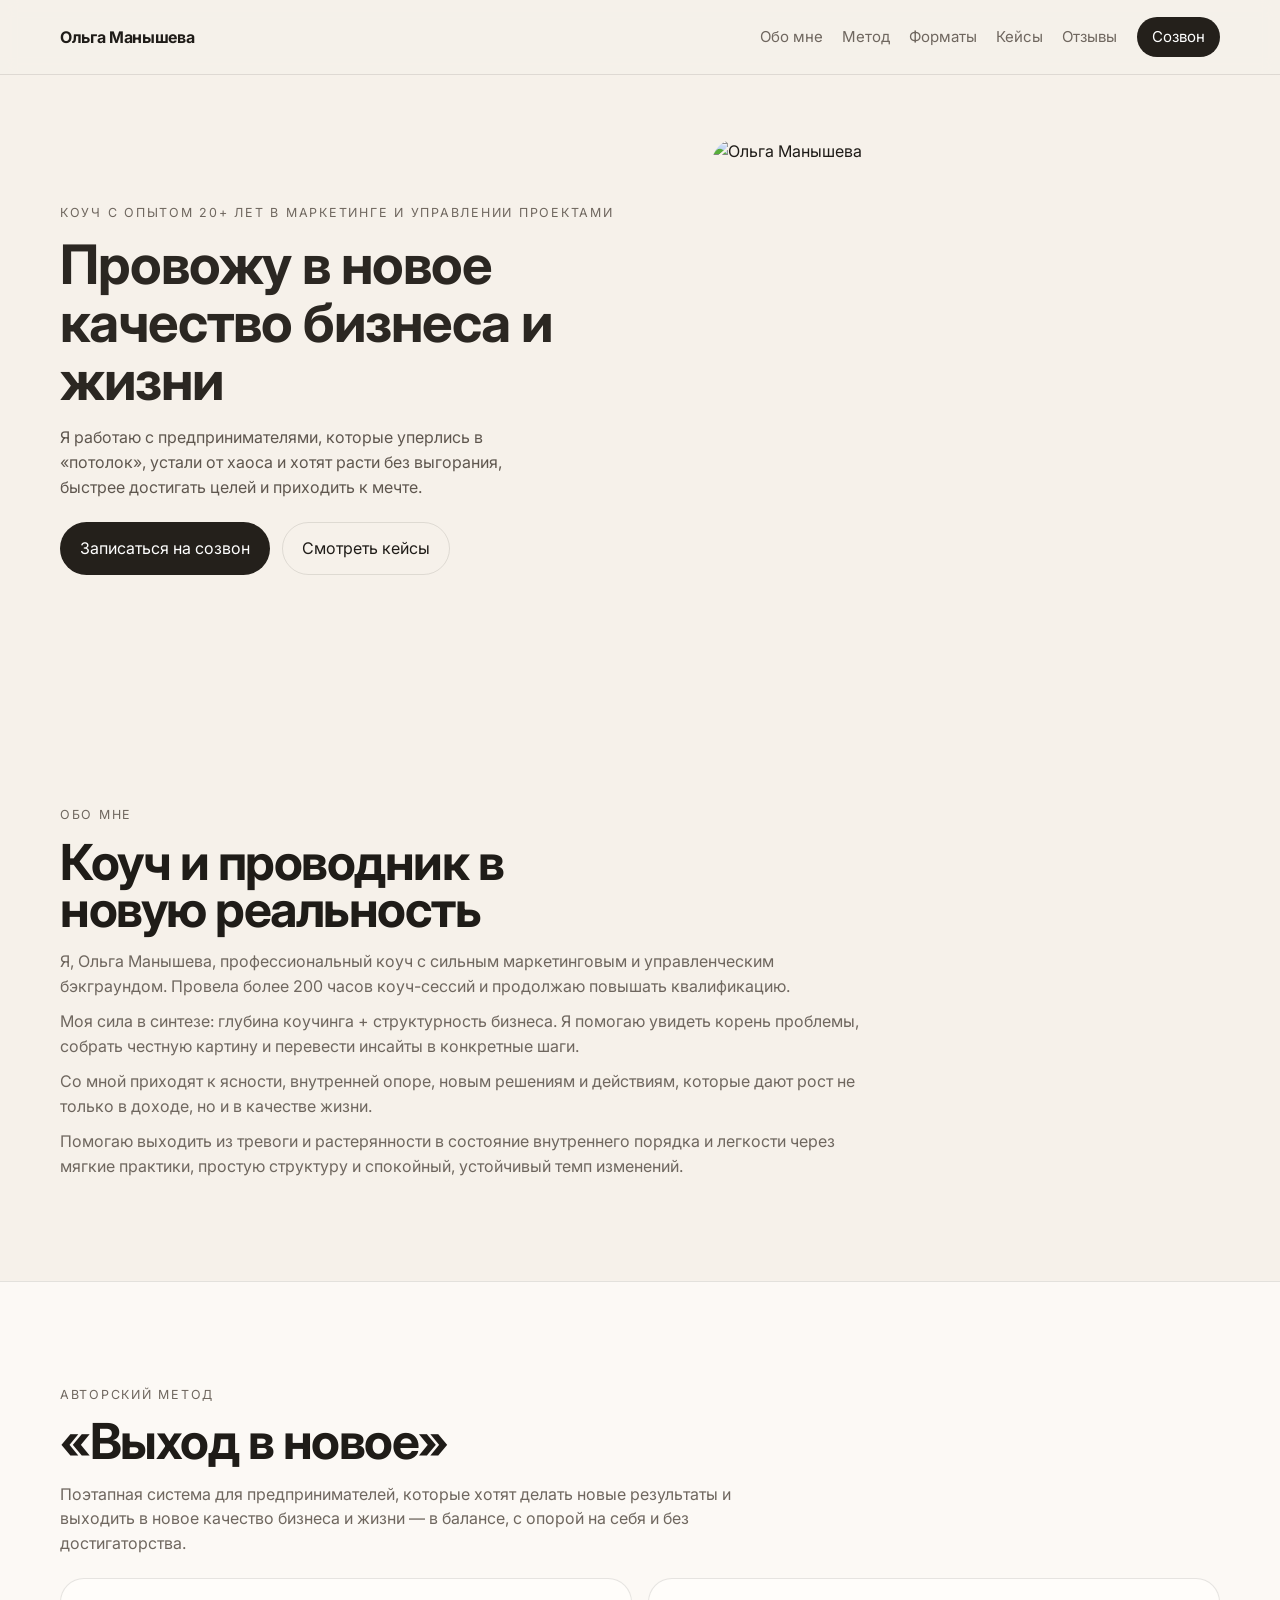
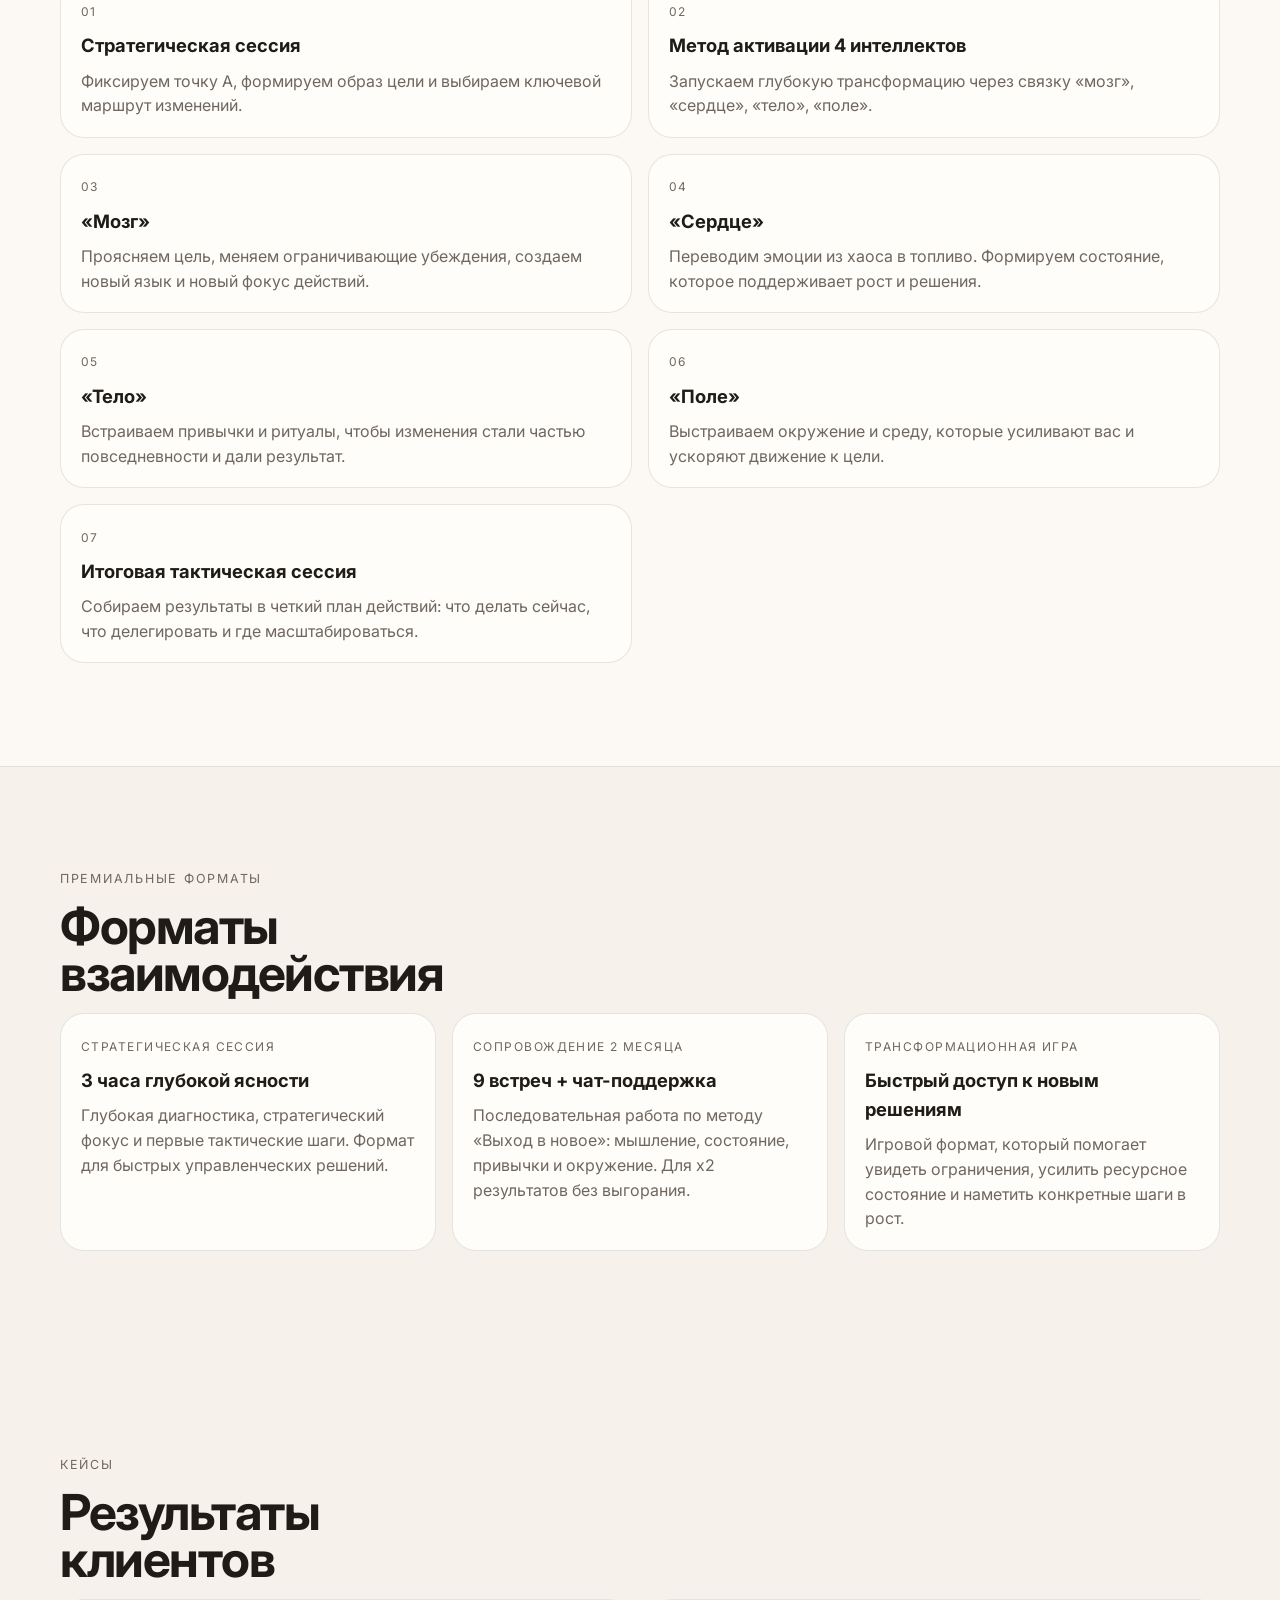
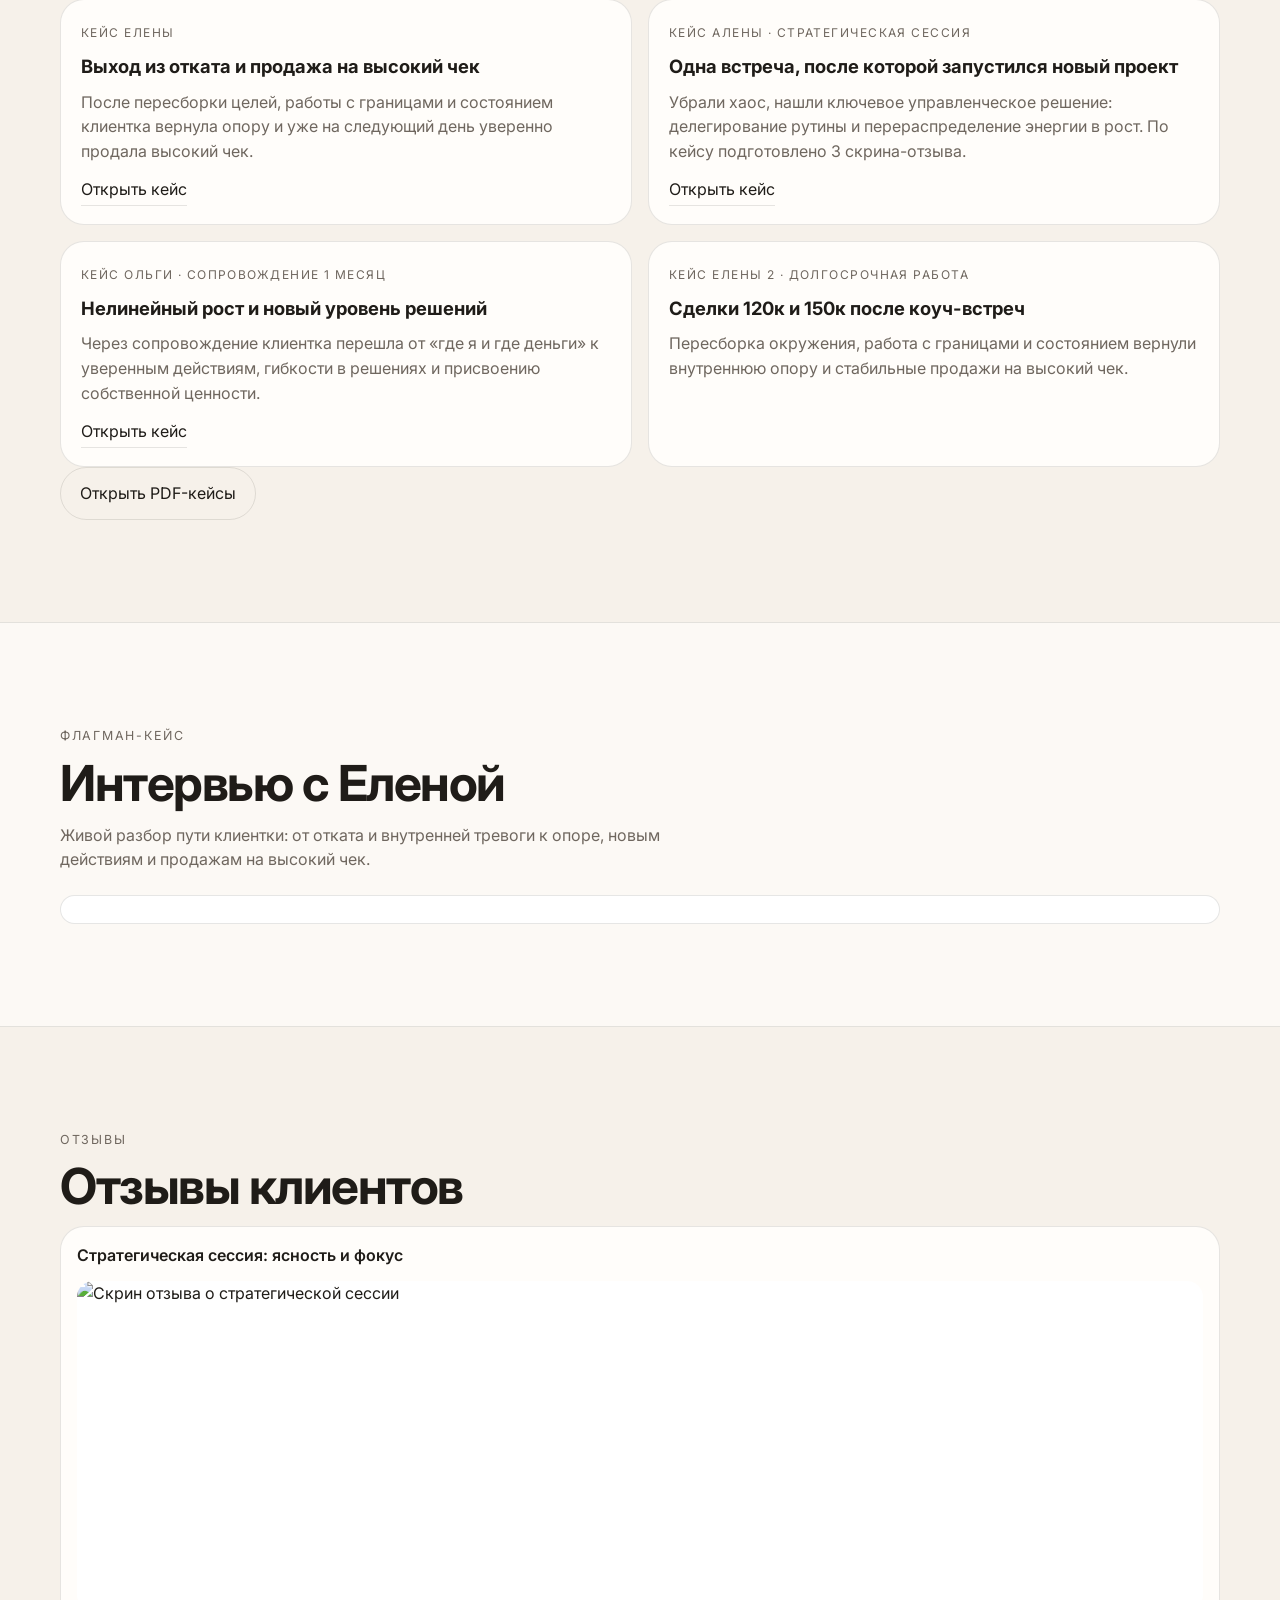
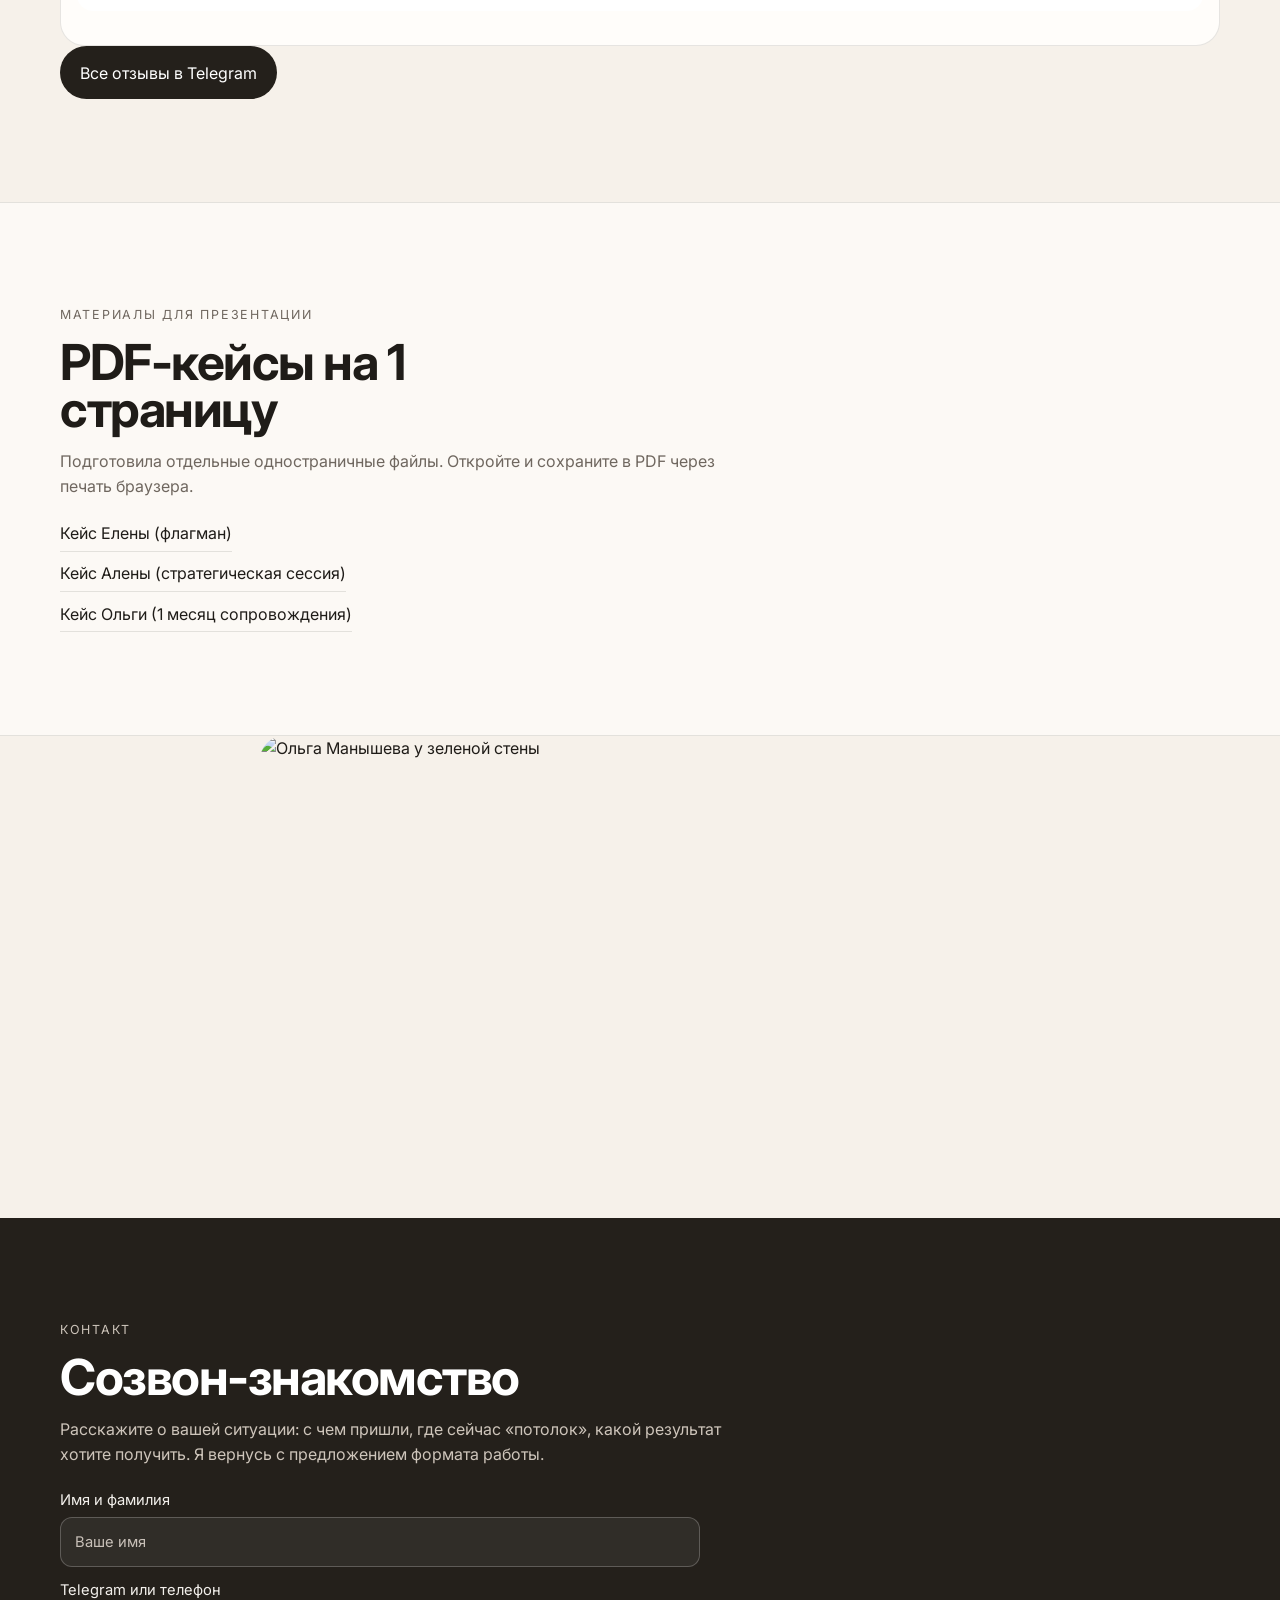
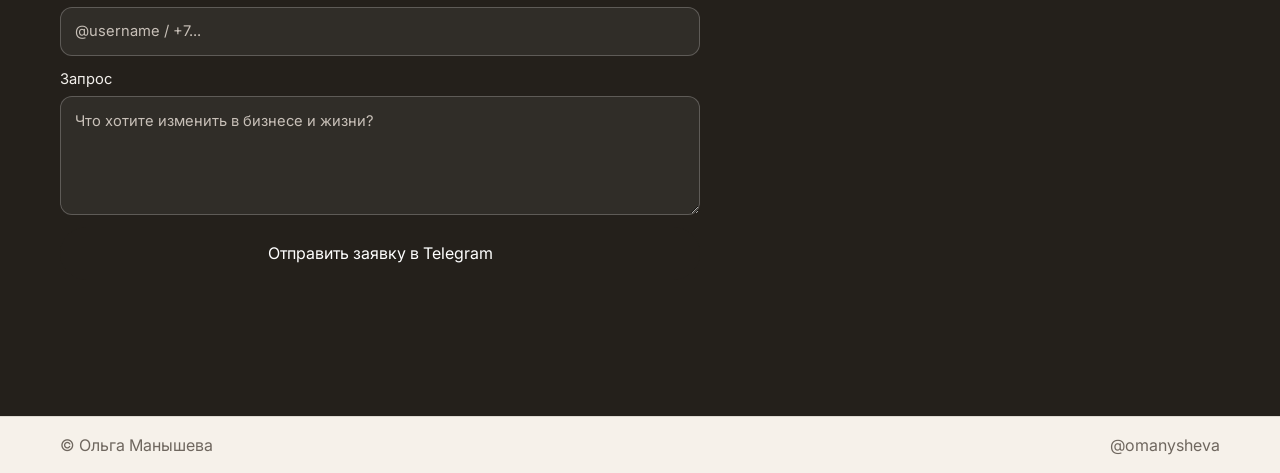
==== index.html @ fb4fc131 "Add files via upload" ====
<!DOCTYPE html>
<html lang="ru">
<head>
  <meta charset="UTF-8" />
  <meta name="viewport" content="width=device-width, initial-scale=1.0" />
  <meta name="description" content="Ольга Манышева — коуч для предпринимателей. Авторский метод «Выход в новое»: от потолка и хаоса к ясности, опоре и результатам в бизнесе и жизни." />
  <meta name="robots" content="index,follow" />
  <meta name="theme-color" content="#24201b" />
  <meta property="og:type" content="website" />
  <meta property="og:locale" content="ru_RU" />
  <meta property="og:site_name" content="Ольга Манышева" />
  <meta property="og:title" content="Ольга Манышева — коуч для предпринимателей" />
  <meta property="og:description" content="Провожу в новое качество бизнеса и жизни — через ясность, опору и действия. Авторский метод «Выход в новое»." />
  <meta property="og:image" content="my photo/1.jpg" />
  <meta name="twitter:card" content="summary_large_image" />
  <meta name="twitter:title" content="Ольга Манышева — коуч для предпринимателей" />
  <meta name="twitter:description" content="От потолка и хаоса к ясности, опоре и устойчивым результатам в бизнесе и жизни." />
  <meta name="twitter:image" content="my photo/1.jpg" />
  <title>Ольга Манышева — коуч для предпринимателей</title>
  <link rel="icon" href="data:image/svg+xml,%3Csvg xmlns=%27http://www.w3.org/2000/svg%27 viewBox=%270 0 64 64%27%3E%3Crect width=%2764%27 height=%2764%27 rx=%2712%27 fill=%27%2324201b%27/%3E%3Ctext x=%2732%27 y=%2740%27 font-size=%2732%27 text-anchor=%27middle%27 fill=%27%23fffdfa%27 font-family=%27Arial%27%3E%D0%9E%3C/text%3E%3C/svg%3E" />
  <link rel="preconnect" href="https://fonts.googleapis.com" />
  <link rel="preconnect" href="https://fonts.gstatic.com" crossorigin />
  <link href="https://fonts.googleapis.com/css2?family=Inter:wght@400;500;600;700&display=swap" rel="stylesheet" />
  <link rel="stylesheet" href="styles.css" />
</head>
<body id="top">
  <header class="header">
    <div class="container header__inner">
      <a class="logo" href="#top">Ольга Манышева</a>
      <nav class="nav" aria-label="Основное меню">
        <a href="#about">Обо мне</a>
        <a href="#method">Метод</a>
        <a href="#offers">Форматы</a>
        <a href="#cases">Кейсы</a>
        <a href="#reviews">Отзывы</a>
        <a href="#contact" class="nav__cta">Созвон</a>
      </nav>
      <button class="menu-btn" type="button" aria-label="Открыть меню" aria-expanded="false">
        <span></span><span></span><span></span>
      </button>
    </div>
  </header>

  <main>
    <section class="hero">
      <div class="container hero__inner">
        <div>
          <p class="eyebrow">коуч с опытом 20+ лет в маркетинге и управлении проектами</p>
          <h1>Провожу в новое качество бизнеса и жизни</h1>
          <p class="lead">Я работаю с предпринимателями, которые уперлись в «потолок», устали от хаоса и хотят расти без выгорания, быстрее достигать целей и приходить к мечте.</p>
          <div class="hero__actions">
            <a class="btn btn--primary" href="#contact">Записаться на созвон</a>
            <a class="btn" href="#cases">Смотреть кейсы</a>
          </div>
        </div>
        <figure class="hero__photo">
          <img src="my photo/1.jpg" alt="Ольга Манышева" />
        </figure>
      </div>
    </section>

    <section class="section" id="about">
      <div class="container">
        <p class="section-eyebrow">Обо мне</p>
        <h2 class="section-title">Коуч и проводник в новую реальность</h2>
        <div class="about">
          <p>Я, Ольга Манышева, профессиональный коуч с сильным маркетинговым и управленческим бэкграундом. Провела более 200 часов коуч-сессий и продолжаю повышать квалификацию.</p>
          <p>Моя сила в синтезе: глубина коучинга + структурность бизнеса. Я помогаю увидеть корень проблемы, собрать честную картину и перевести инсайты в конкретные шаги.</p>
          <p>Со мной приходят к ясности, внутренней опоре, новым решениям и действиям, которые дают рост не только в доходе, но и в качестве жизни.</p>
          <p>Помогаю выходить из тревоги и растерянности в состояние внутреннего порядка и легкости через мягкие практики, простую структуру и спокойный, устойчивый темп изменений.</p>
        </div>
      </div>
    </section>

    <section class="section section--soft" id="method">
      <div class="container">
        <p class="section-eyebrow">Авторский метод</p>
        <h2 class="section-title">«Выход в новое»</h2>
        <p class="section-lead">Поэтапная система для предпринимателей, которые хотят делать новые результаты и выходить в новое качество бизнеса и жизни — в балансе, с опорой на себя и без достигаторства.</p>
        <ul class="grid">
          <li class="card">
            <span class="card__num">01</span>
            <h3 class="card__title">Стратегическая сессия</h3>
            <p class="card__text">Фиксируем точку А, формируем образ цели и выбираем ключевой маршрут изменений.</p>
          </li>
          <li class="card">
            <span class="card__num">02</span>
            <h3 class="card__title">Метод активации 4 интеллектов</h3>
            <p class="card__text">Запускаем глубокую трансформацию через связку «мозг», «сердце», «тело», «поле».</p>
          </li>
          <li class="card">
            <span class="card__num">03</span>
            <h3 class="card__title">«Мозг»</h3>
            <p class="card__text">Проясняем цель, меняем ограничивающие убеждения, создаем новый язык и новый фокус действий.</p>
          </li>
          <li class="card">
            <span class="card__num">04</span>
            <h3 class="card__title">«Сердце»</h3>
            <p class="card__text">Переводим эмоции из хаоса в топливо. Формируем состояние, которое поддерживает рост и решения.</p>
          </li>
          <li class="card">
            <span class="card__num">05</span>
            <h3 class="card__title">«Тело»</h3>
            <p class="card__text">Встраиваем привычки и ритуалы, чтобы изменения стали частью повседневности и дали результат.</p>
          </li>
          <li class="card">
            <span class="card__num">06</span>
            <h3 class="card__title">«Поле»</h3>
            <p class="card__text">Выстраиваем окружение и среду, которые усиливают вас и ускоряют движение к цели.</p>
          </li>
          <li class="card">
            <span class="card__num">07</span>
            <h3 class="card__title">Итоговая тактическая сессия</h3>
            <p class="card__text">Собираем результаты в четкий план действий: что делать сейчас, что делегировать и где масштабироваться.</p>
          </li>
        </ul>
      </div>
    </section>

    <section class="section" id="offers">
      <div class="container">
        <p class="section-eyebrow">Премиальные форматы</p>
        <h2 class="section-title">Форматы взаимодействия</h2>
        <ul class="grid grid--offers">
          <li class="card offer-card">
            <span class="card__num">Стратегическая сессия</span>
            <h3 class="card__title">3 часа глубокой ясности</h3>
            <p class="card__text">Глубокая диагностика, стратегический фокус и первые тактические шаги. Формат для быстрых управленческих решений.</p>
          </li>
          <li class="card offer-card">
            <span class="card__num">Сопровождение 2 месяца</span>
            <h3 class="card__title">9 встреч + чат-поддержка</h3>
            <p class="card__text">Последовательная работа по методу «Выход в новое»: мышление, состояние, привычки и окружение. Для х2 результатов без выгорания.</p>
          </li>
          <li class="card offer-card">
            <span class="card__num">Трансформационная игра</span>
            <h3 class="card__title">Быстрый доступ к новым решениям</h3>
            <p class="card__text">Игровой формат, который помогает увидеть ограничения, усилить ресурсное состояние и наметить конкретные шаги в рост.</p>
          </li>
        </ul>
      </div>
    </section>

    <section class="section" id="cases">
      <div class="container">
        <p class="section-eyebrow">Кейсы</p>
        <h2 class="section-title">Результаты клиентов</h2>
        <ul class="grid">
          <li class="card">
            <span class="card__num">Кейс Елены</span>
            <h3 class="card__title">Выход из отката и продажа на высокий чек</h3>
            <p class="card__text">После пересборки целей, работы с границами и состоянием клиентка вернула опору и уже на следующий день уверенно продала высокий чек.</p>
            <a class="card__link" href="case-elena.html" target="_blank" rel="noopener noreferrer">Открыть кейс</a>
          </li>
          <li class="card">
            <span class="card__num">Кейс Алены · стратегическая сессия</span>
            <h3 class="card__title">Одна встреча, после которой запустился новый проект</h3>
            <p class="card__text">Убрали хаос, нашли ключевое управленческое решение: делегирование рутины и перераспределение энергии в рост. По кейсу подготовлено 3 скрина-отзыва.</p>
            <a class="card__link" href="case-alena-strategy.html" target="_blank" rel="noopener noreferrer">Открыть кейс</a>
          </li>
          <li class="card">
            <span class="card__num">Кейс Ольги · сопровождение 1 месяц</span>
            <h3 class="card__title">Нелинейный рост и новый уровень решений</h3>
            <p class="card__text">Через сопровождение клиентка перешла от «где я и где деньги» к уверенным действиям, гибкости в решениях и присвоению собственной ценности.</p>
            <a class="card__link" href="case-olga-support.html" target="_blank" rel="noopener noreferrer">Открыть кейс</a>
          </li>
          <li class="card">
            <span class="card__num">Кейс Елены 2 · долгосрочная работа</span>
            <h3 class="card__title">Сделки 120к и 150к после коуч-встреч</h3>
            <p class="card__text">Пересборка окружения, работа с границами и состоянием вернули внутреннюю опору и стабильные продажи на высокий чек.</p>
          </li>
        </ul>
        <div class="hero__actions">
          <a class="btn" href="#pdf-cases">Открыть PDF-кейсы</a>
        </div>
      </div>
    </section>

    <section class="section section--soft" id="flagship">
      <div class="container">
        <p class="section-eyebrow">Флагман-кейс</p>
        <h2 class="section-title">Интервью с Еленой</h2>
        <p class="section-lead">Живой разбор пути клиентки: от отката и внутренней тревоги к опоре, новым действиям и продажам на высокий чек.</p>
        <div class="video-wrap">
          <script async src="https://telegram.org/js/telegram-widget.js?23" data-telegram-post="dteamreal/49" data-width="100%"></script>
        </div>
      </div>
    </section>

    <section class="section" id="reviews">
      <div class="container">
        <p class="section-eyebrow">Отзывы</p>
        <h2 class="section-title">Отзывы клиентов</h2>
        <div class="reviews">
          <article class="review-card is-active">
            <p class="review-card__title">Стратегическая сессия: ясность и фокус</p>
            <img src="cases/15_1.jpg" alt="Скрин отзыва о стратегической сессии" loading="lazy" />
          </article>
          <article class="review-card">
            <p class="review-card__title">Сопровождение: опора и системные изменения</p>
            <img src="cases/15_2.jpg" alt="Скрин отзыва о сопровождении" loading="lazy" />
          </article>
          <article class="review-card">
            <p class="review-card__title">Рост результатов без выгорания</p>
            <img src="cases/15_3.jpg" alt="Скрин отзыва о результатах в работе" loading="lazy" />
          </article>
        </div>
        <div class="hero__actions">
          <a class="btn btn--primary" href="https://t.me/otzyvi_couch_OM" target="_blank" rel="noopener noreferrer">Все отзывы в Telegram</a>
        </div>
      </div>
    </section>

    <section class="section section--soft" id="pdf-cases">
      <div class="container">
        <p class="section-eyebrow">Материалы для презентации</p>
        <h2 class="section-title">PDF-кейсы на 1 страницу</h2>
        <p class="section-lead">Подготовила отдельные одностраничные файлы. Откройте и сохраните в PDF через печать браузера.</p>
        <ul class="pdf-list">
          <li><a href="case-elena.html" target="_blank" rel="noopener noreferrer">Кейс Елены (флагман)</a></li>
          <li><a href="case-alena-strategy.html" target="_blank" rel="noopener noreferrer">Кейс Алены (стратегическая сессия)</a></li>
          <li><a href="case-olga-support.html" target="_blank" rel="noopener noreferrer">Кейс Ольги (1 месяц сопровождения)</a></li>
        </ul>
      </div>
    </section>

    <section class="section section--bottom-photo" aria-label="Фотография Ольги">
      <div class="container">
        <figure class="bottom-photo">
          <img src="my photo/2.jpg" alt="Ольга Манышева у зеленой стены" loading="lazy" />
        </figure>
      </div>
    </section>

    <section class="section section--contact" id="contact">
      <div class="container">
        <p class="section-eyebrow">Контакт</p>
        <h2 class="section-title">Созвон-знакомство</h2>
        <p class="section-lead">Расскажите о вашей ситуации: с чем пришли, где сейчас «потолок», какой результат хотите получить. Я вернусь с предложением формата работы.</p>
        <form class="contact-form" action="#" method="post">
          <label>
            Имя и фамилия
            <input type="text" name="fullName" placeholder="Ваше имя" required />
          </label>
          <label>
            Telegram или телефон
            <input type="text" name="contact" placeholder="@username / +7..." required />
          </label>
          <label>
            Запрос
            <textarea name="message" rows="4" placeholder="Что хотите изменить в бизнесе и жизни?" required></textarea>
          </label>
          <button class="btn btn--primary" type="submit">Отправить заявку в Telegram</button>
        </form>
        <p class="form-note" aria-live="polite"></p>
      </div>
    </section>
  </main>

  <footer class="footer">
    <div class="container footer__inner">
      <span>© Ольга Манышева</span>
      <a href="https://t.me/omanysheva" target="_blank" rel="noopener noreferrer">@omanysheva</a>
    </div>
  </footer>

  <script>
    (function () {
      var btn = document.querySelector('.menu-btn');
      var nav = document.querySelector('.nav');
      var form = document.querySelector('.contact-form');
      var reviews = document.querySelectorAll('.review-card');
      var index = 0;

      if (btn && nav) {
        btn.addEventListener('click', function () {
          var open = nav.classList.toggle('nav--open');
          btn.setAttribute('aria-expanded', open ? 'true' : 'false');
        });
        nav.querySelectorAll('a').forEach(function (a) {
          a.addEventListener('click', function () {
            nav.classList.remove('nav--open');
            btn.setAttribute('aria-expanded', 'false');
          });
        });

        document.addEventListener('click', function (event) {
          var clickedInsideMenu = nav.contains(event.target);
          var clickedMenuButton = btn.contains(event.target);
          if (!clickedInsideMenu && !clickedMenuButton && nav.classList.contains('nav--open')) {
            nav.classList.remove('nav--open');
            btn.setAttribute('aria-expanded', 'false');
          }
        });
      }

      if (reviews.length > 1) {
        setInterval(function () {
          reviews[index].classList.remove('is-active');
          index = (index + 1) % reviews.length;
          reviews[index].classList.add('is-active');
        }, 4500);
      }

      if (form) {
        var note = document.querySelector('.form-note');
        form.addEventListener('submit', function (event) {
          event.preventDefault();
          var fullName = form.elements.fullName.value.trim();
          var contact = form.elements.contact.value.trim();
          var message = form.elements.message.value.trim();
          if (!fullName || !contact || !message) {
            if (note) {
              note.textContent = 'Пожалуйста, заполните все поля формы.';
            }
            return;
          }
          var text = [
            'Ольга, здравствуйте! Хочу созвон-знакомство.',
            '',
            'Имя: ' + fullName,
            'Контакт: ' + contact,
            'Запрос: ' + message
          ].join('\n');
          var tgWindow = window.open('https://t.me/omanysheva?text=' + encodeURIComponent(text), '_blank', 'noopener');
          if (note) {
            note.textContent = tgWindow
              ? 'Сообщение готово: Telegram откроется в новой вкладке.'
              : 'Если Telegram не открылся автоматически, проверьте блокировку всплывающих окон.';
          }
          form.reset();
        });
      }
    })();
  </script>
</body>
</html>
---- styles.css ----
:root {
  --bg: #f6f1ea;
  --surface: #fffdfa;
  --text: #1f1c18;
  --muted: #6f675f;
  --line: rgba(31, 28, 24, 0.11);
  --accent: #9f6f49;
  --dark: #24201b;
  --radius: 24px;
  --container: 1160px;
  --space: clamp(4rem, 8vw, 7rem);
}

*,
*::before,
*::after { box-sizing: border-box; }

html { scroll-behavior: smooth; }

body {
  margin: 0;
  font-family: Inter, system-ui, sans-serif;
  color: var(--text);
  background: var(--bg);
  line-height: 1.55;
}

img { display: block; width: 100%; height: 100%; object-fit: cover; }

.container { width: min(100% - 2rem, var(--container)); margin-inline: auto; }

.header {
  position: sticky;
  top: 0;
  z-index: 20;
  border-bottom: 1px solid var(--line);
  background: rgba(246, 241, 234, 0.9);
  backdrop-filter: blur(8px);
}

.header__inner { min-height: 74px; display: flex; align-items: center; justify-content: space-between; gap: 1rem; }
.logo { text-decoration: none; color: var(--text); font-weight: 700; letter-spacing: -0.02em; }
.nav { display: flex; gap: 1.2rem; align-items: center; }
.nav a { color: var(--muted); text-decoration: none; font-size: 0.94rem; }
.nav__cta { background: var(--dark); color: #fff !important; padding: 0.5rem 0.95rem; border-radius: 999px; }
.menu-btn { display: none; }

.hero { padding: clamp(2.5rem, 5vw, 5rem) 0; }
.hero__inner { display: grid; grid-template-columns: 1.1fr 0.9fr; gap: 2rem; align-items: center; }
.eyebrow, .section-eyebrow { margin: 0 0 0.9rem; letter-spacing: 0.14em; text-transform: uppercase; font-size: 0.78rem; color: var(--muted); }
h1 {
  margin: 0 0 1rem;
  font-size: clamp(1.9rem, 4.4vw, 3.4rem);
  line-height: 1.06;
  letter-spacing: -0.02em;
  color: #2b2722;
  max-width: 18ch;
}
.lead { margin: 0 0 1.4rem; color: #5f574f; max-width: 50ch; }
.hero__actions { display: flex; gap: 0.7rem; flex-wrap: wrap; }
.btn { border: 1px solid var(--line); border-radius: 999px; padding: 0.82rem 1.2rem; text-decoration: none; color: var(--text); background: transparent; cursor: pointer; font: inherit; }
.btn--primary { background: var(--dark); color: #fff; border-color: transparent; }
.hero__photo { margin: 0; border-radius: var(--radius); overflow: hidden; min-height: 500px; }

.section { padding: var(--space) 0; }
.section-title { margin: 0 0 1rem; font-size: clamp(1.9rem, 4vw, 3.1rem); line-height: 0.95; letter-spacing: -0.03em; max-width: 15ch; }
.section-lead { margin: 0 0 1.4rem; color: var(--muted); max-width: 68ch; }
.section--soft { background: rgba(255, 253, 250, 0.72); border-top: 1px solid var(--line); border-bottom: 1px solid var(--line); }

.about { display: grid; gap: 0.65rem; max-width: 80ch; }
.about p { margin: 0; color: var(--muted); }

.grid { list-style: none; margin: 0; padding: 0; display: grid; grid-template-columns: repeat(2, minmax(0, 1fr)); gap: 1rem; }
.grid--offers { grid-template-columns: repeat(3, minmax(0, 1fr)); }
.card { border: 1px solid var(--line); border-radius: var(--radius); padding: 1.15rem 1.25rem; background: var(--surface); }
.offer-card { min-height: 220px; }
.card__num { font-size: 0.75rem; letter-spacing: 0.12em; color: var(--muted); text-transform: uppercase; }
.card__title { margin: 0.55rem 0; font-size: 1.15rem; }
.card__text { margin: 0; color: var(--muted); }
.card__link {
  display: inline-block;
  margin-top: 0.8rem;
  text-decoration: none;
  color: var(--text);
  border-bottom: 1px solid var(--line);
  padding-bottom: 0.2rem;
}
.card__link:hover { color: var(--accent); }

.video-wrap { border: 1px solid var(--line); border-radius: var(--radius); padding: 0.85rem; background: #fff; }

.reviews { position: relative; min-height: 420px; }
.review-card {
  position: absolute;
  inset: 0;
  margin: 0;
  border: 1px solid var(--line);
  border-radius: var(--radius);
  padding: 1rem;
  background: var(--surface);
  opacity: 0;
  transform: translateY(8px);
  transition: opacity 0.45s ease, transform 0.45s ease;
  display: grid;
  gap: 0.8rem;
  align-content: start;
}
.review-card.is-active { opacity: 1; transform: translateY(0); }
.review-card__title { margin: 0; font-weight: 600; }
.review-card img {
  width: 100%;
  height: 330px;
  object-fit: contain;
  border-radius: 16px;
  background: #fff;
}

.pdf-list {
  margin: 0;
  padding: 0;
  list-style: none;
  display: grid;
  gap: 0.6rem;
}

.pdf-list a {
  display: inline-block;
  color: var(--text);
  text-decoration: none;
  border-bottom: 1px solid var(--line);
  padding-bottom: 0.3rem;
}

.pdf-list a:hover { color: var(--accent); }

.section--bottom-photo { padding-top: 0; }
.bottom-photo { margin: 0; max-width: 760px; min-height: 380px; border-radius: var(--radius); overflow: hidden; margin-inline: auto; }

.section--contact { background: var(--dark); color: #f2efeb; }
.section--contact .section-title { color: #fff; }
.section--contact .section-eyebrow, .section--contact .section-lead { color: #cec5bb; }
.contact-form { display: grid; gap: 0.75rem; max-width: 640px; }
.contact-form label { display: grid; gap: 0.32rem; font-size: 0.92rem; }
.contact-form input, .contact-form textarea {
  width: 100%;
  border: 1px solid rgba(255, 255, 255, 0.22);
  border-radius: 12px;
  background: rgba(255, 255, 255, 0.06);
  color: #fff;
  padding: 0.78rem 0.9rem;
  font: inherit;
}
.contact-form input::placeholder, .contact-form textarea::placeholder { color: #c8c0b8; }
.form-note {
  min-height: 1.4rem;
  margin: 0.7rem 0 0;
  color: #cec5bb;
  font-size: 0.92rem;
}

.footer { border-top: 1px solid var(--line); padding: 1rem 0; }
.footer__inner { display: flex; justify-content: space-between; gap: 0.7rem; flex-wrap: wrap; color: var(--muted); }
.footer__inner a { color: var(--muted); text-decoration: none; }

@media (max-width: 900px) {
  .hero__inner { grid-template-columns: 1fr; }
  .hero__photo { min-height: 420px; }
}

@media (max-width: 768px) {
  .menu-btn {
    display: inline-flex;
    border: 0;
    background: transparent;
    width: 2.2rem;
    height: 2.2rem;
    padding: 0;
    flex-direction: column;
    justify-content: center;
    gap: 5px;
  }
  .menu-btn span { height: 2px; width: 100%; background: var(--text); display: block; }
  .nav {
    position: fixed;
    top: 74px;
    left: 0;
    right: 0;
    background: var(--bg);
    border-bottom: 1px solid var(--line);
    padding: 1rem;
    display: grid;
    gap: 0.8rem;
    transform: translateY(-120%);
    opacity: 0;
    pointer-events: none;
    transition: 0.25s;
  }
  .nav--open { transform: translateY(0); opacity: 1; pointer-events: auto; }
  .grid { grid-template-columns: 1fr; }
  .grid--offers { grid-template-columns: 1fr; }
  .bottom-photo { min-height: 300px; }
  .reviews { min-height: 360px; }
  .review-card img { height: 260px; }
}
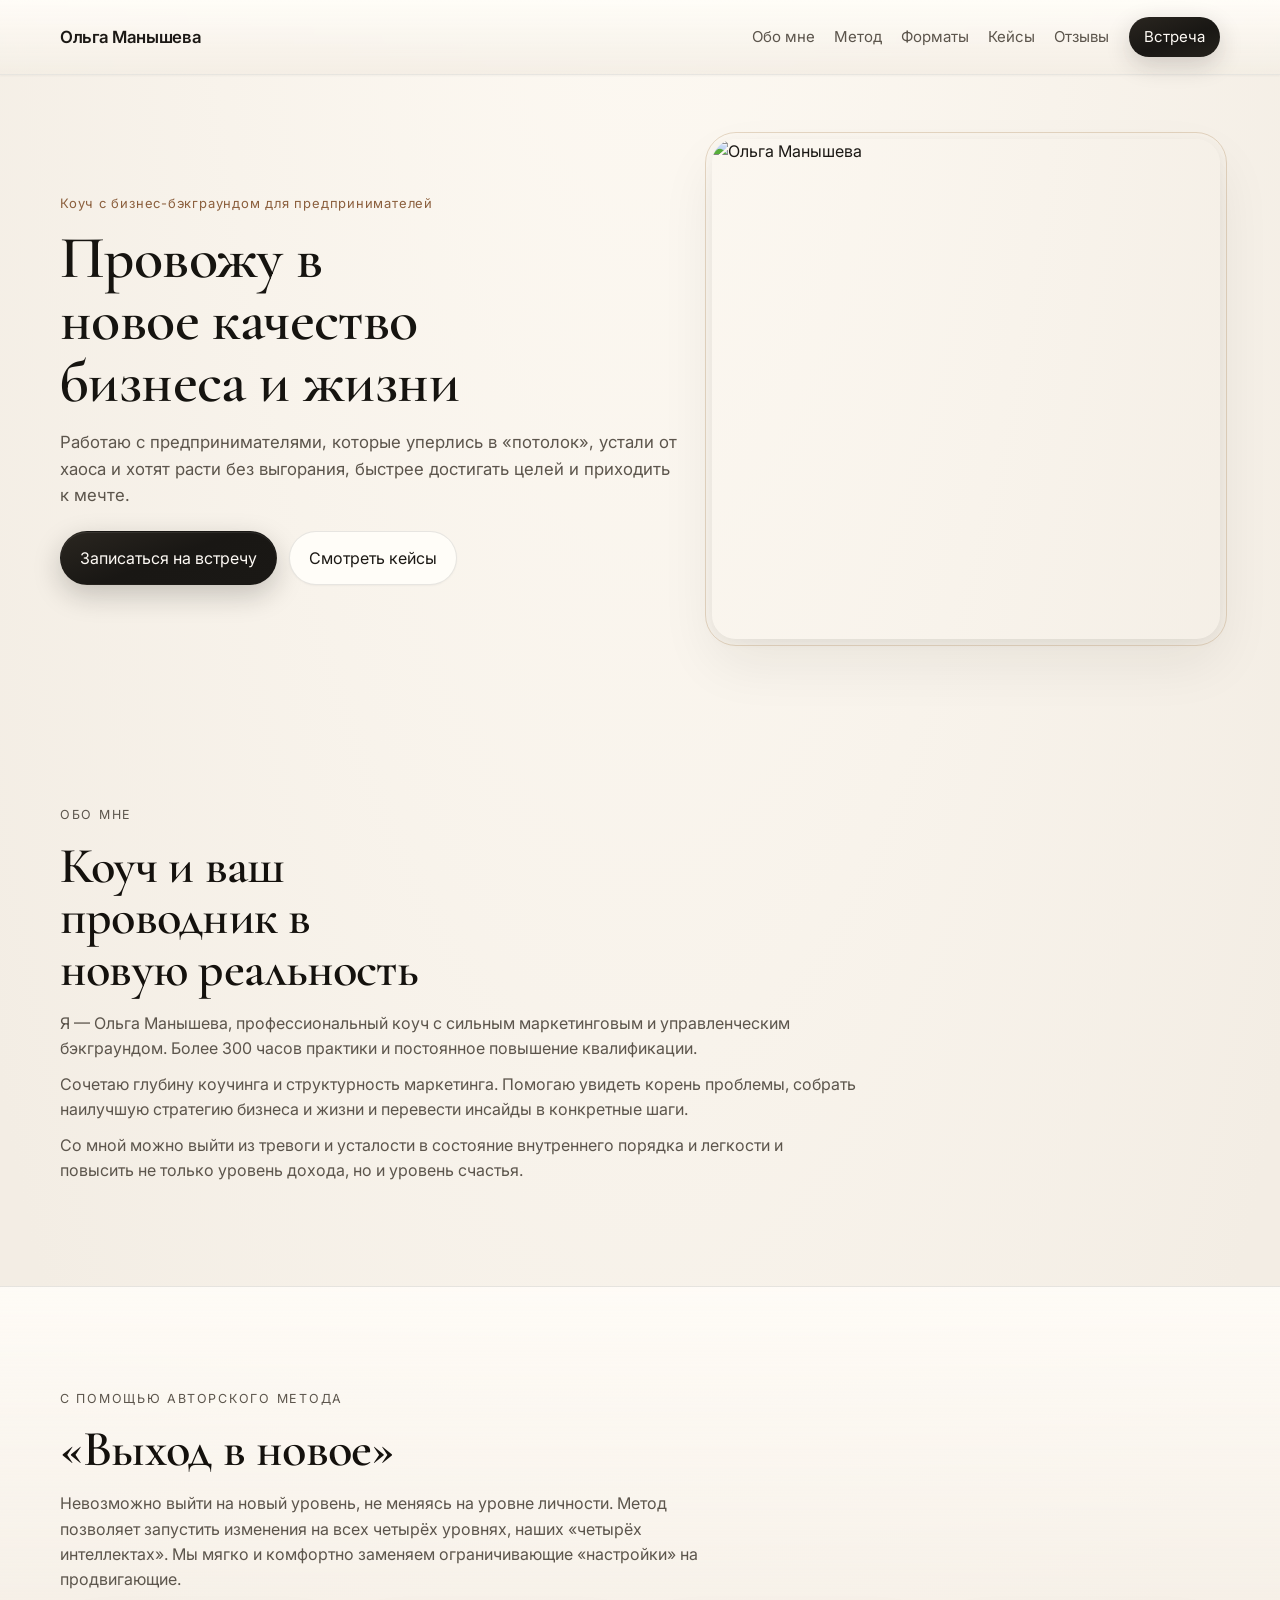
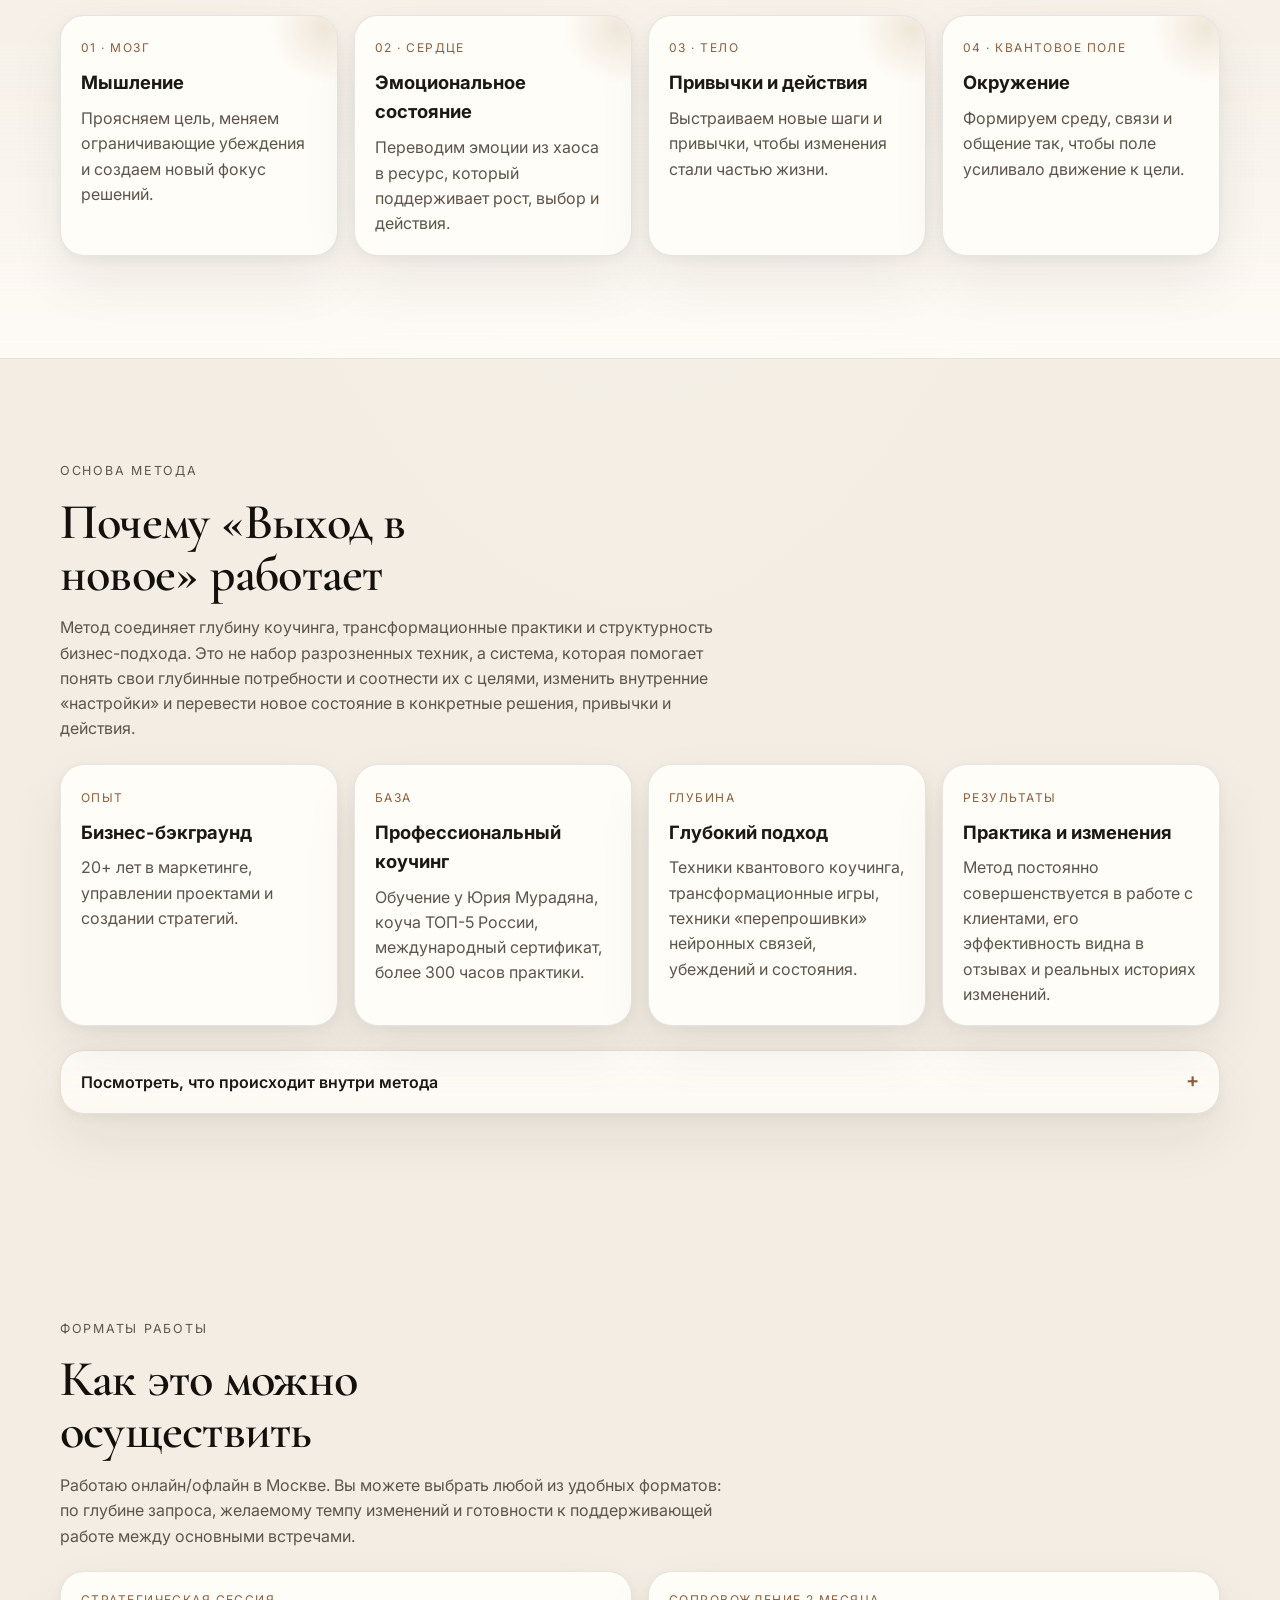
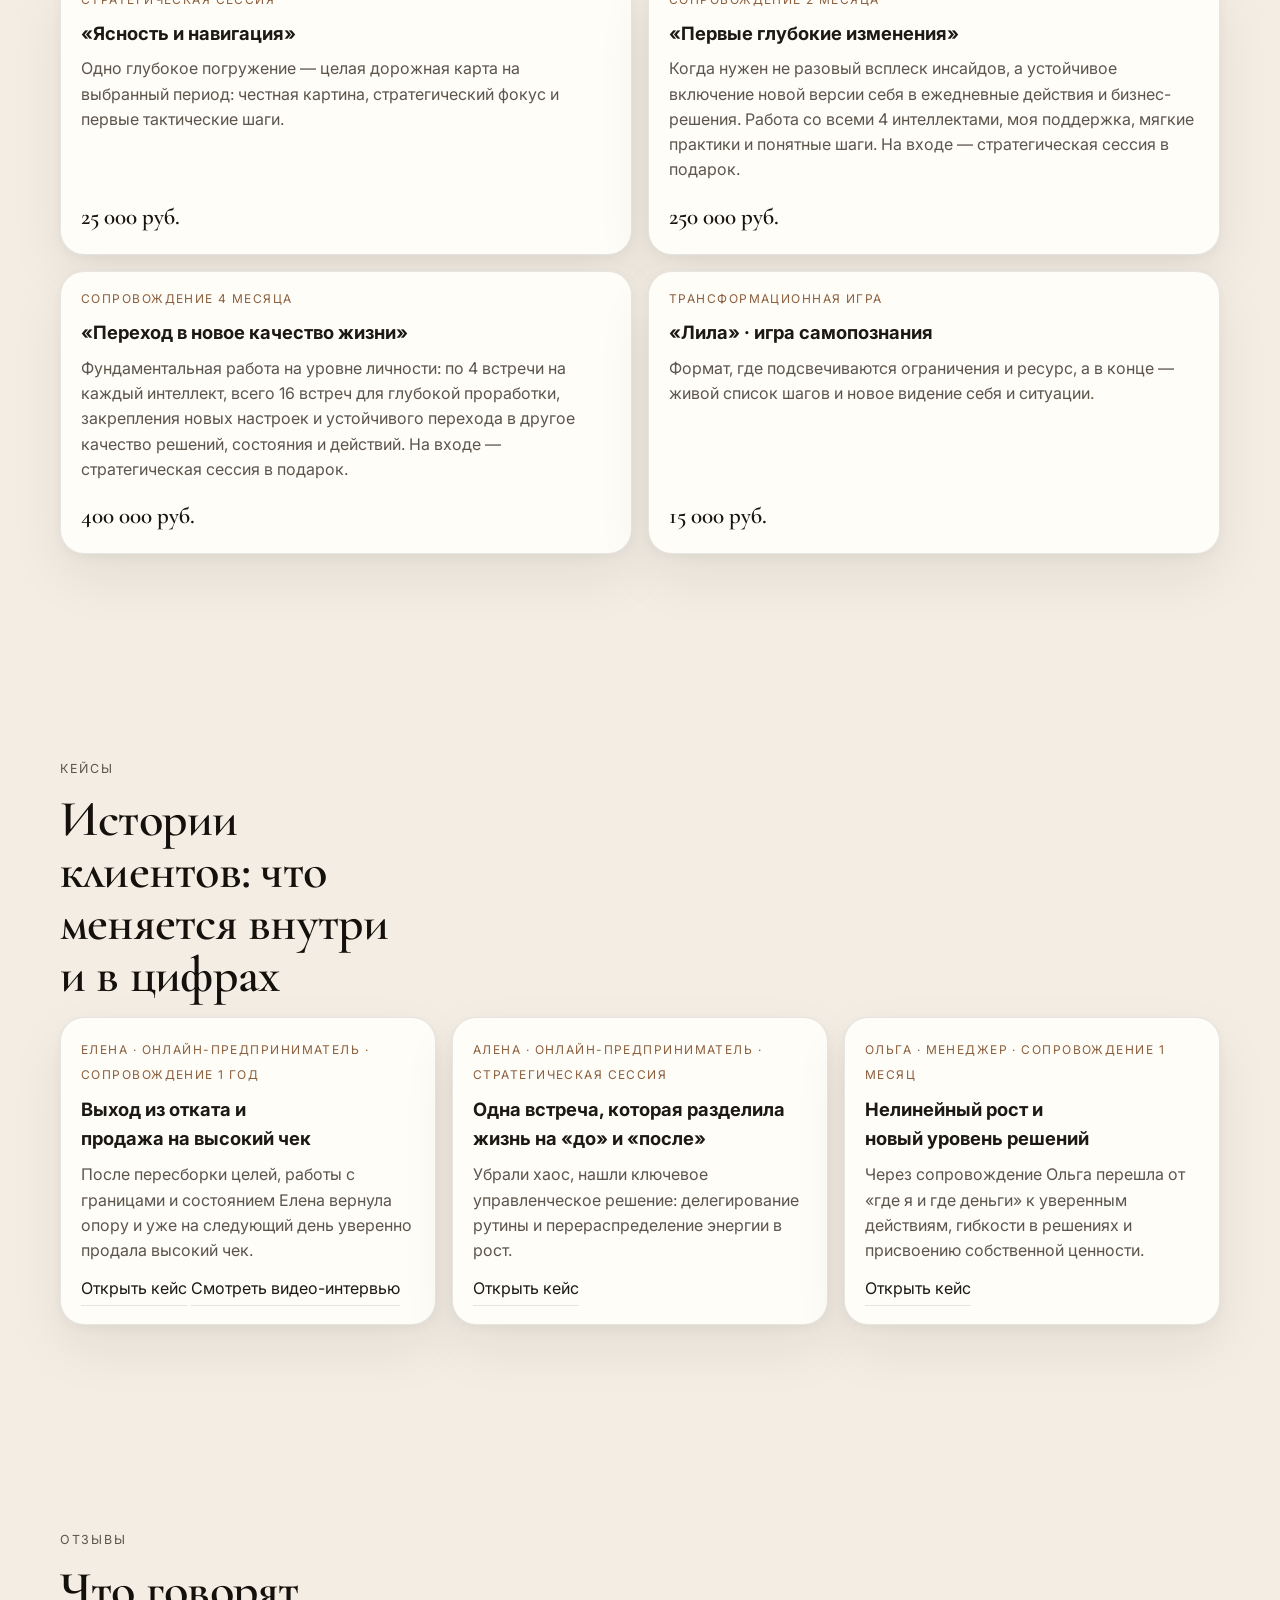
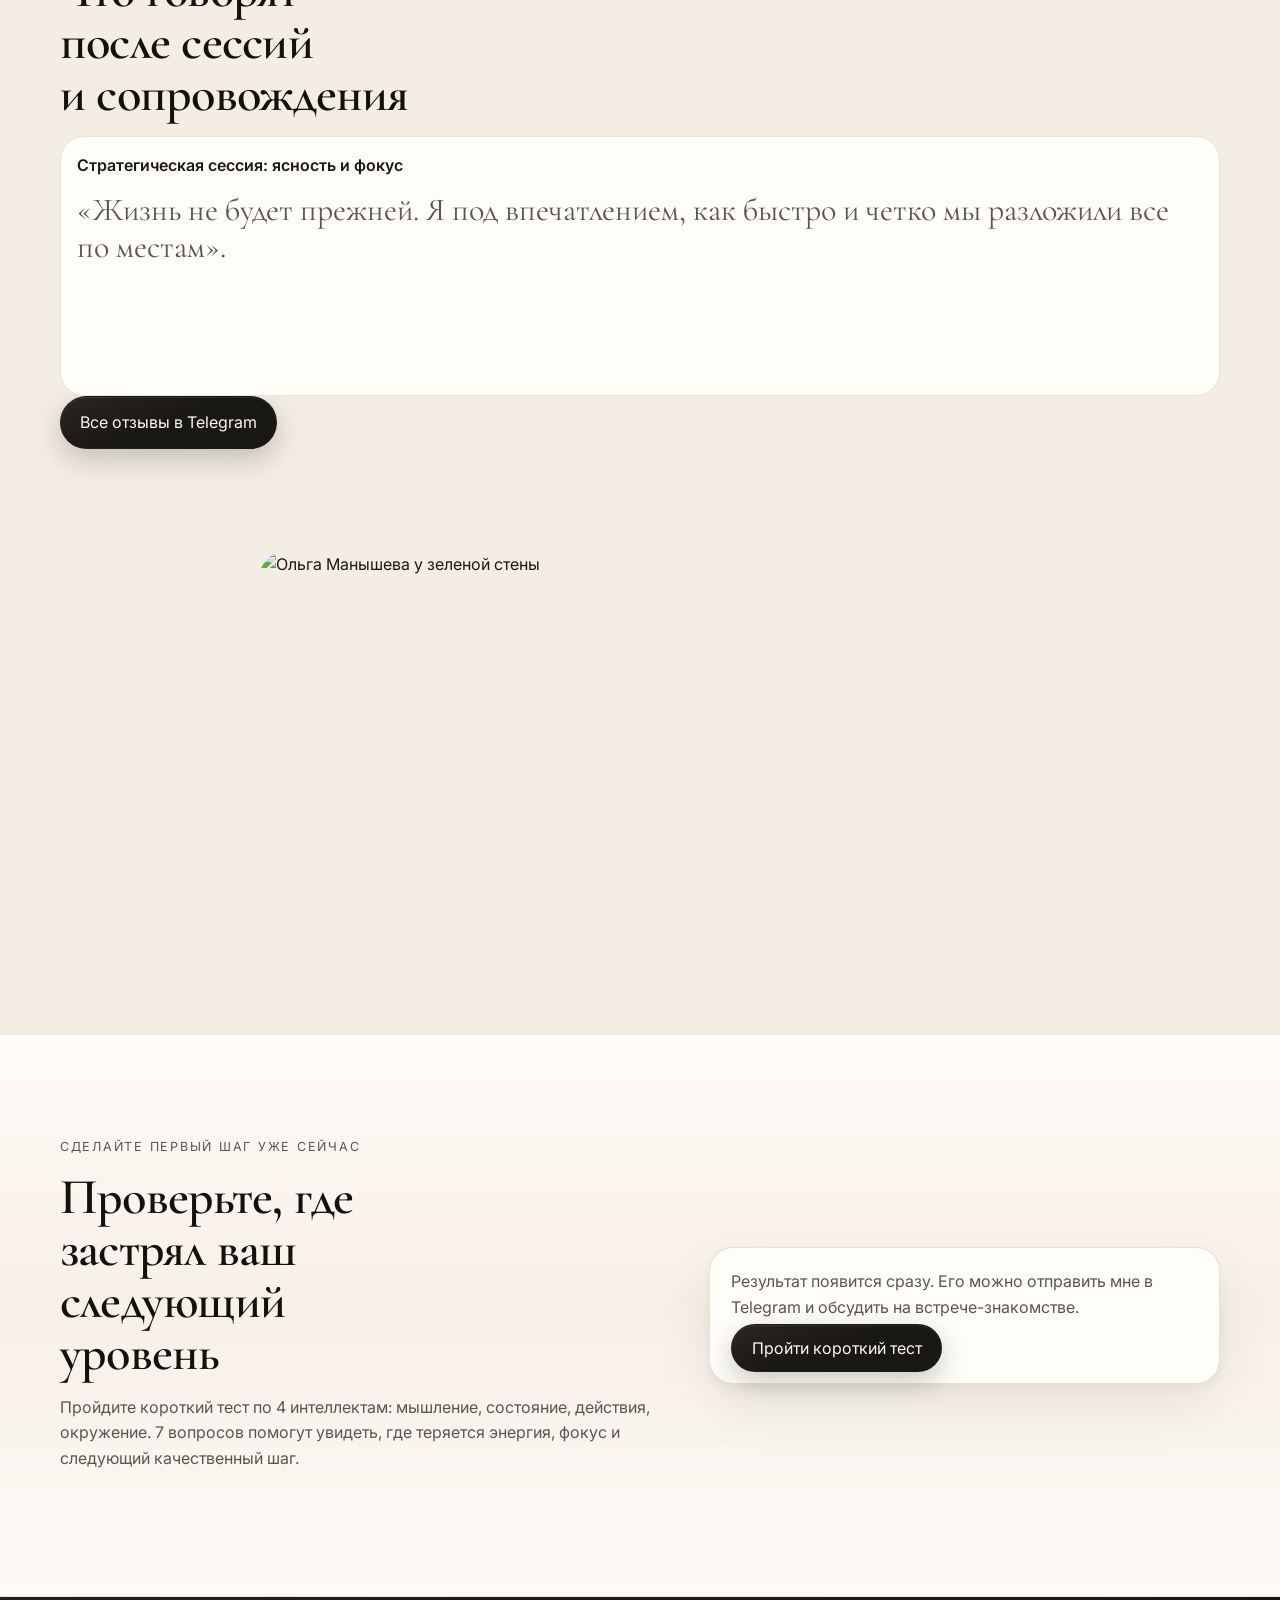
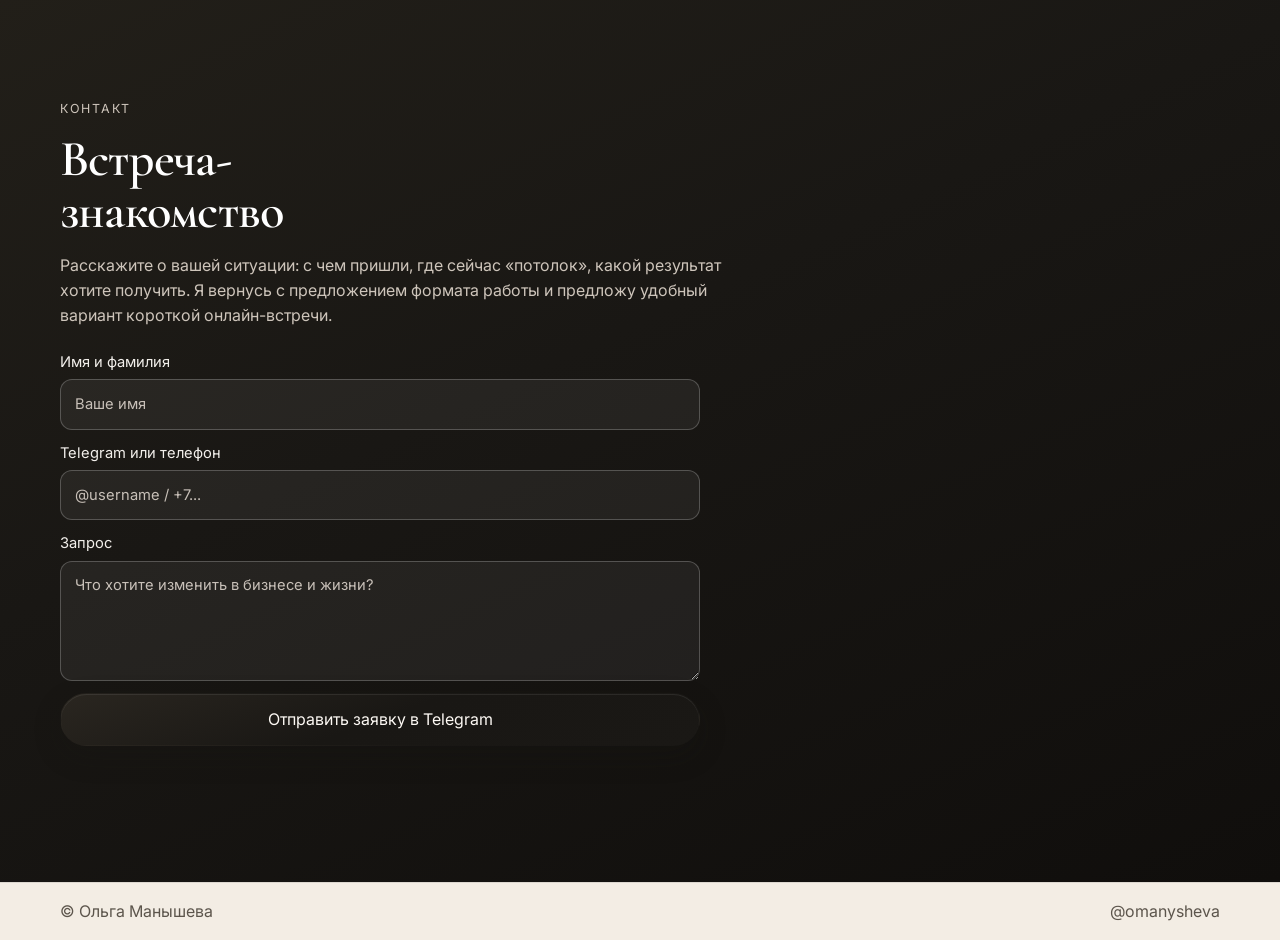
==== commit 3757537b: "добавили изменения добавили все изменения" ====
--- a/index.html
+++ b/index.html
@@ -3,24 +3,24 @@
 <head>
   <meta charset="UTF-8" />
   <meta name="viewport" content="width=device-width, initial-scale=1.0" />
-  <meta name="description" content="Ольга Манышева — коуч для предпринимателей. Авторский метод «Выход в новое»: от потолка и хаоса к ясности, опоре и результатам в бизнесе и жизни." />
+  <meta name="description" content="Ольга Манышева — коуч для предпринимателей: масштабные решения за операционкой, стратегия и трансформация, опора на себя. Более 300 часов практики. Метод «Выход в новое»." />
   <meta name="robots" content="index,follow" />
-  <meta name="theme-color" content="#24201b" />
+  <meta name="theme-color" content="#191714" />
   <meta property="og:type" content="website" />
   <meta property="og:locale" content="ru_RU" />
   <meta property="og:site_name" content="Ольга Манышева" />
   <meta property="og:title" content="Ольга Манышева — коуч для предпринимателей" />
-  <meta property="og:description" content="Провожу в новое качество бизнеса и жизни — через ясность, опору и действия. Авторский метод «Выход в новое»." />
+  <meta property="og:description" content="Масштабные решения за операционкой и достигаторством: стратегия + трансформация. Опора на себя — управление бизнесом из свободы, а не напряжения. Метод «Выход в новое»." />
   <meta property="og:image" content="my photo/1.jpg" />
   <meta name="twitter:card" content="summary_large_image" />
   <meta name="twitter:title" content="Ольга Манышева — коуч для предпринимателей" />
-  <meta name="twitter:description" content="От потолка и хаоса к ясности, опоре и устойчивым результатам в бизнесе и жизни." />
+  <meta name="twitter:description" content="Масштабные решения за операционкой: стратегия + трансформация. Опора на себя, бизнес из свободы. Метод «Выход в новое»." />
   <meta name="twitter:image" content="my photo/1.jpg" />
   <title>Ольга Манышева — коуч для предпринимателей</title>
   <link rel="icon" href="data:image/svg+xml,%3Csvg xmlns=%27http://www.w3.org/2000/svg%27 viewBox=%270 0 64 64%27%3E%3Crect width=%2764%27 height=%2764%27 rx=%2712%27 fill=%27%2324201b%27/%3E%3Ctext x=%2732%27 y=%2740%27 font-size=%2732%27 text-anchor=%27middle%27 fill=%27%23fffdfa%27 font-family=%27Arial%27%3E%D0%9E%3C/text%3E%3C/svg%3E" />
   <link rel="preconnect" href="https://fonts.googleapis.com" />
   <link rel="preconnect" href="https://fonts.gstatic.com" crossorigin />
-  <link href="https://fonts.googleapis.com/css2?family=Inter:wght@400;500;600;700&display=swap" rel="stylesheet" />
+  <link href="https://fonts.googleapis.com/css2?family=Cormorant+Garamond:ital,wght@0,500;0,600;0,700;1,500&family=Inter:wght@400;500;600;700&display=swap" rel="stylesheet" />
   <link rel="stylesheet" href="styles.css" />
 </head>
 <body id="top">
@@ -33,7 +33,7 @@
         <a href="#offers">Форматы</a>
         <a href="#cases">Кейсы</a>
         <a href="#reviews">Отзывы</a>
-        <a href="#contact" class="nav__cta">Созвон</a>
+        <a href="#contact" class="nav__cta">Встреча</a>
       </nav>
       <button class="menu-btn" type="button" aria-label="Открыть меню" aria-expanded="false">
         <span></span><span></span><span></span>
@@ -45,11 +45,11 @@
     <section class="hero">
       <div class="container hero__inner">
         <div>
-          <p class="eyebrow">коуч с опытом 20+ лет в маркетинге и управлении проектами</p>
-          <h1>Провожу в новое качество бизнеса и жизни</h1>
-          <p class="lead">Я работаю с предпринимателями, которые уперлись в «потолок», устали от хаоса и хотят расти без выгорания, быстрее достигать целей и приходить к мечте.</p>
+          <p class="eyebrow eyebrow--sentence">Коуч с бизнес-бэкграундом для предпринимателей</p>
+          <h1>Провожу в новое качество <span class="nowrap">бизнеса и жизни</span></h1>
+          <p class="lead">Работаю с предпринимателями, которые уперлись в «потолок», устали от хаоса и хотят расти без выгорания, быстрее достигать целей и приходить к мечте.</p>
           <div class="hero__actions">
-            <a class="btn btn--primary" href="#contact">Записаться на созвон</a>
+            <a class="btn btn--primary" href="#contact">Записаться на встречу</a>
             <a class="btn" href="#cases">Смотреть кейсы</a>
           </div>
         </div>
@@ -62,80 +62,136 @@
     <section class="section" id="about">
       <div class="container">
         <p class="section-eyebrow">Обо мне</p>
-        <h2 class="section-title">Коуч и проводник в новую реальность</h2>
+        <h2 class="section-title">Коуч и&nbsp;ваш проводник в новую реальность</h2>
         <div class="about">
-          <p>Я, Ольга Манышева, профессиональный коуч с сильным маркетинговым и управленческим бэкграундом. Провела более 200 часов коуч-сессий и продолжаю повышать квалификацию.</p>
-          <p>Моя сила в синтезе: глубина коучинга + структурность бизнеса. Я помогаю увидеть корень проблемы, собрать честную картину и перевести инсайты в конкретные шаги.</p>
-          <p>Со мной приходят к ясности, внутренней опоре, новым решениям и действиям, которые дают рост не только в доходе, но и в качестве жизни.</p>
-          <p>Помогаю выходить из тревоги и растерянности в состояние внутреннего порядка и легкости через мягкие практики, простую структуру и спокойный, устойчивый темп изменений.</p>
+          <p>Я — Ольга Манышева, профессиональный коуч с сильным маркетинговым и управленческим бэкграундом. Более 300 часов практики и постоянное повышение квалификации.</p>
+          <p>Сочетаю глубину коучинга и структурность маркетинга. Помогаю увидеть корень проблемы, собрать наилучшую стратегию бизнеса и жизни и перевести инсайды в конкретные шаги.</p>
+          <p>Со мной можно выйти из тревоги и усталости в состояние внутреннего порядка и легкости и повысить не только уровень дохода, но и уровень счастья.</p>
         </div>
       </div>
     </section>
 
     <section class="section section--soft" id="method">
       <div class="container">
-        <p class="section-eyebrow">Авторский метод</p>
+        <p class="section-eyebrow">С помощью авторского метода</p>
         <h2 class="section-title">«Выход в новое»</h2>
-        <p class="section-lead">Поэтапная система для предпринимателей, которые хотят делать новые результаты и выходить в новое качество бизнеса и жизни — в балансе, с опорой на себя и без достигаторства.</p>
-        <ul class="grid">
-          <li class="card">
-            <span class="card__num">01</span>
-            <h3 class="card__title">Стратегическая сессия</h3>
-            <p class="card__text">Фиксируем точку А, формируем образ цели и выбираем ключевой маршрут изменений.</p>
-          </li>
-          <li class="card">
-            <span class="card__num">02</span>
-            <h3 class="card__title">Метод активации 4 интеллектов</h3>
-            <p class="card__text">Запускаем глубокую трансформацию через связку «мозг», «сердце», «тело», «поле».</p>
-          </li>
-          <li class="card">
-            <span class="card__num">03</span>
-            <h3 class="card__title">«Мозг»</h3>
-            <p class="card__text">Проясняем цель, меняем ограничивающие убеждения, создаем новый язык и новый фокус действий.</p>
-          </li>
-          <li class="card">
-            <span class="card__num">04</span>
-            <h3 class="card__title">«Сердце»</h3>
-            <p class="card__text">Переводим эмоции из хаоса в топливо. Формируем состояние, которое поддерживает рост и решения.</p>
-          </li>
-          <li class="card">
-            <span class="card__num">05</span>
-            <h3 class="card__title">«Тело»</h3>
-            <p class="card__text">Встраиваем привычки и ритуалы, чтобы изменения стали частью повседневности и дали результат.</p>
-          </li>
-          <li class="card">
-            <span class="card__num">06</span>
-            <h3 class="card__title">«Поле»</h3>
-            <p class="card__text">Выстраиваем окружение и среду, которые усиливают вас и ускоряют движение к цели.</p>
-          </li>
-          <li class="card">
-            <span class="card__num">07</span>
-            <h3 class="card__title">Итоговая тактическая сессия</h3>
-            <p class="card__text">Собираем результаты в четкий план действий: что делать сейчас, что делегировать и где масштабироваться.</p>
+        <p class="section-lead">Невозможно выйти на новый уровень, не меняясь на уровне личности. Метод позволяет запустить изменения на всех четырёх уровнях, наших «четырёх интеллектах». Мы мягко и комфортно заменяем ограничивающие «настройки» на продвигающие.</p>
+        <ul class="grid intelligence-grid">
+          <li class="card intelligence-card">
+            <span class="card__num">01 · Мозг</span>
+            <h3 class="card__title">Мышление</h3>
+            <p class="card__text">Проясняем цель, меняем ограничивающие убеждения и создаем новый фокус решений.</p>
+          </li>
+          <li class="card intelligence-card">
+            <span class="card__num">02 · Сердце</span>
+            <h3 class="card__title">Эмоциональное состояние</h3>
+            <p class="card__text">Переводим эмоции из хаоса в ресурс, который поддерживает рост, выбор и действия.</p>
+          </li>
+          <li class="card intelligence-card">
+            <span class="card__num">03 · Тело</span>
+            <h3 class="card__title">Привычки и действия</h3>
+            <p class="card__text">Выстраиваем новые шаги и привычки, чтобы изменения стали частью жизни.</p>
+          </li>
+          <li class="card intelligence-card">
+            <span class="card__num">04 · Квантовое поле</span>
+            <h3 class="card__title">Окружение</h3>
+            <p class="card__text">Формируем среду, связи и общение так, чтобы поле усиливало движение к цели.</p>
           </li>
         </ul>
       </div>
     </section>
 
+    <section class="section" id="method-proof">
+      <div class="container">
+        <p class="section-eyebrow">Основа метода</p>
+        <h2 class="section-title">Почему «Выход в новое» работает</h2>
+        <p class="section-lead">Метод соединяет глубину коучинга, трансформационные практики и структурность бизнес-подхода. Это не набор разрозненных техник, а система, которая помогает понять свои глубинные потребности и соотнести их с целями, изменить внутренние «настройки» и перевести новое состояние в конкретные решения, привычки и действия.</p>
+        <ul class="grid trust-grid">
+          <li class="card">
+            <span class="card__num">Опыт</span>
+            <h3 class="card__title">Бизнес-бэкграунд</h3>
+            <p class="card__text">20+ лет в маркетинге, управлении проектами и создании стратегий.</p>
+          </li>
+          <li class="card">
+            <span class="card__num">База</span>
+            <h3 class="card__title">Профессиональный коучинг</h3>
+            <p class="card__text">Обучение у Юрия Мурадяна, коуча ТОП-5 России, международный сертификат, более 300 часов практики.</p>
+          </li>
+          <li class="card">
+            <span class="card__num">Глубина</span>
+            <h3 class="card__title">Глубокий подход</h3>
+            <p class="card__text">Техники квантового коучинга, трансформационные игры, техники «перепрошивки» нейронных связей, убеждений и состояния.</p>
+          </li>
+          <li class="card">
+            <span class="card__num">Результаты</span>
+            <h3 class="card__title">Практика и изменения</h3>
+            <p class="card__text">Метод постоянно совершенствуется в работе с клиентами, его эффективность видна в отзывах и реальных историях изменений.</p>
+          </li>
+        </ul>
+        <details class="method-details">
+          <summary>Посмотреть, что происходит внутри метода</summary>
+          <div class="method-details__content">
+            <article class="method-step">
+              <span class="card__num">01</span>
+              <h3 class="card__title">Стратегия и тактика</h3>
+              <ul>
+                <li>Выявляем глубинную потребность.</li>
+                <li>Проводим «ревизию» по всем сферам.</li>
+                <li>Собираем честную картину: цель, ресурсы, стратегия.</li>
+                <li>Находим системообразующий вектор роста.</li>
+                <li>Формируем тактические шаги.</li>
+              </ul>
+            </article>
+            <article class="method-step">
+              <span class="card__num">02</span>
+              <h3 class="card__title">4 интеллекта</h3>
+              <ul>
+                <li>Мозг — убеждения и образ будущего.</li>
+                <li>Сердце — состояние и эмоция-катализатор.</li>
+                <li>Тело — привычки и действия.</li>
+                <li>Поле — окружение, связи, возможности.</li>
+              </ul>
+            </article>
+            <article class="method-step">
+              <span class="card__num">03</span>
+              <h3 class="card__title">Интеграция в жизнь и бизнес</h3>
+              <p>Переводим инсайды в решения, автоматизм в осознанность, достигаторство и гонку — в новое качество жизни и бизнеса.</p>
+            </article>
+          </div>
+          <p class="method-details__note">Мозг даёт карту, Сердце — топливо, Тело строит мост, а Поле обеспечивает попутный ветер.</p>
+        </details>
+      </div>
+    </section>
+
     <section class="section" id="offers">
       <div class="container">
-        <p class="section-eyebrow">Премиальные форматы</p>
-        <h2 class="section-title">Форматы взаимодействия</h2>
+        <p class="section-eyebrow">Форматы работы</p>
+        <h2 class="section-title">Как это можно осуществить</h2>
+        <p class="section-lead">Работаю онлайн/офлайн в Москве. Вы можете выбрать любой из удобных форматов: по глубине запроса, желаемому темпу изменений и готовности к поддерживающей работе между основными встречами.</p>
         <ul class="grid grid--offers">
           <li class="card offer-card">
             <span class="card__num">Стратегическая сессия</span>
-            <h3 class="card__title">3 часа глубокой ясности</h3>
-            <p class="card__text">Глубокая диагностика, стратегический фокус и первые тактические шаги. Формат для быстрых управленческих решений.</p>
+            <h3 class="card__title">«Ясность и навигация»</h3>
+            <p class="card__text">Одно глубокое погружение — целая дорожная карта на выбранный период: честная картина, стратегический фокус и первые тактические шаги.</p>
+            <p class="offer-card__price">25 000 руб.</p>
           </li>
           <li class="card offer-card">
             <span class="card__num">Сопровождение 2 месяца</span>
-            <h3 class="card__title">9 встреч + чат-поддержка</h3>
-            <p class="card__text">Последовательная работа по методу «Выход в новое»: мышление, состояние, привычки и окружение. Для х2 результатов без выгорания.</p>
+            <h3 class="card__title">«Первые глубокие изменения»</h3>
+            <p class="card__text">Когда нужен не разовый всплеск инсайдов, а устойчивое включение новой версии себя в ежедневные действия и бизнес-решения. Работа со всеми 4 интеллектами, моя поддержка, мягкие практики и понятные шаги. На входе — стратегическая сессия в подарок.</p>
+            <p class="offer-card__price">250 000 руб.</p>
+          </li>
+          <li class="card offer-card">
+            <span class="card__num">Сопровождение 4 месяца</span>
+            <h3 class="card__title">«Переход в новое качество жизни»</h3>
+            <p class="card__text">Фундаментальная работа на уровне личности: по 4 встречи на каждый интеллект, всего 16 встреч для глубокой проработки, закрепления новых настроек и устойчивого перехода в другое качество решений, состояния и действий. На входе — стратегическая сессия в подарок.</p>
+            <p class="offer-card__price">400 000 руб.</p>
           </li>
           <li class="card offer-card">
             <span class="card__num">Трансформационная игра</span>
-            <h3 class="card__title">Быстрый доступ к новым решениям</h3>
-            <p class="card__text">Игровой формат, который помогает увидеть ограничения, усилить ресурсное состояние и наметить конкретные шаги в рост.</p>
+            <h3 class="card__title">«Лила» · игра самопознания</h3>
+            <p class="card__text">Формат, где подсвечиваются ограничения и ресурс, а в конце — живой список шагов и новое видение себя и ситуации.</p>
+            <p class="offer-card__price">15 000 руб.</p>
           </li>
         </ul>
       </div>
@@ -144,83 +200,52 @@
     <section class="section" id="cases">
       <div class="container">
         <p class="section-eyebrow">Кейсы</p>
-        <h2 class="section-title">Результаты клиентов</h2>
-        <ul class="grid">
-          <li class="card">
-            <span class="card__num">Кейс Елены</span>
+        <h2 class="section-title">Истории клиентов: что меняется внутри и в цифрах</h2>
+        <ul class="grid grid--cases">
+          <li class="card">
+            <span class="card__num">Елена · онлайн-предприниматель · сопровождение 1 год</span>
             <h3 class="card__title">Выход из отката и продажа на высокий чек</h3>
-            <p class="card__text">После пересборки целей, работы с границами и состоянием клиентка вернула опору и уже на следующий день уверенно продала высокий чек.</p>
+            <p class="card__text">После пересборки целей, работы с границами и состоянием Елена вернула опору и уже на следующий день уверенно продала высокий чек.</p>
             <a class="card__link" href="case-elena.html" target="_blank" rel="noopener noreferrer">Открыть кейс</a>
-          </li>
-          <li class="card">
-            <span class="card__num">Кейс Алены · стратегическая сессия</span>
-            <h3 class="card__title">Одна встреча, после которой запустился новый проект</h3>
-            <p class="card__text">Убрали хаос, нашли ключевое управленческое решение: делегирование рутины и перераспределение энергии в рост. По кейсу подготовлено 3 скрина-отзыва.</p>
+            <a class="card__link" href="https://t.me/dteamreal/49" target="_blank" rel="noopener noreferrer">Смотреть видео-интервью</a>
+          </li>
+          <li class="card">
+            <span class="card__num">Алена · онлайн-предприниматель · стратегическая сессия</span>
+            <h3 class="card__title">Одна встреча, которая разделила жизнь на «до» и «после»</h3>
+            <p class="card__text">Убрали хаос, нашли ключевое управленческое решение: делегирование рутины и перераспределение энергии в рост.</p>
             <a class="card__link" href="case-alena-strategy.html" target="_blank" rel="noopener noreferrer">Открыть кейс</a>
           </li>
           <li class="card">
-            <span class="card__num">Кейс Ольги · сопровождение 1 месяц</span>
+            <span class="card__num">Ольга · менеджер · сопровождение 1 месяц</span>
             <h3 class="card__title">Нелинейный рост и новый уровень решений</h3>
-            <p class="card__text">Через сопровождение клиентка перешла от «где я и где деньги» к уверенным действиям, гибкости в решениях и присвоению собственной ценности.</p>
+            <p class="card__text">Через сопровождение Ольга перешла от «где я и где деньги» к уверенным действиям, гибкости в решениях и присвоению собственной ценности.</p>
             <a class="card__link" href="case-olga-support.html" target="_blank" rel="noopener noreferrer">Открыть кейс</a>
           </li>
-          <li class="card">
-            <span class="card__num">Кейс Елены 2 · долгосрочная работа</span>
-            <h3 class="card__title">Сделки 120к и 150к после коуч-встреч</h3>
-            <p class="card__text">Пересборка окружения, работа с границами и состоянием вернули внутреннюю опору и стабильные продажи на высокий чек.</p>
-          </li>
         </ul>
-        <div class="hero__actions">
-          <a class="btn" href="#pdf-cases">Открыть PDF-кейсы</a>
-        </div>
-      </div>
-    </section>
-
-    <section class="section section--soft" id="flagship">
-      <div class="container">
-        <p class="section-eyebrow">Флагман-кейс</p>
-        <h2 class="section-title">Интервью с Еленой</h2>
-        <p class="section-lead">Живой разбор пути клиентки: от отката и внутренней тревоги к опоре, новым действиям и продажам на высокий чек.</p>
-        <div class="video-wrap">
-          <script async src="https://telegram.org/js/telegram-widget.js?23" data-telegram-post="dteamreal/49" data-width="100%"></script>
-        </div>
       </div>
     </section>
 
     <section class="section" id="reviews">
       <div class="container">
         <p class="section-eyebrow">Отзывы</p>
-        <h2 class="section-title">Отзывы клиентов</h2>
+        <h2 class="section-title">Что говорят после сессий и сопровождения</h2>
         <div class="reviews">
           <article class="review-card is-active">
             <p class="review-card__title">Стратегическая сессия: ясность и фокус</p>
-            <img src="cases/15_1.jpg" alt="Скрин отзыва о стратегической сессии" loading="lazy" />
+            <p class="review-card__text">«Жизнь не будет прежней. Я под впечатлением, как быстро и четко мы разложили все по местам».</p>
           </article>
           <article class="review-card">
             <p class="review-card__title">Сопровождение: опора и системные изменения</p>
-            <img src="cases/15_2.jpg" alt="Скрин отзыва о сопровождении" loading="lazy" />
+            <p class="review-card__text">«Твоя поддержка была бесценна. Все рекомендации были нужными, в нужный момент».</p>
           </article>
           <article class="review-card">
             <p class="review-card__title">Рост результатов без выгорания</p>
-            <img src="cases/15_3.jpg" alt="Скрин отзыва о результатах в работе" loading="lazy" />
+            <p class="review-card__text">«Стало понятнее, о чем я и зачем, кому буду наиболее полезна и на чем сделать акцент».</p>
           </article>
         </div>
         <div class="hero__actions">
           <a class="btn btn--primary" href="https://t.me/otzyvi_couch_OM" target="_blank" rel="noopener noreferrer">Все отзывы в Telegram</a>
         </div>
-      </div>
-    </section>
-
-    <section class="section section--soft" id="pdf-cases">
-      <div class="container">
-        <p class="section-eyebrow">Материалы для презентации</p>
-        <h2 class="section-title">PDF-кейсы на 1 страницу</h2>
-        <p class="section-lead">Подготовила отдельные одностраничные файлы. Откройте и сохраните в PDF через печать браузера.</p>
-        <ul class="pdf-list">
-          <li><a href="case-elena.html" target="_blank" rel="noopener noreferrer">Кейс Елены (флагман)</a></li>
-          <li><a href="case-alena-strategy.html" target="_blank" rel="noopener noreferrer">Кейс Алены (стратегическая сессия)</a></li>
-          <li><a href="case-olga-support.html" target="_blank" rel="noopener noreferrer">Кейс Ольги (1 месяц сопровождения)</a></li>
-        </ul>
       </div>
     </section>
 
@@ -232,11 +257,25 @@
       </div>
     </section>
 
+    <section class="section section--soft" id="diagnostic">
+      <div class="container lead-magnet">
+        <div>
+          <p class="section-eyebrow">Сделайте первый шаг уже сейчас</p>
+          <h2 class="section-title">Проверьте, где застрял ваш следующий уровень</h2>
+          <p class="section-lead">Пройдите короткий тест по 4 интеллектам: мышление, состояние, действия, окружение. 7 вопросов помогут увидеть, где теряется энергия, фокус и следующий качественный шаг.</p>
+        </div>
+        <div class="lead-magnet__card">
+          <p>Результат появится сразу. Его можно отправить мне в Telegram и обсудить на встрече-знакомстве.</p>
+          <a class="btn btn--primary" href="diagnostic.html">Пройти короткий тест</a>
+        </div>
+      </div>
+    </section>
+
     <section class="section section--contact" id="contact">
       <div class="container">
         <p class="section-eyebrow">Контакт</p>
-        <h2 class="section-title">Созвон-знакомство</h2>
-        <p class="section-lead">Расскажите о вашей ситуации: с чем пришли, где сейчас «потолок», какой результат хотите получить. Я вернусь с предложением формата работы.</p>
+        <h2 class="section-title">Встреча-знакомство</h2>
+        <p class="section-lead">Расскажите о вашей ситуации: с чем пришли, где сейчас «потолок», какой результат хотите получить. Я вернусь с предложением формата работы и предложу удобный вариант короткой онлайн-встречи.</p>
         <form class="contact-form" action="#" method="post">
           <label>
             Имя и фамилия
@@ -316,7 +355,7 @@
             return;
           }
           var text = [
-            'Ольга, здравствуйте! Хочу созвон-знакомство.',
+            'Ольга, здравствуйте! Хочу встречу-знакомство.',
             '',
             'Имя: ' + fullName,
             'Контакт: ' + contact,
--- a/styles.css
+++ b/styles.css
@@ -1,11 +1,17 @@
 :root {
-  --bg: #f6f1ea;
-  --surface: #fffdfa;
-  --text: #1f1c18;
-  --muted: #6f675f;
-  --line: rgba(31, 28, 24, 0.11);
-  --accent: #9f6f49;
-  --dark: #24201b;
+  --bg: #f3ede4;
+  --surface: #fffdf8;
+  --text: #1c1915;
+  --muted: #5c554c;
+  --line: rgba(28, 25, 21, 0.1);
+  --accent: #8b5f3d;
+  --accent-soft: rgba(139, 95, 61, 0.14);
+  --gold: #b8956a;
+  --gold-soft: rgba(184, 149, 106, 0.22);
+  --dark: #191714;
+  --shadow-sm: 0 1px 2px rgba(25, 23, 20, 0.04);
+  --shadow-card: 0 24px 56px rgba(25, 23, 20, 0.07), 0 4px 12px rgba(25, 23, 20, 0.04);
+  --font-display: "Cormorant Garamond", "Times New Roman", serif;
   --radius: 24px;
   --container: 1160px;
   --space: clamp(4rem, 8vw, 7rem);
@@ -21,11 +27,12 @@
   margin: 0;
   font-family: Inter, system-ui, sans-serif;
   color: var(--text);
-  background: var(--bg);
-  line-height: 1.55;
+  background: radial-gradient(120% 80% at 50% -10%, rgba(255, 251, 244, 0.9) 0%, var(--bg) 52%);
+  line-height: 1.58;
 }
 
 img { display: block; width: 100%; height: 100%; object-fit: cover; }
+.nowrap { white-space: nowrap; }
 
 .container { width: min(100% - 2rem, var(--container)); margin-inline: auto; }
 
@@ -34,49 +41,139 @@
   top: 0;
   z-index: 20;
   border-bottom: 1px solid var(--line);
-  background: rgba(246, 241, 234, 0.9);
-  backdrop-filter: blur(8px);
+  background: linear-gradient(to bottom, rgba(255, 253, 248, 0.94), rgba(243, 237, 228, 0.88));
+  backdrop-filter: blur(12px) saturate(1.15);
+  box-shadow: var(--shadow-sm);
 }
 
 .header__inner { min-height: 74px; display: flex; align-items: center; justify-content: space-between; gap: 1rem; }
-.logo { text-decoration: none; color: var(--text); font-weight: 700; letter-spacing: -0.02em; }
+.logo { text-decoration: none; color: var(--text); font-weight: 600; letter-spacing: -0.02em; font-size: 1.05rem; }
 .nav { display: flex; gap: 1.2rem; align-items: center; }
-.nav a { color: var(--muted); text-decoration: none; font-size: 0.94rem; }
-.nav__cta { background: var(--dark); color: #fff !important; padding: 0.5rem 0.95rem; border-radius: 999px; }
+.nav a { color: var(--muted); text-decoration: none; font-size: 0.94rem; transition: color 0.2s ease; }
+.nav a:hover { color: var(--accent); }
+.nav__cta { background: linear-gradient(160deg, #2a2620 0%, var(--dark) 55%, #25221c 100%); color: #fdf9f4 !important; padding: 0.5rem 0.95rem; border-radius: 999px; box-shadow: 0 8px 24px rgba(25, 23, 20, 0.18); }
+.nav__cta:hover { filter: brightness(1.06); color: #fff !important; }
 .menu-btn { display: none; }
 
 .hero { padding: clamp(2.5rem, 5vw, 5rem) 0; }
 .hero__inner { display: grid; grid-template-columns: 1.1fr 0.9fr; gap: 2rem; align-items: center; }
 .eyebrow, .section-eyebrow { margin: 0 0 0.9rem; letter-spacing: 0.14em; text-transform: uppercase; font-size: 0.78rem; color: var(--muted); }
+.eyebrow--sentence {
+  text-transform: none;
+  letter-spacing: 0.06em;
+  font-size: 0.8125rem;
+  color: var(--accent);
+}
 h1 {
   margin: 0 0 1rem;
-  font-size: clamp(1.9rem, 4.4vw, 3.4rem);
-  line-height: 1.06;
-  letter-spacing: -0.02em;
-  color: #2b2722;
+  font-family: var(--font-display);
+  font-size: clamp(2.3rem, 5.2vw, 3.75rem);
+  font-weight: 600;
+  line-height: 1.03;
+  letter-spacing: -0.01em;
+  color: #161410;
   max-width: 18ch;
-}
-.lead { margin: 0 0 1.4rem; color: #5f574f; max-width: 50ch; }
+  text-wrap: balance;
+}
+.lead { margin: 0 0 1.4rem; color: var(--muted); max-width: 42rem; font-size: 1.05rem; }
 .hero__actions { display: flex; gap: 0.7rem; flex-wrap: wrap; }
-.btn { border: 1px solid var(--line); border-radius: 999px; padding: 0.82rem 1.2rem; text-decoration: none; color: var(--text); background: transparent; cursor: pointer; font: inherit; }
-.btn--primary { background: var(--dark); color: #fff; border-color: transparent; }
-.hero__photo { margin: 0; border-radius: var(--radius); overflow: hidden; min-height: 500px; }
+.btn {
+  border: 1px solid var(--line);
+  border-radius: 999px;
+  padding: 0.82rem 1.2rem;
+  text-decoration: none;
+  color: var(--text);
+  background: var(--surface);
+  cursor: pointer;
+  font: inherit;
+  box-shadow: var(--shadow-sm);
+  transition: border-color 0.2s ease, box-shadow 0.2s ease, transform 0.2s ease;
+}
+.btn:hover { border-color: rgba(139, 95, 61, 0.35); box-shadow: 0 8px 24px rgba(25, 23, 20, 0.08); }
+.btn--primary {
+  background: linear-gradient(160deg, #2a2620 0%, var(--dark) 50%, #1a1815 100%);
+  color: #fdf9f4;
+  border-color: transparent;
+  box-shadow: 0 10px 28px rgba(25, 23, 20, 0.22), inset 0 1px 0 rgba(255, 253, 250, 0.08);
+}
+.btn--primary:hover { filter: brightness(1.07); transform: translateY(-1px); color: #fff; }
+.hero__photo {
+  margin: 0;
+  border-radius: var(--radius);
+  overflow: hidden;
+  min-height: 500px;
+  box-shadow: var(--shadow-card);
+  outline: 1px solid rgba(184, 149, 106, 0.35);
+  outline-offset: 6px;
+}
 
 .section { padding: var(--space) 0; }
-.section-title { margin: 0 0 1rem; font-size: clamp(1.9rem, 4vw, 3.1rem); line-height: 0.95; letter-spacing: -0.03em; max-width: 15ch; }
+.section-title {
+  margin: 0 0 1rem;
+  font-family: var(--font-display);
+  font-size: clamp(2rem, 4.2vw, 3.15rem);
+  font-weight: 600;
+  line-height: 1.03;
+  letter-spacing: -0.015em;
+  max-width: 15ch;
+  color: #14110d;
+  text-wrap: balance;
+}
 .section-lead { margin: 0 0 1.4rem; color: var(--muted); max-width: 68ch; }
-.section--soft { background: rgba(255, 253, 250, 0.72); border-top: 1px solid var(--line); border-bottom: 1px solid var(--line); }
+.section--soft {
+  background: linear-gradient(180deg, rgba(255, 252, 247, 0.95) 0%, rgba(248, 242, 234, 0.55) 48%, rgba(255, 252, 248, 0.88) 100%);
+  border-top: 1px solid var(--line);
+  border-bottom: 1px solid var(--line);
+}
 
 .about { display: grid; gap: 0.65rem; max-width: 80ch; }
 .about p { margin: 0; color: var(--muted); }
 
 .grid { list-style: none; margin: 0; padding: 0; display: grid; grid-template-columns: repeat(2, minmax(0, 1fr)); gap: 1rem; }
-.grid--offers { grid-template-columns: repeat(3, minmax(0, 1fr)); }
-.card { border: 1px solid var(--line); border-radius: var(--radius); padding: 1.15rem 1.25rem; background: var(--surface); }
-.offer-card { min-height: 220px; }
-.card__num { font-size: 0.75rem; letter-spacing: 0.12em; color: var(--muted); text-transform: uppercase; }
-.card__title { margin: 0.55rem 0; font-size: 1.15rem; }
+.grid--offers { grid-template-columns: repeat(2, minmax(0, 1fr)); }
+.grid--cases { grid-template-columns: repeat(3, minmax(0, 1fr)); }
+.intelligence-grid { grid-template-columns: repeat(4, minmax(0, 1fr)); }
+.trust-grid { grid-template-columns: repeat(4, minmax(0, 1fr)); }
+.card {
+  border: 1px solid var(--line);
+  border-radius: var(--radius);
+  padding: 1.15rem 1.25rem;
+  background: var(--surface);
+  box-shadow: var(--shadow-card);
+  transition: border-color 0.2s ease, box-shadow 0.25s ease;
+}
+.card:hover { border-color: rgba(139, 95, 61, 0.22); box-shadow: 0 28px 64px rgba(25, 23, 20, 0.09); }
+.card__num { font-size: 0.75rem; letter-spacing: 0.12em; color: var(--accent); text-transform: uppercase; }
+.card__title { margin: 0.55rem 0; font-size: 1.15rem; text-wrap: balance; }
 .card__text { margin: 0; color: var(--muted); }
+.intelligence-card {
+  position: relative;
+  overflow: hidden;
+  min-height: 210px;
+}
+.intelligence-card::before {
+  content: "";
+  position: absolute;
+  right: -42px;
+  top: -42px;
+  width: 110px;
+  height: 110px;
+  border-radius: 50%;
+  background: radial-gradient(circle, var(--gold-soft) 0%, rgba(184, 149, 106, 0) 70%);
+}
+.offer-card {
+  min-height: 260px;
+  display: flex;
+  flex-direction: column;
+}
+.offer-card__price {
+  margin: auto 0 0;
+  padding-top: 1rem;
+  font-family: var(--font-display);
+  font-size: 1.45rem;
+  font-weight: 600;
+  color: #171411;
+}
 .card__link {
   display: inline-block;
   margin-top: 0.8rem;
@@ -87,9 +184,108 @@
 }
 .card__link:hover { color: var(--accent); }
 
-.video-wrap { border: 1px solid var(--line); border-radius: var(--radius); padding: 0.85rem; background: #fff; }
-
-.reviews { position: relative; min-height: 420px; }
+.method-details {
+  margin-top: 1.5rem;
+  border: 1px solid rgba(139, 95, 61, 0.18);
+  border-radius: var(--radius);
+  background: linear-gradient(180deg, rgba(255, 253, 248, 0.95), rgba(255, 253, 248, 0.75));
+  box-shadow: var(--shadow-card);
+  overflow: hidden;
+}
+.method-details summary {
+  cursor: pointer;
+  padding: 1.15rem 1.25rem;
+  color: var(--text);
+  font-weight: 600;
+  list-style: none;
+}
+.method-details summary::-webkit-details-marker { display: none; }
+.method-details summary::after {
+  content: "+";
+  float: right;
+  color: var(--accent);
+  font-size: 1.25rem;
+  line-height: 1;
+}
+.method-details[open] summary::after { content: "−"; }
+.method-details__content {
+  display: grid;
+  grid-template-columns: repeat(3, minmax(0, 1fr));
+  gap: 1rem;
+  padding: 0 1.25rem 1.25rem;
+}
+.method-step {
+  border: 1px solid var(--line);
+  border-radius: 18px;
+  padding: 1rem;
+  background: rgba(255, 255, 255, 0.58);
+}
+.method-step ul {
+  margin: 0;
+  padding-left: 1.1rem;
+  color: var(--muted);
+}
+.method-step p { margin: 0; color: var(--muted); }
+.method-details__note {
+  margin: 0;
+  padding: 1rem 1.25rem 1.25rem;
+  color: var(--accent);
+  font-family: var(--font-display);
+  font-size: 1.35rem;
+  line-height: 1.15;
+}
+
+.lead-magnet {
+  display: grid;
+  grid-template-columns: 1.1fr 0.9fr;
+  gap: 1.5rem;
+  align-items: center;
+}
+.lead-magnet__card {
+  border: 1px solid rgba(139, 95, 61, 0.18);
+  border-radius: var(--radius);
+  padding: 1.35rem;
+  background: var(--surface);
+  box-shadow: var(--shadow-card);
+}
+.lead-magnet__card p { margin: 0 0 1rem; color: var(--muted); }
+
+.diagnostic-shell { max-width: 900px; margin-inline: auto; }
+.diagnostic-form {
+  display: grid;
+  gap: 1rem;
+  margin-top: 1.4rem;
+}
+.question-card {
+  border: 1px solid var(--line);
+  border-radius: var(--radius);
+  padding: 1.15rem;
+  background: var(--surface);
+  box-shadow: var(--shadow-card);
+}
+.question-card h3 { margin: 0 0 0.8rem; font-size: 1.05rem; }
+.question-options { display: grid; gap: 0.55rem; }
+.question-options label {
+  display: flex;
+  gap: 0.55rem;
+  align-items: flex-start;
+  color: var(--muted);
+}
+.diagnostic-result {
+  display: none;
+  margin-top: 1.4rem;
+  border: 1px solid rgba(139, 95, 61, 0.18);
+  border-radius: var(--radius);
+  padding: 1.35rem;
+  background: var(--surface);
+  box-shadow: var(--shadow-card);
+}
+.diagnostic-result.is-visible { display: block; }
+.diagnostic-result h2 { max-width: none; }
+
+.video-wrap { border: 1px solid var(--line); border-radius: var(--radius); padding: 0.85rem; background: var(--surface); box-shadow: var(--shadow-card); }
+
+.reviews { position: relative; min-height: 260px; }
 .review-card {
   position: absolute;
   inset: 0;
@@ -107,6 +303,13 @@
 }
 .review-card.is-active { opacity: 1; transform: translateY(0); }
 .review-card__title { margin: 0; font-weight: 600; }
+.review-card__text {
+  margin: 0;
+  color: var(--muted);
+  font-family: var(--font-display);
+  font-size: clamp(1.45rem, 3vw, 2rem);
+  line-height: 1.18;
+}
 .review-card img {
   width: 100%;
   height: 330px;
@@ -136,7 +339,10 @@
 .section--bottom-photo { padding-top: 0; }
 .bottom-photo { margin: 0; max-width: 760px; min-height: 380px; border-radius: var(--radius); overflow: hidden; margin-inline: auto; }
 
-.section--contact { background: var(--dark); color: #f2efeb; }
+.section--contact {
+  background: linear-gradient(155deg, #221f19 0%, var(--dark) 42%, #100e0c 100%);
+  color: #f2efeb;
+}
 .section--contact .section-title { color: #fff; }
 .section--contact .section-eyebrow, .section--contact .section-lead { color: #cec5bb; }
 .contact-form { display: grid; gap: 0.75rem; max-width: 640px; }
@@ -185,7 +391,7 @@
     top: 74px;
     left: 0;
     right: 0;
-    background: var(--bg);
+    background: linear-gradient(to bottom, rgba(255, 253, 248, 0.98), rgba(243, 237, 228, 0.98));
     border-bottom: 1px solid var(--line);
     padding: 1rem;
     display: grid;
@@ -197,7 +403,7 @@
   }
   .nav--open { transform: translateY(0); opacity: 1; pointer-events: auto; }
   .grid { grid-template-columns: 1fr; }
-  .grid--offers { grid-template-columns: 1fr; }
+  .grid--offers, .grid--cases, .intelligence-grid, .trust-grid, .method-details__content, .lead-magnet { grid-template-columns: 1fr; }
   .bottom-photo { min-height: 300px; }
   .reviews { min-height: 360px; }
   .review-card img { height: 260px; }
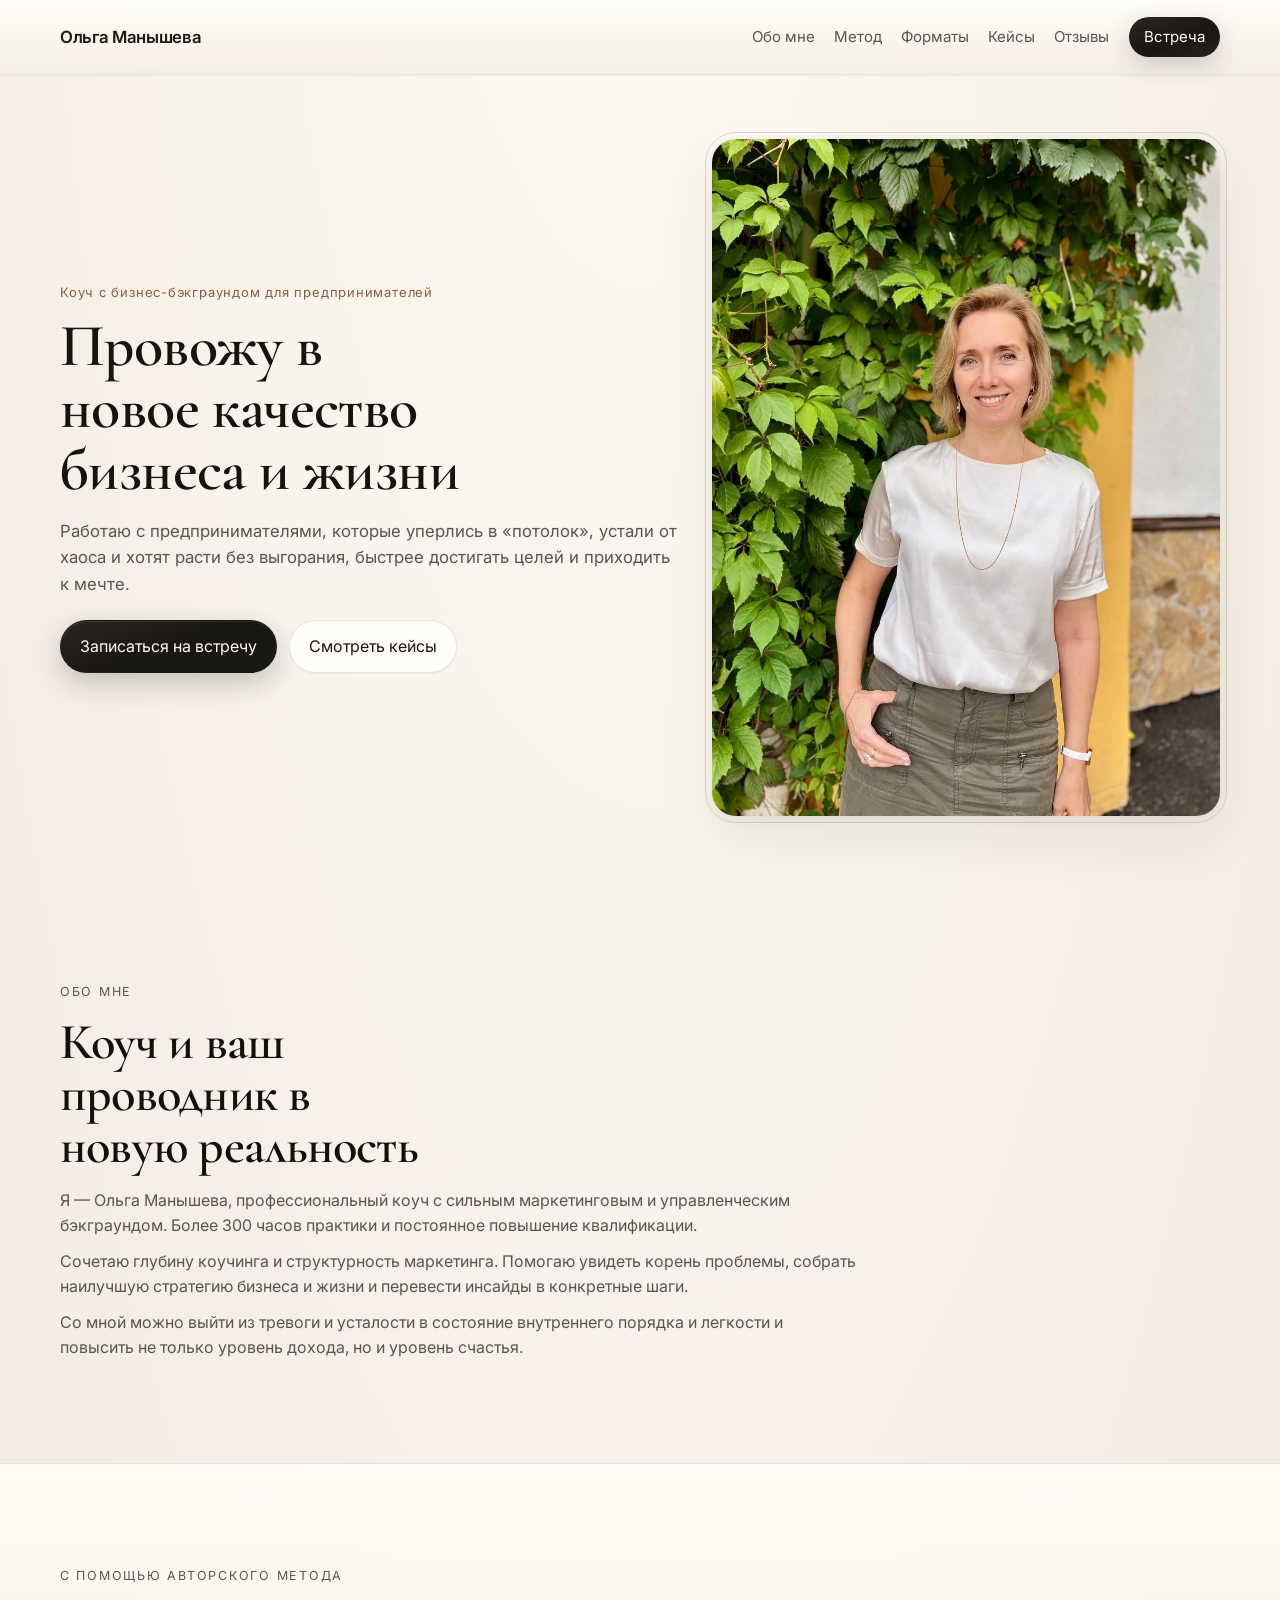
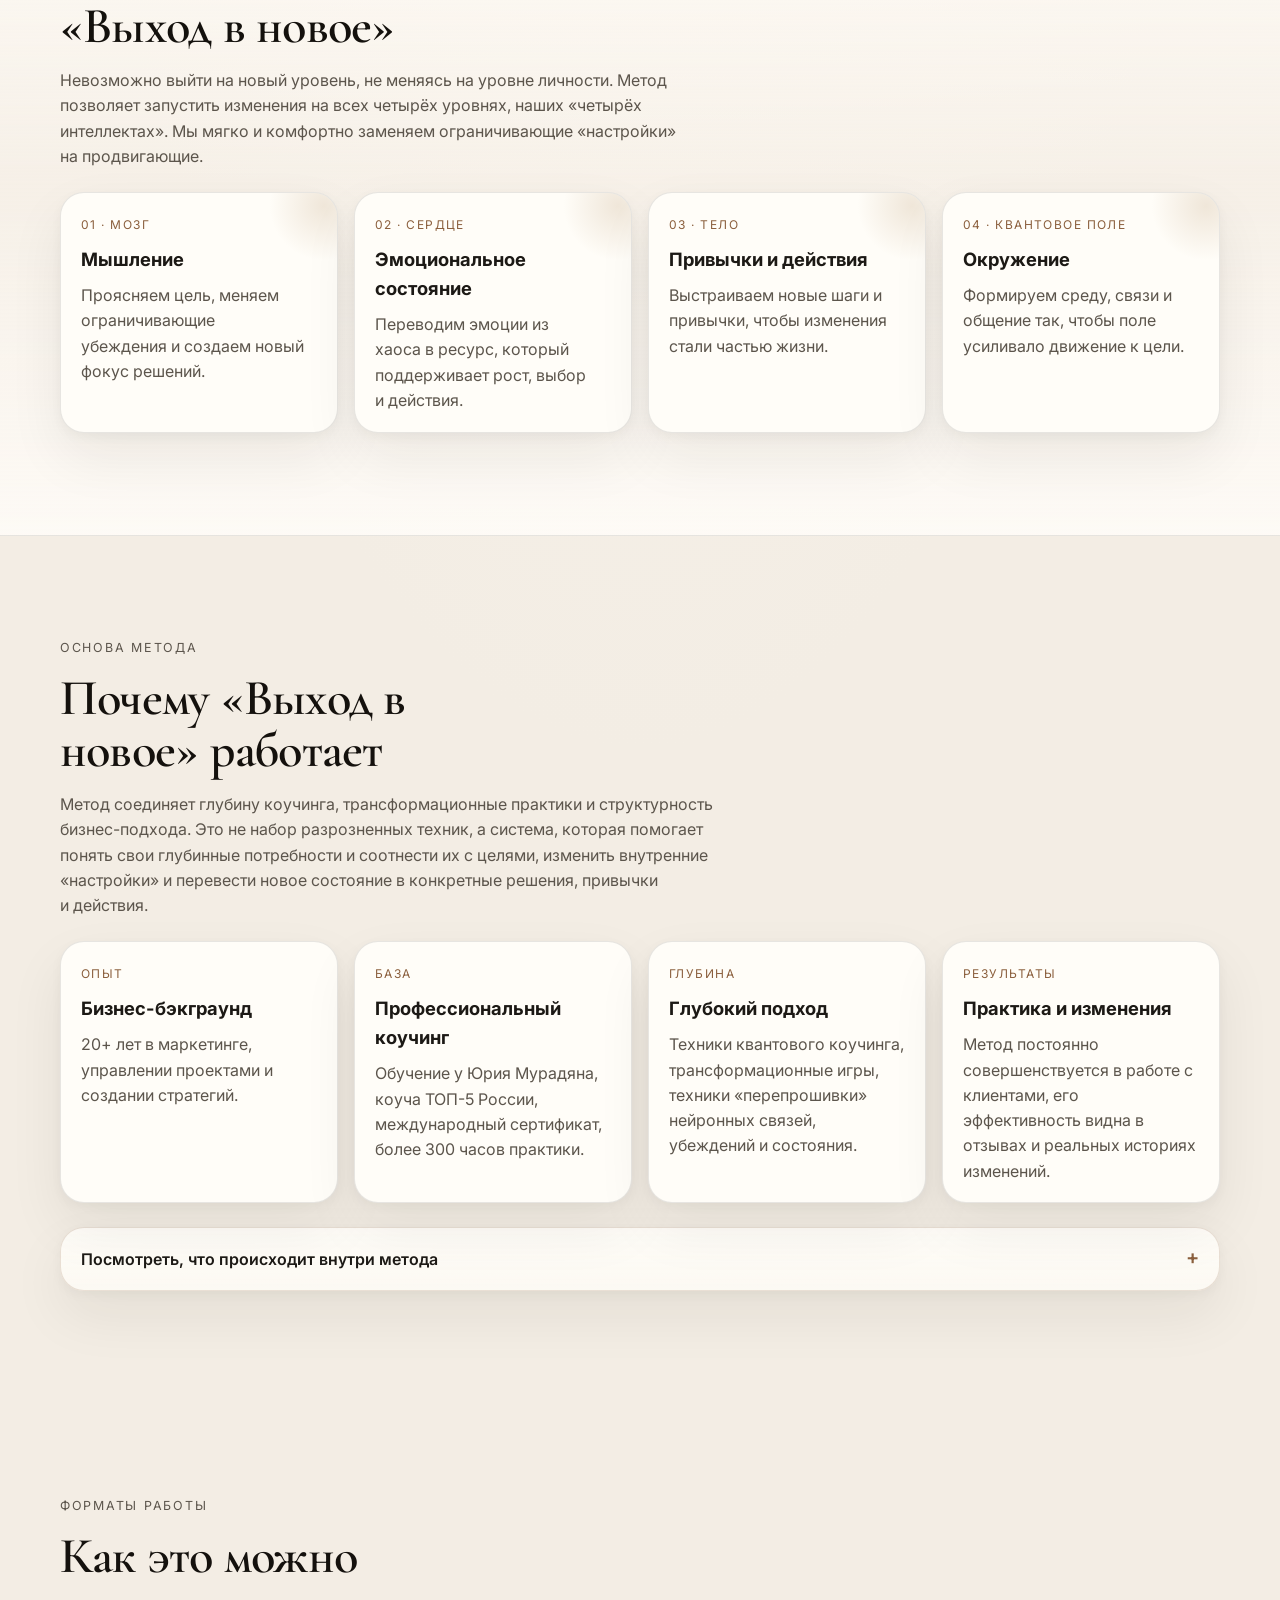
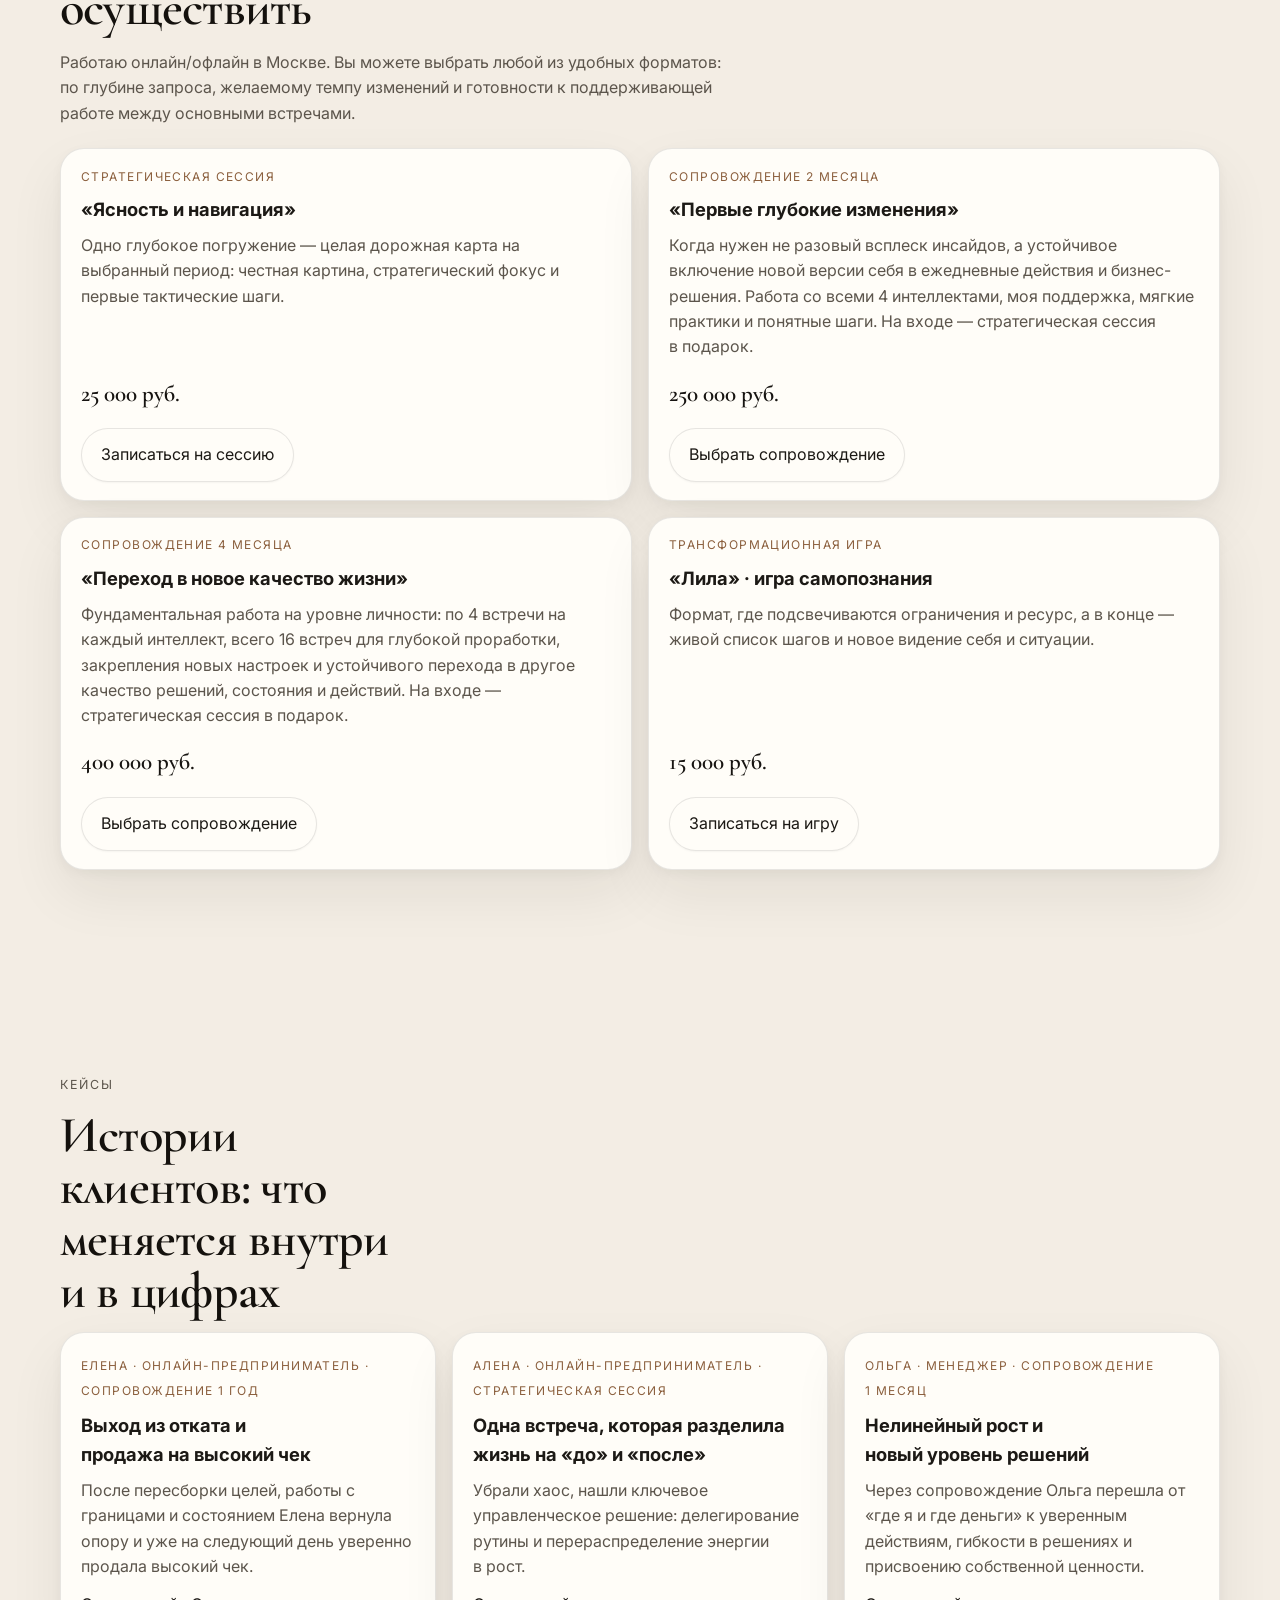
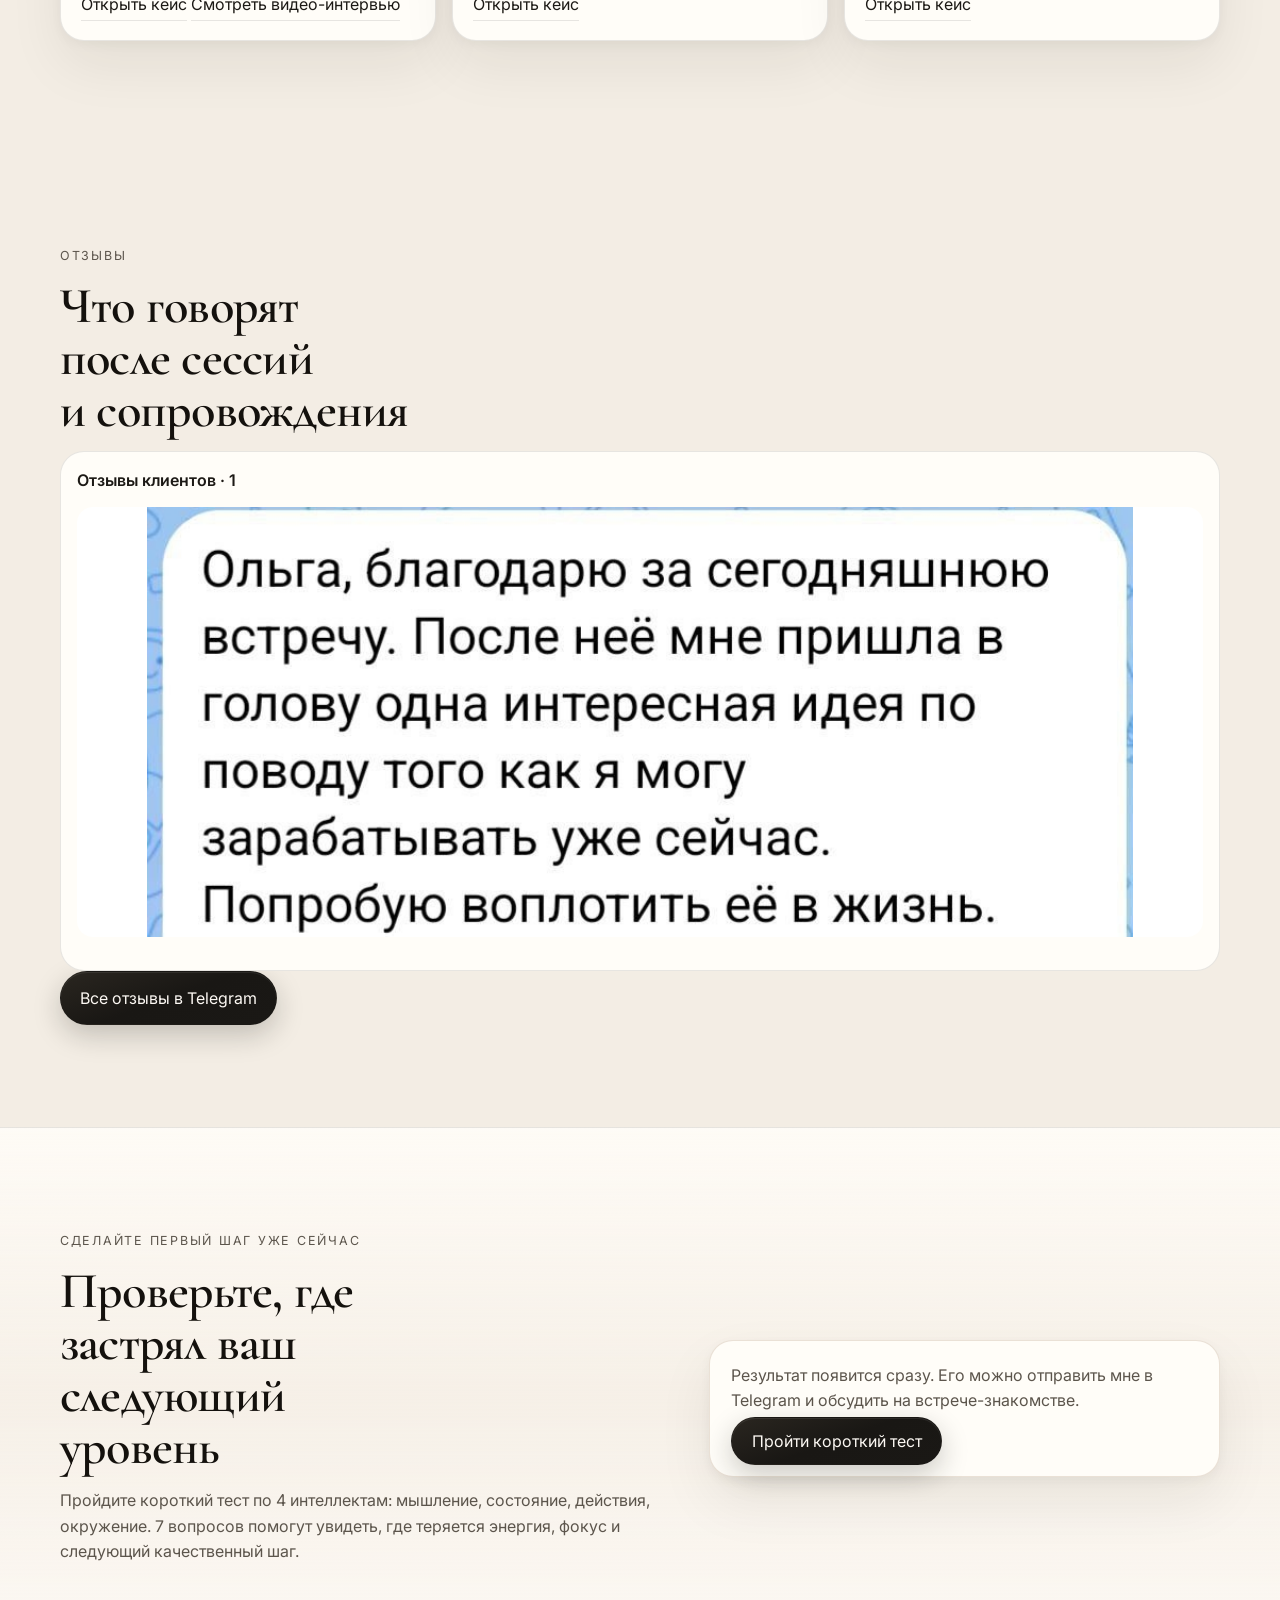
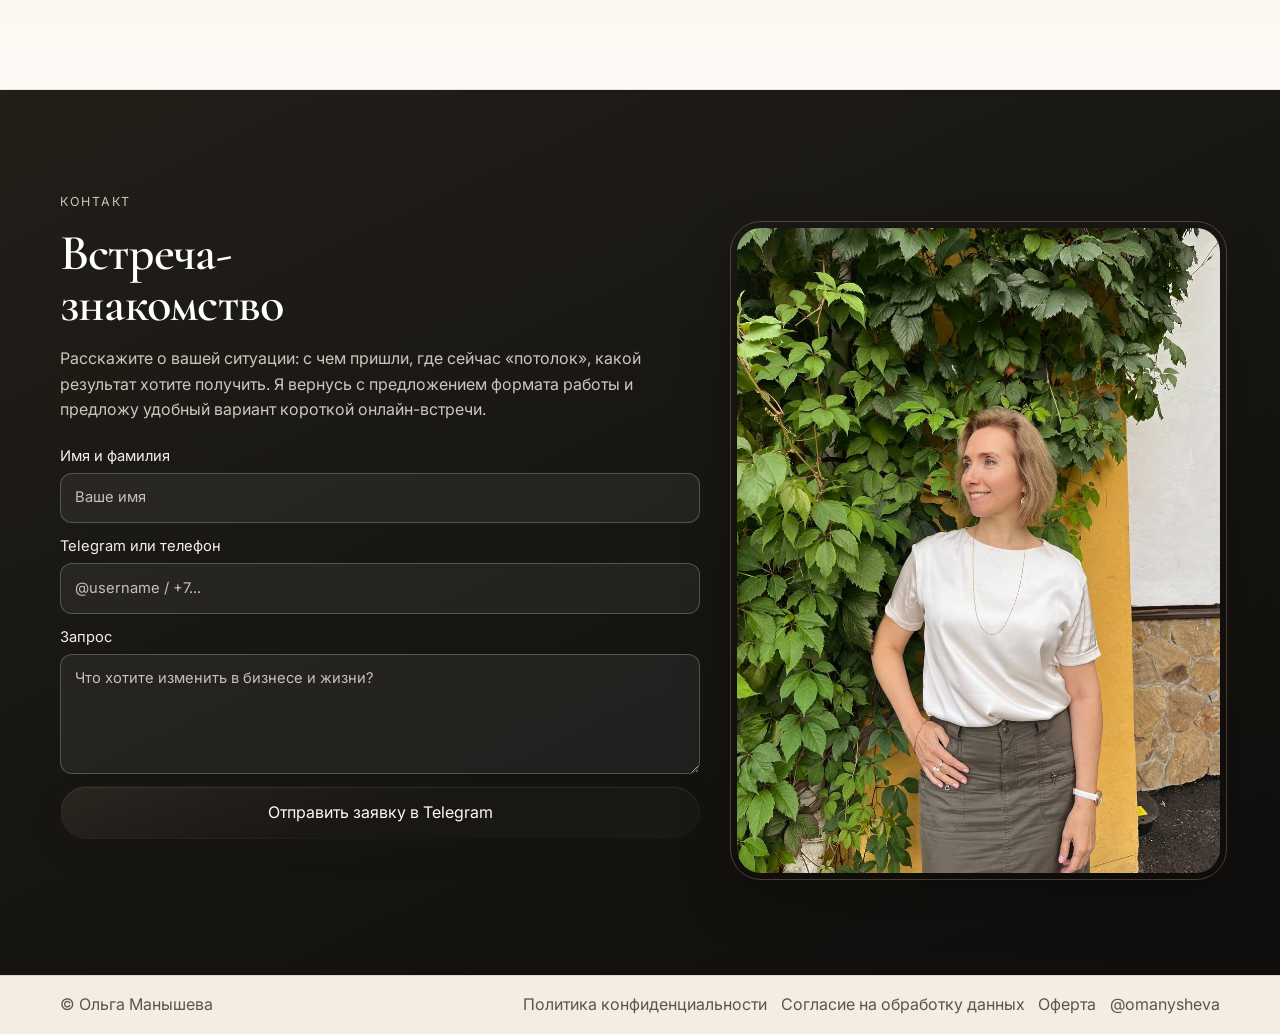
==== commit e1664d2d: "Add files via upload" ====
--- a/index.html
+++ b/index.html
@@ -11,11 +11,11 @@
   <meta property="og:site_name" content="Ольга Манышева" />
   <meta property="og:title" content="Ольга Манышева — коуч для предпринимателей" />
   <meta property="og:description" content="Масштабные решения за операционкой и достигаторством: стратегия + трансформация. Опора на себя — управление бизнесом из свободы, а не напряжения. Метод «Выход в новое»." />
-  <meta property="og:image" content="my photo/1.jpg" />
+  <meta property="og:image" content="My photo/1.jpg" />
   <meta name="twitter:card" content="summary_large_image" />
   <meta name="twitter:title" content="Ольга Манышева — коуч для предпринимателей" />
   <meta name="twitter:description" content="Масштабные решения за операционкой: стратегия + трансформация. Опора на себя, бизнес из свободы. Метод «Выход в новое»." />
-  <meta name="twitter:image" content="my photo/1.jpg" />
+  <meta name="twitter:image" content="My photo/1.jpg" />
   <title>Ольга Манышева — коуч для предпринимателей</title>
   <link rel="icon" href="data:image/svg+xml,%3Csvg xmlns=%27http://www.w3.org/2000/svg%27 viewBox=%270 0 64 64%27%3E%3Crect width=%2764%27 height=%2764%27 rx=%2712%27 fill=%27%2324201b%27/%3E%3Ctext x=%2732%27 y=%2740%27 font-size=%2732%27 text-anchor=%27middle%27 fill=%27%23fffdfa%27 font-family=%27Arial%27%3E%D0%9E%3C/text%3E%3C/svg%3E" />
   <link rel="preconnect" href="https://fonts.googleapis.com" />
@@ -54,7 +54,7 @@
           </div>
         </div>
         <figure class="hero__photo">
-          <img src="my photo/1.jpg" alt="Ольга Манышева" />
+          <img src="My photo/1.jpg" alt="Ольга Манышева" />
         </figure>
       </div>
     </section>
@@ -174,24 +174,28 @@
             <h3 class="card__title">«Ясность и навигация»</h3>
             <p class="card__text">Одно глубокое погружение — целая дорожная карта на выбранный период: честная картина, стратегический фокус и первые тактические шаги.</p>
             <p class="offer-card__price">25 000 руб.</p>
+            <a class="btn offer-card__action" href="#contact" data-service="Стратегическая сессия «Ясность и навигация»">Записаться на сессию</a>
           </li>
           <li class="card offer-card">
             <span class="card__num">Сопровождение 2 месяца</span>
             <h3 class="card__title">«Первые глубокие изменения»</h3>
             <p class="card__text">Когда нужен не разовый всплеск инсайдов, а устойчивое включение новой версии себя в ежедневные действия и бизнес-решения. Работа со всеми 4 интеллектами, моя поддержка, мягкие практики и понятные шаги. На входе — стратегическая сессия в подарок.</p>
             <p class="offer-card__price">250 000 руб.</p>
+            <a class="btn offer-card__action" href="#contact" data-service="Сопровождение 2 месяца «Первые глубокие изменения»">Выбрать сопровождение</a>
           </li>
           <li class="card offer-card">
             <span class="card__num">Сопровождение 4 месяца</span>
             <h3 class="card__title">«Переход в новое качество жизни»</h3>
             <p class="card__text">Фундаментальная работа на уровне личности: по 4 встречи на каждый интеллект, всего 16 встреч для глубокой проработки, закрепления новых настроек и устойчивого перехода в другое качество решений, состояния и действий. На входе — стратегическая сессия в подарок.</p>
             <p class="offer-card__price">400 000 руб.</p>
+            <a class="btn offer-card__action" href="#contact" data-service="Сопровождение 4 месяца «Переход в новое качество жизни»">Выбрать сопровождение</a>
           </li>
           <li class="card offer-card">
             <span class="card__num">Трансформационная игра</span>
             <h3 class="card__title">«Лила» · игра самопознания</h3>
             <p class="card__text">Формат, где подсвечиваются ограничения и ресурс, а в конце — живой список шагов и новое видение себя и ситуации.</p>
             <p class="offer-card__price">15 000 руб.</p>
+            <a class="btn offer-card__action" href="#contact" data-service="Трансформационная игра «Лила»">Записаться на игру</a>
           </li>
         </ul>
       </div>
@@ -231,29 +235,117 @@
         <h2 class="section-title">Что говорят после сессий и сопровождения</h2>
         <div class="reviews">
           <article class="review-card is-active">
-            <p class="review-card__title">Стратегическая сессия: ясность и фокус</p>
-            <p class="review-card__text">«Жизнь не будет прежней. Я под впечатлением, как быстро и четко мы разложили все по местам».</p>
-          </article>
-          <article class="review-card">
-            <p class="review-card__title">Сопровождение: опора и системные изменения</p>
-            <p class="review-card__text">«Твоя поддержка была бесценна. Все рекомендации были нужными, в нужный момент».</p>
-          </article>
-          <article class="review-card">
-            <p class="review-card__title">Рост результатов без выгорания</p>
-            <p class="review-card__text">«Стало понятнее, о чем я и зачем, кому буду наиболее полезна и на чем сделать акцент».</p>
+            <p class="review-card__title">Отзывы клиентов · 1</p>
+            <img src="Cases/1.jpg" alt="Скрин отзыва клиента" loading="lazy" />
+          </article>
+          <article class="review-card">
+            <p class="review-card__title">Отзывы клиентов · 2</p>
+            <img src="Cases/2.jpg" alt="Скрин отзыва клиента" loading="lazy" />
+          </article>
+          <article class="review-card">
+            <p class="review-card__title">Отзывы клиентов · 3</p>
+            <img src="Cases/3.jpg" alt="Скрин отзыва клиента" loading="lazy" />
+          </article>
+          <article class="review-card">
+            <p class="review-card__title">Отзывы клиентов · 4</p>
+            <img src="Cases/4.jpg" alt="Скрин отзыва клиента" loading="lazy" />
+          </article>
+          <article class="review-card">
+            <p class="review-card__title">Отзывы клиентов · 5</p>
+            <img src="Cases/5.1.jpg" alt="Скрин отзыва клиента" loading="lazy" />
+          </article>
+          <article class="review-card">
+            <p class="review-card__title">Отзывы клиентов · 6</p>
+            <img src="Cases/5.2.jpg" alt="Скрин отзыва клиента" loading="lazy" />
+          </article>
+          <article class="review-card">
+            <p class="review-card__title">Отзывы клиентов · 7</p>
+            <img src="Cases/6.jpg" alt="Скрин отзыва клиента" loading="lazy" />
+          </article>
+          <article class="review-card">
+            <p class="review-card__title">Отзывы клиентов · 8</p>
+            <img src="Cases/7.jpg" alt="Скрин отзыва клиента" loading="lazy" />
+          </article>
+          <article class="review-card">
+            <p class="review-card__title">Отзывы клиентов · 9</p>
+            <img src="Cases/8.jpg" alt="Скрин отзыва клиента" loading="lazy" />
+          </article>
+          <article class="review-card">
+            <p class="review-card__title">Отзывы клиентов · 10</p>
+            <img src="Cases/9.jpg" alt="Скрин отзыва клиента" loading="lazy" />
+          </article>
+          <article class="review-card">
+            <p class="review-card__title">Отзывы клиентов · 11</p>
+            <img src="Cases/10.jpg" alt="Скрин отзыва клиента" loading="lazy" />
+          </article>
+          <article class="review-card">
+            <p class="review-card__title">Отзывы клиентов · 12</p>
+            <img src="Cases/11.jpg" alt="Скрин отзыва клиента" loading="lazy" />
+          </article>
+          <article class="review-card">
+            <p class="review-card__title">Отзывы клиентов · 13</p>
+            <img src="Cases/14.jpg" alt="Скрин отзыва клиента" loading="lazy" />
+          </article>
+          <article class="review-card">
+            <p class="review-card__title">Отзывы клиентов · 14</p>
+            <img src="Cases/16.jpg" alt="Скрин отзыва клиента" loading="lazy" />
+          </article>
+          <article class="review-card">
+            <p class="review-card__title">Отзывы клиентов · 15</p>
+            <img src="Cases/17.jpg" alt="Скрин отзыва клиента" loading="lazy" />
+          </article>
+          <article class="review-card">
+            <p class="review-card__title">Отзывы клиентов · 16</p>
+            <img src="Cases/18.jpg" alt="Скрин отзыва клиента" loading="lazy" />
+          </article>
+          <article class="review-card">
+            <p class="review-card__title">Отзывы клиентов · 17</p>
+            <img src="Cases/19.jpg" alt="Скрин отзыва клиента" loading="lazy" />
+          </article>
+          <article class="review-card">
+            <p class="review-card__title">Отзывы клиентов · 18</p>
+            <img src="Cases/20.jpg" alt="Скрин отзыва клиента" loading="lazy" />
+          </article>
+          <article class="review-card">
+            <p class="review-card__title">Кейс Алены · отзыв 1</p>
+            <img src="Cases/Alyona_1.jpg" alt="Скрин отзыва Алены о стратегической сессии" loading="lazy" />
+          </article>
+          <article class="review-card">
+            <p class="review-card__title">Кейс Алены · отзыв 2</p>
+            <img src="Cases/Alyona_2.jpg" alt="Скрин отзыва Алены о стратегической сессии" loading="lazy" />
+          </article>
+          <article class="review-card">
+            <p class="review-card__title">Кейс Алены · отзыв 3</p>
+            <img src="Cases/Alyona_3.jpg" alt="Скрин отзыва Алены о стратегической сессии" loading="lazy" />
+          </article>
+          <article class="review-card">
+            <p class="review-card__title">Кейс Алены · отзыв 4</p>
+            <img src="Cases/Alyona_4.jpg" alt="Скрин отзыва Алены о стратегической сессии" loading="lazy" />
+          </article>
+          <article class="review-card">
+            <p class="review-card__title">Кейс Елены · отзыв 1</p>
+            <img src="Cases/Elena_1.jpg" alt="Скрин отзыва Елены о сопровождении" loading="lazy" />
+          </article>
+          <article class="review-card">
+            <p class="review-card__title">Кейс Елены · отзыв 2</p>
+            <img src="Cases/Elena_2.jpg" alt="Скрин отзыва Елены о сопровождении" loading="lazy" />
+          </article>
+          <article class="review-card">
+            <p class="review-card__title">Кейс Елены · отзыв 3</p>
+            <img src="Cases/Elena_3.jpg" alt="Скрин отзыва Елены о сопровождении" loading="lazy" />
+          </article>
+          <article class="review-card">
+            <p class="review-card__title">Кейс Ольги · отзыв</p>
+            <img src="Cases/Olga.jpg" alt="Скрин отзыва Ольги о сопровождении" loading="lazy" />
+          </article>
+          <article class="review-card">
+            <p class="review-card__title">Отзывы клиентов · Ольга и Елена</p>
+            <img src="Cases/Ольга и Елена.jpg" alt="Скрин отзывов Ольги и Елены" loading="lazy" />
           </article>
         </div>
         <div class="hero__actions">
           <a class="btn btn--primary" href="https://t.me/otzyvi_couch_OM" target="_blank" rel="noopener noreferrer">Все отзывы в Telegram</a>
         </div>
-      </div>
-    </section>
-
-    <section class="section section--bottom-photo" aria-label="Фотография Ольги">
-      <div class="container">
-        <figure class="bottom-photo">
-          <img src="my photo/2.jpg" alt="Ольга Манышева у зеленой стены" loading="lazy" />
-        </figure>
       </div>
     </section>
 
@@ -272,26 +364,31 @@
     </section>
 
     <section class="section section--contact" id="contact">
-      <div class="container">
-        <p class="section-eyebrow">Контакт</p>
-        <h2 class="section-title">Встреча-знакомство</h2>
-        <p class="section-lead">Расскажите о вашей ситуации: с чем пришли, где сейчас «потолок», какой результат хотите получить. Я вернусь с предложением формата работы и предложу удобный вариант короткой онлайн-встречи.</p>
-        <form class="contact-form" action="#" method="post">
-          <label>
-            Имя и фамилия
-            <input type="text" name="fullName" placeholder="Ваше имя" required />
-          </label>
-          <label>
-            Telegram или телефон
-            <input type="text" name="contact" placeholder="@username / +7..." required />
-          </label>
-          <label>
-            Запрос
-            <textarea name="message" rows="4" placeholder="Что хотите изменить в бизнесе и жизни?" required></textarea>
-          </label>
-          <button class="btn btn--primary" type="submit">Отправить заявку в Telegram</button>
-        </form>
-        <p class="form-note" aria-live="polite"></p>
+      <div class="container contact-layout">
+        <div>
+          <p class="section-eyebrow">Контакт</p>
+          <h2 class="section-title">Встреча-знакомство</h2>
+          <p class="section-lead">Расскажите о вашей ситуации: с чем пришли, где сейчас «потолок», какой результат хотите получить. Я вернусь с предложением формата работы и предложу удобный вариант короткой онлайн-встречи.</p>
+          <form class="contact-form" action="#" method="post">
+            <label>
+              Имя и фамилия
+              <input type="text" name="fullName" placeholder="Ваше имя" required />
+            </label>
+            <label>
+              Telegram или телефон
+              <input type="text" name="contact" placeholder="@username / +7..." required />
+            </label>
+            <label>
+              Запрос
+              <textarea name="message" rows="4" placeholder="Что хотите изменить в бизнесе и жизни?" required></textarea>
+            </label>
+            <button class="btn btn--primary" type="submit">Отправить заявку в Telegram</button>
+          </form>
+          <p class="form-note" aria-live="polite"></p>
+        </div>
+        <figure class="contact-photo">
+          <img src="My photo/2.jpg" alt="Ольга Манышева смотрит в сторону формы заявки" loading="lazy" />
+        </figure>
       </div>
     </section>
   </main>
@@ -299,7 +396,12 @@
   <footer class="footer">
     <div class="container footer__inner">
       <span>© Ольга Манышева</span>
-      <a href="https://t.me/omanysheva" target="_blank" rel="noopener noreferrer">@omanysheva</a>
+      <nav class="footer__links" aria-label="Документы и контакты">
+        <a href="privacy-policy.html">Политика конфиденциальности</a>
+        <a href="personal-data-consent.html">Согласие на обработку данных</a>
+        <a href="offer.html">Оферта</a>
+        <a href="https://t.me/omanysheva" target="_blank" rel="noopener noreferrer">@omanysheva</a>
+      </nav>
     </div>
   </footer>
 
@@ -309,6 +411,7 @@
       var nav = document.querySelector('.nav');
       var form = document.querySelector('.contact-form');
       var reviews = document.querySelectorAll('.review-card');
+      var serviceLinks = document.querySelectorAll('[data-service]');
       var index = 0;
 
       if (btn && nav) {
@@ -343,6 +446,15 @@
 
       if (form) {
         var note = document.querySelector('.form-note');
+        serviceLinks.forEach(function (link) {
+          link.addEventListener('click', function () {
+            var message = form.elements.message;
+            if (message && !message.value.trim()) {
+              message.value = 'Интересует формат: ' + link.dataset.service;
+            }
+          });
+        });
+
         form.addEventListener('submit', function (event) {
           event.preventDefault();
           var fullName = form.elements.fullName.value.trim();
--- a/styles.css
+++ b/styles.css
@@ -29,6 +29,7 @@
   color: var(--text);
   background: radial-gradient(120% 80% at 50% -10%, rgba(255, 251, 244, 0.9) 0%, var(--bg) 52%);
   line-height: 1.58;
+  text-wrap: pretty;
 }
 
 img { display: block; width: 100%; height: 100%; object-fit: cover; }
@@ -174,6 +175,10 @@
   font-weight: 600;
   color: #171411;
 }
+.offer-card__action {
+  margin-top: 1rem;
+  align-self: flex-start;
+}
 .card__link {
   display: inline-block;
   margin-top: 0.8rem;
@@ -285,7 +290,7 @@
 
 .video-wrap { border: 1px solid var(--line); border-radius: var(--radius); padding: 0.85rem; background: var(--surface); box-shadow: var(--shadow-card); }
 
-.reviews { position: relative; min-height: 260px; }
+.reviews { position: relative; min-height: 520px; }
 .review-card {
   position: absolute;
   inset: 0;
@@ -312,7 +317,7 @@
 }
 .review-card img {
   width: 100%;
-  height: 330px;
+  height: 430px;
   object-fit: contain;
   border-radius: 16px;
   background: #fff;
@@ -342,6 +347,21 @@
 .section--contact {
   background: linear-gradient(155deg, #221f19 0%, var(--dark) 42%, #100e0c 100%);
   color: #f2efeb;
+}
+.contact-layout {
+  display: grid;
+  grid-template-columns: minmax(0, 1fr) minmax(280px, 0.75fr);
+  gap: 2rem;
+  align-items: end;
+}
+.contact-photo {
+  margin: 0;
+  min-height: 520px;
+  border-radius: var(--radius);
+  overflow: hidden;
+  box-shadow: 0 24px 56px rgba(0, 0, 0, 0.28);
+  outline: 1px solid rgba(184, 149, 106, 0.35);
+  outline-offset: 6px;
 }
 .section--contact .section-title { color: #fff; }
 .section--contact .section-eyebrow, .section--contact .section-lead { color: #cec5bb; }
@@ -365,8 +385,15 @@
 }
 
 .footer { border-top: 1px solid var(--line); padding: 1rem 0; }
-.footer__inner { display: flex; justify-content: space-between; gap: 0.7rem; flex-wrap: wrap; color: var(--muted); }
+.footer__inner { display: flex; justify-content: space-between; gap: 1rem; flex-wrap: wrap; color: var(--muted); }
 .footer__inner a { color: var(--muted); text-decoration: none; }
+.footer__links {
+  display: flex;
+  gap: 0.85rem;
+  flex-wrap: wrap;
+  justify-content: flex-end;
+}
+.footer__links a:hover { color: var(--accent); }
 
 @media (max-width: 900px) {
   .hero__inner { grid-template-columns: 1fr; }
@@ -404,7 +431,12 @@
   .nav--open { transform: translateY(0); opacity: 1; pointer-events: auto; }
   .grid { grid-template-columns: 1fr; }
   .grid--offers, .grid--cases, .intelligence-grid, .trust-grid, .method-details__content, .lead-magnet { grid-template-columns: 1fr; }
+  .contact-layout { grid-template-columns: 1fr; }
+  h1 { max-width: 14ch; }
+  .section-title { max-width: 13ch; }
   .bottom-photo { min-height: 300px; }
-  .reviews { min-height: 360px; }
+  .reviews { min-height: 420px; }
   .review-card img { height: 260px; }
-}
+  .contact-photo { min-height: 420px; order: -1; }
+  .footer__links { justify-content: flex-start; }
+}
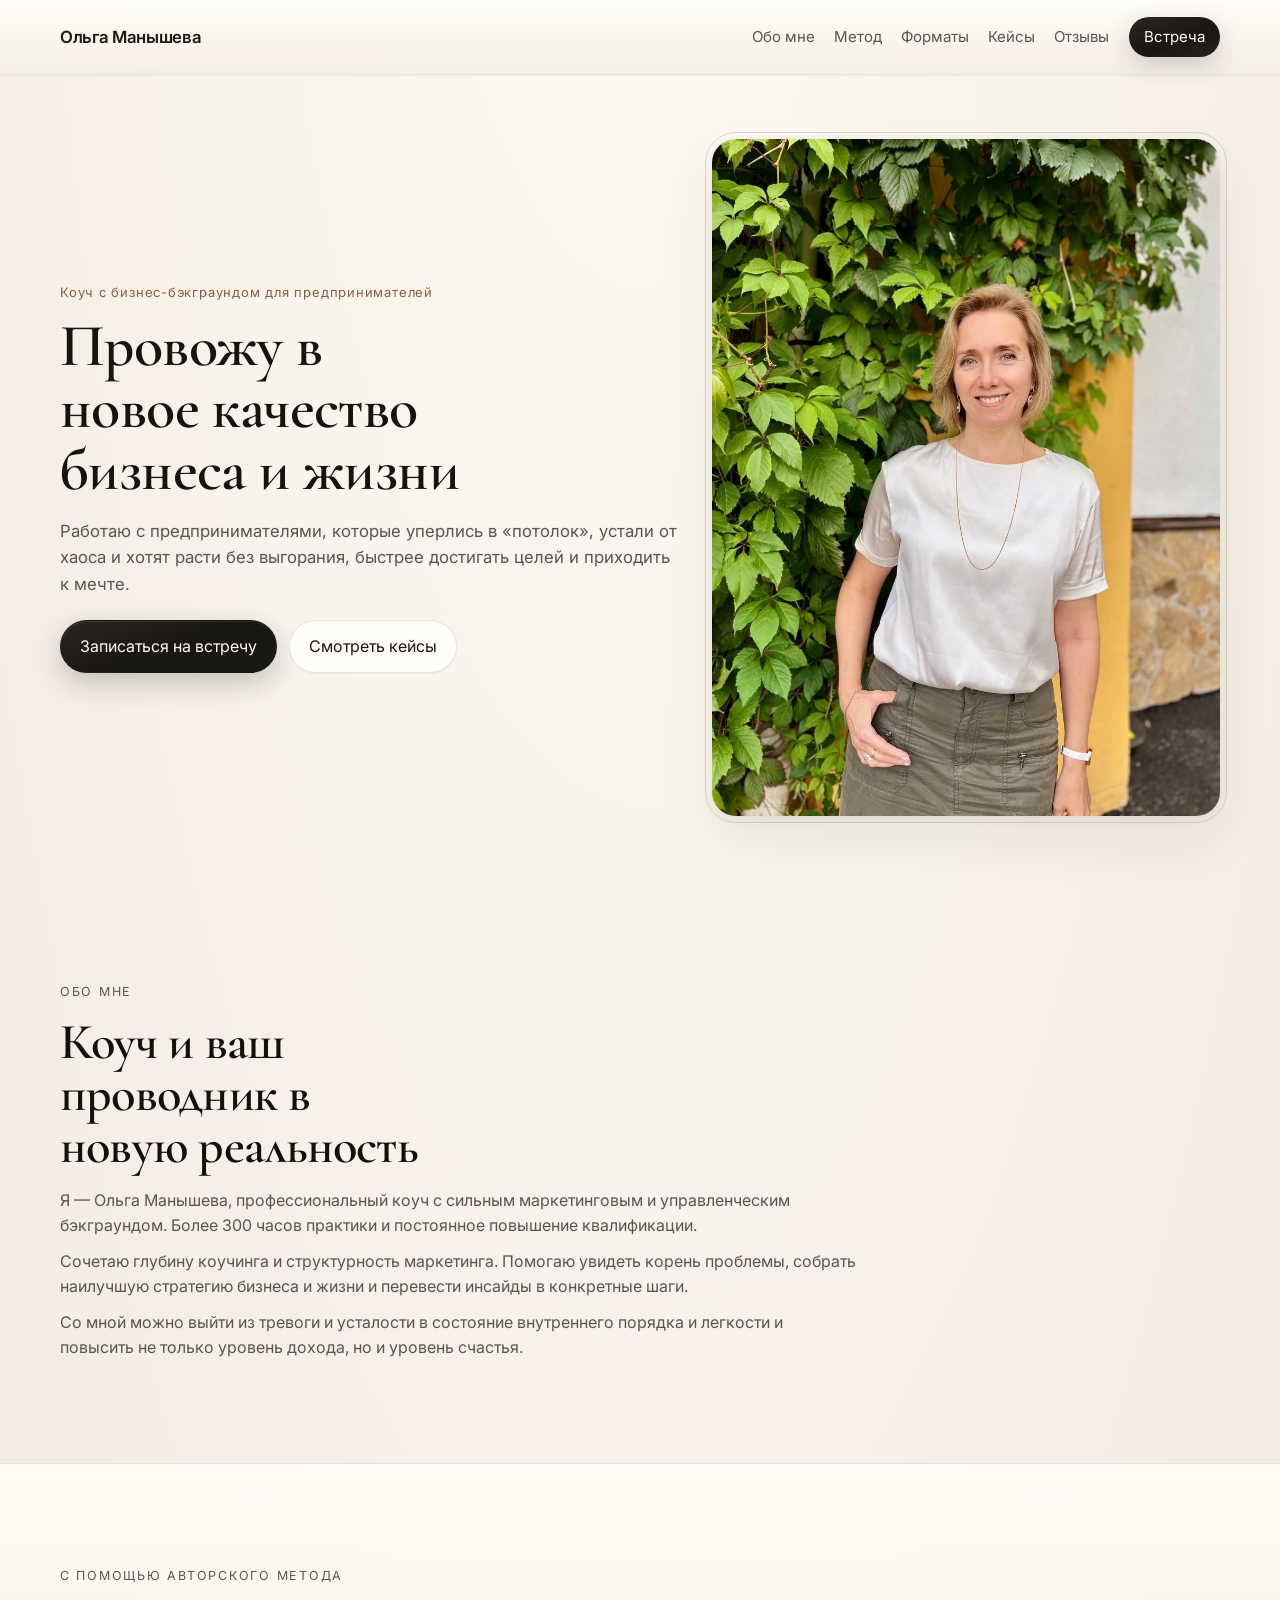
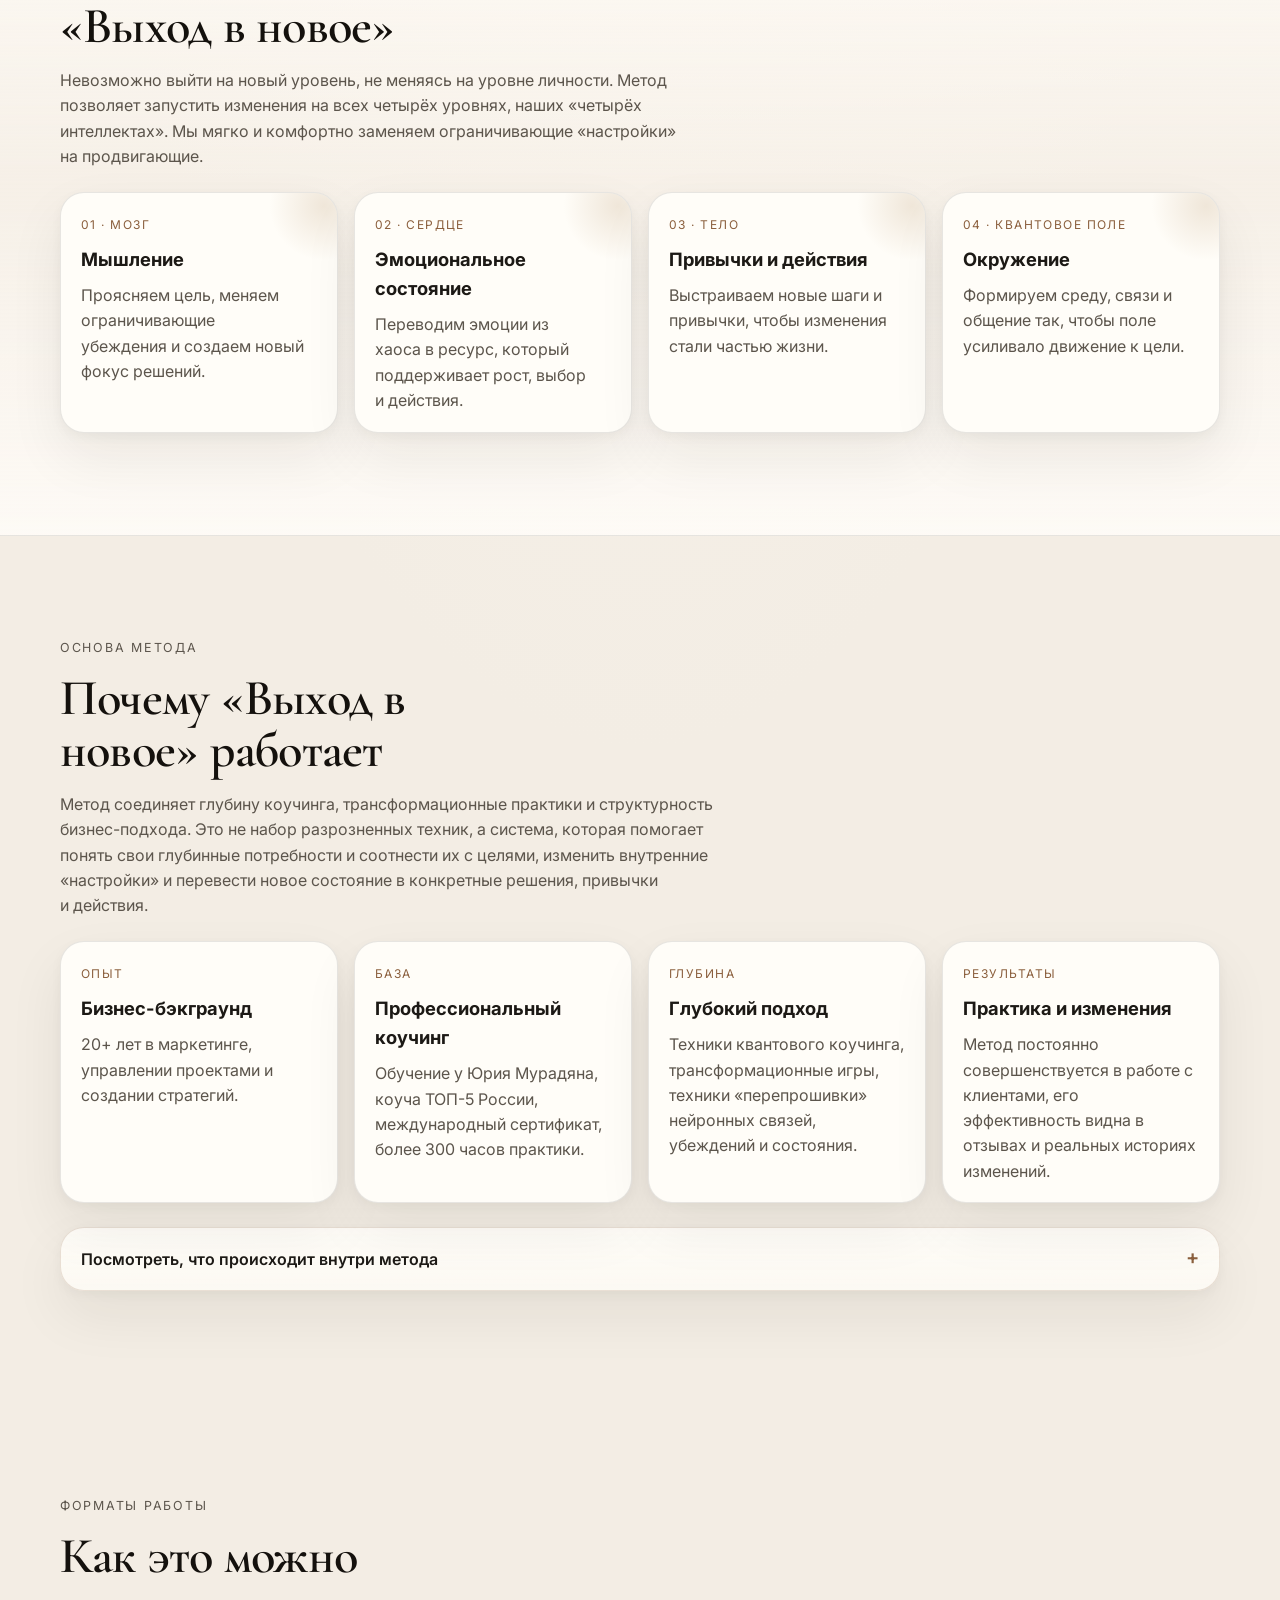
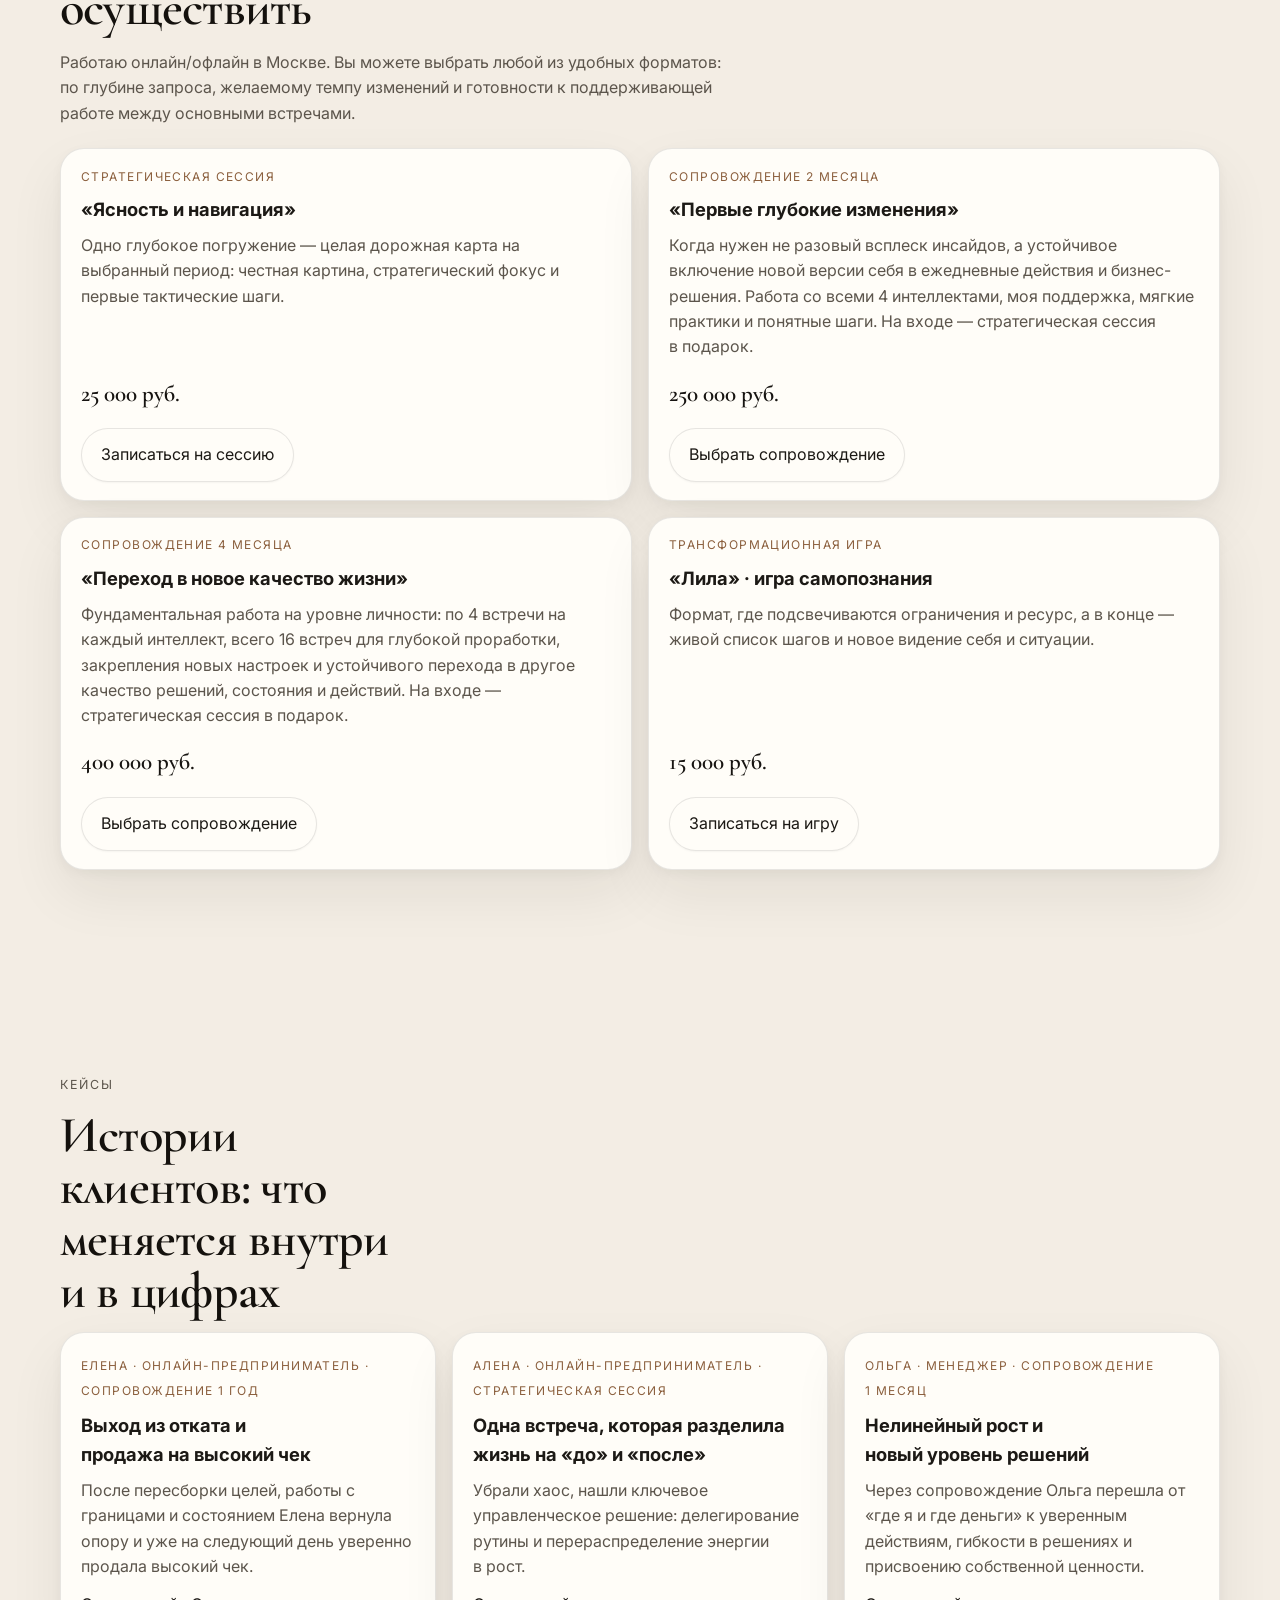
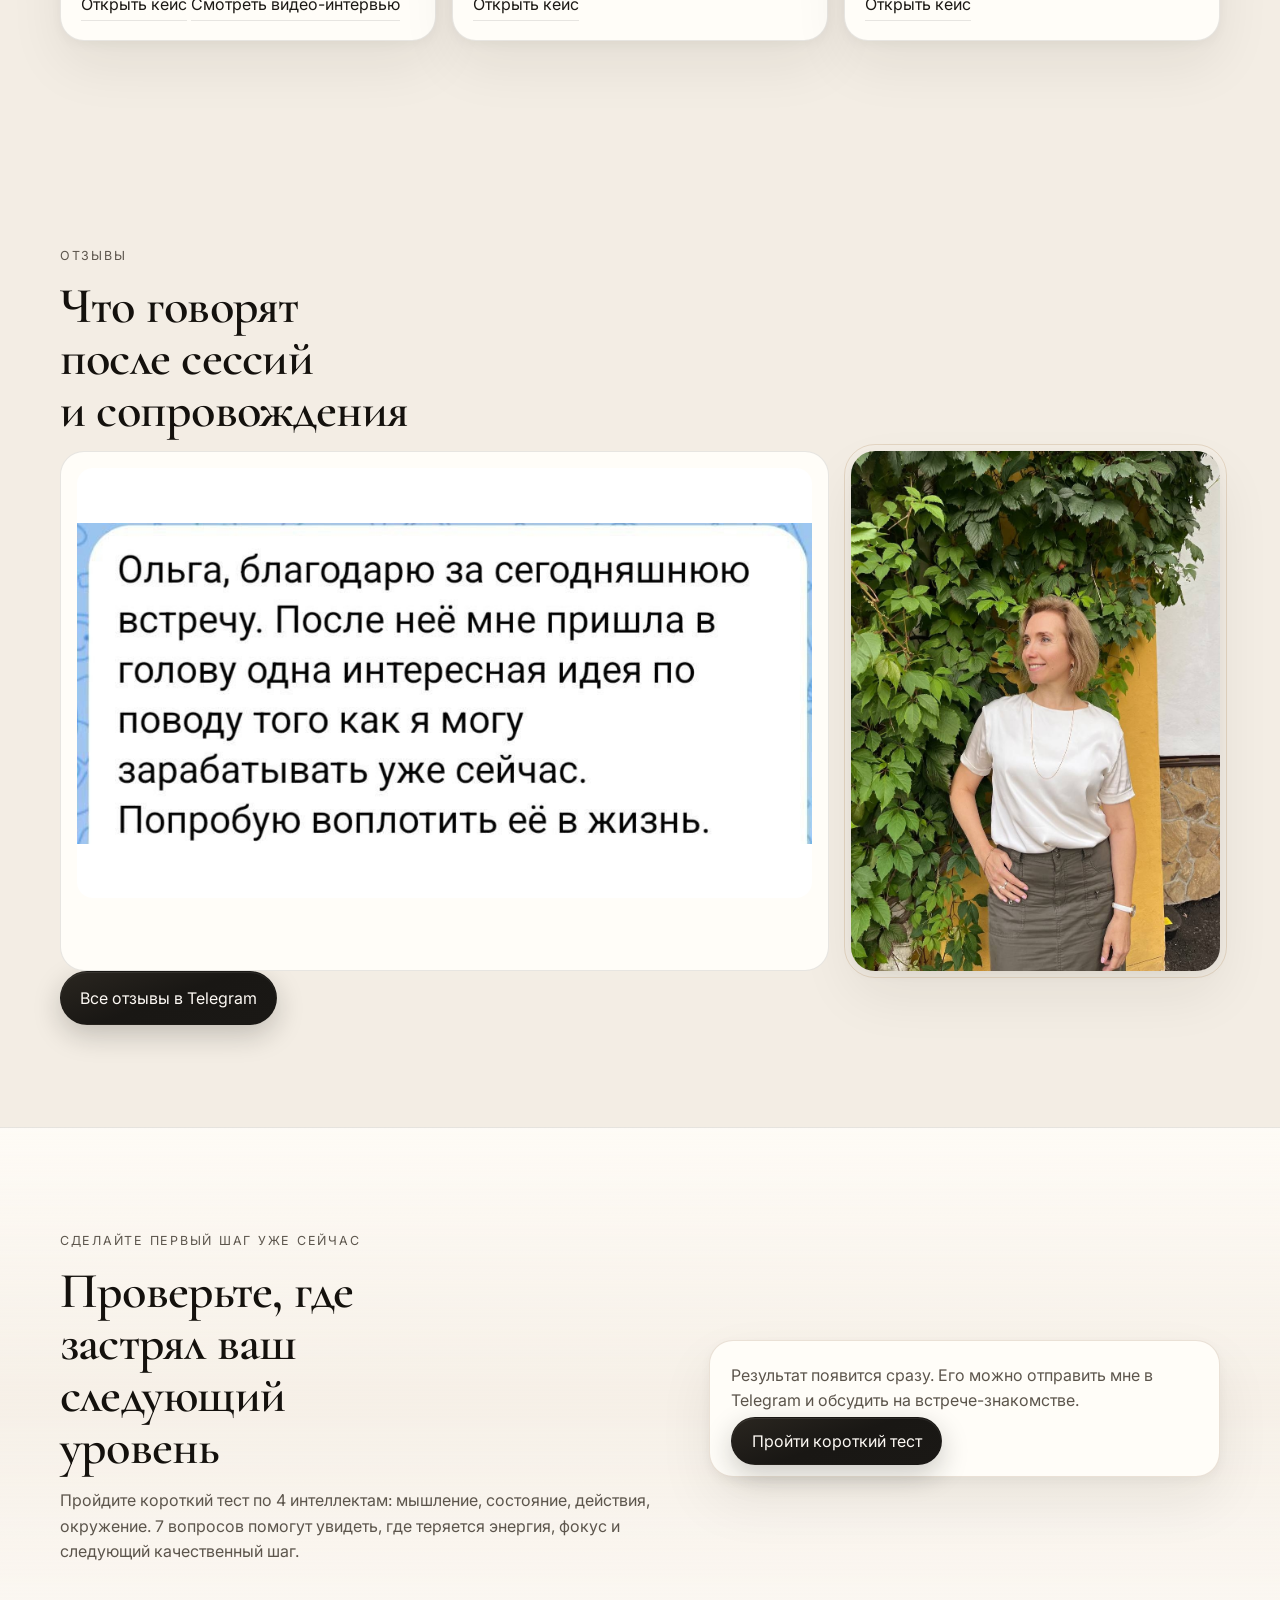
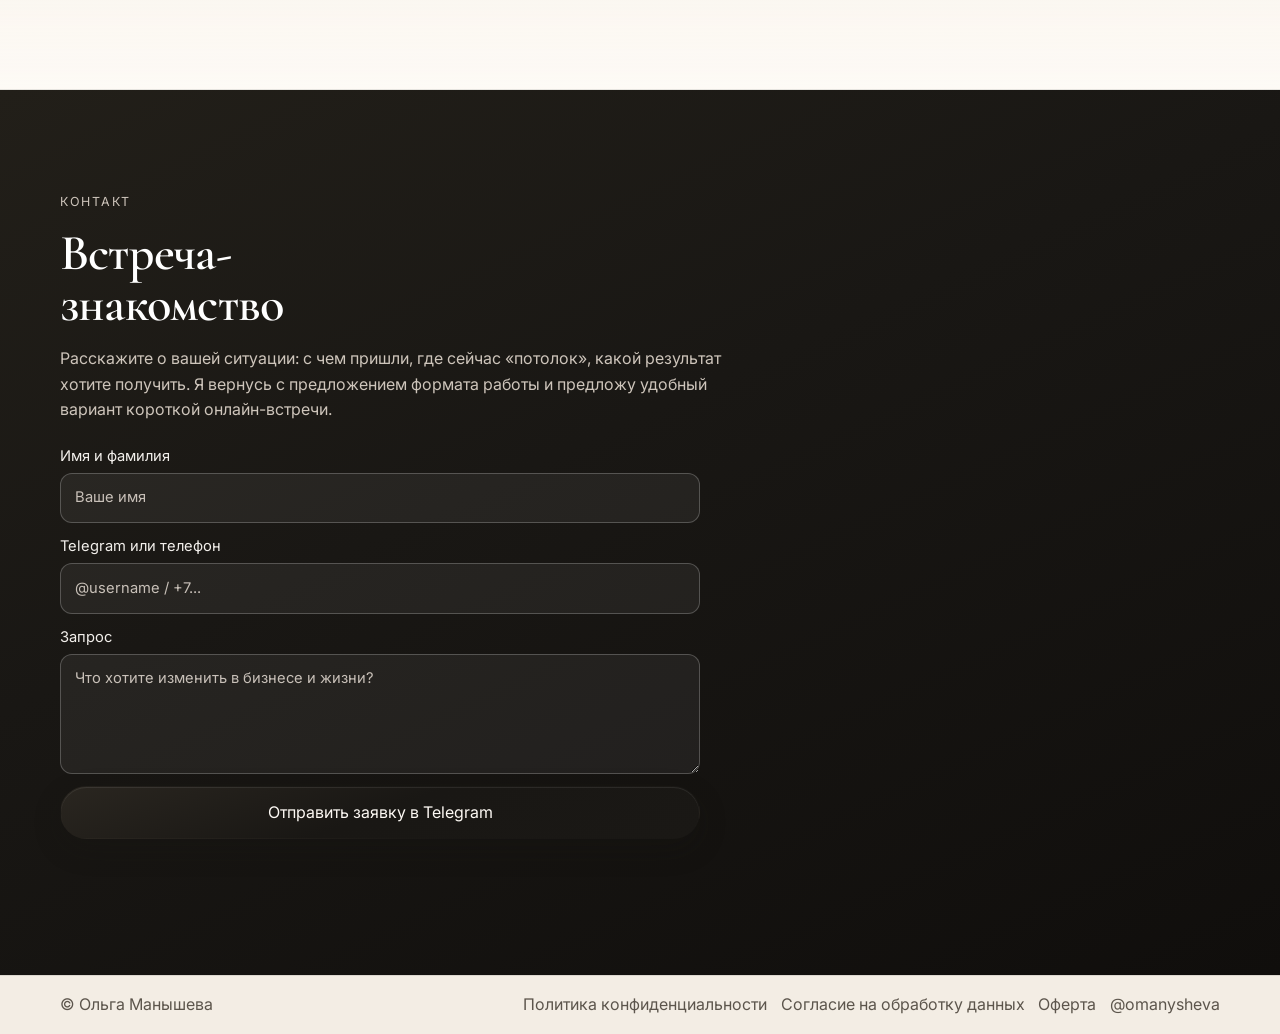
==== commit b6bc59a2: "Add files via upload" ====
--- a/index.html
+++ b/index.html
@@ -233,115 +233,120 @@
       <div class="container">
         <p class="section-eyebrow">Отзывы</p>
         <h2 class="section-title">Что говорят после сессий и сопровождения</h2>
-        <div class="reviews">
-          <article class="review-card is-active">
-            <p class="review-card__title">Отзывы клиентов · 1</p>
-            <img src="Cases/1.jpg" alt="Скрин отзыва клиента" loading="lazy" />
-          </article>
-          <article class="review-card">
-            <p class="review-card__title">Отзывы клиентов · 2</p>
-            <img src="Cases/2.jpg" alt="Скрин отзыва клиента" loading="lazy" />
-          </article>
-          <article class="review-card">
-            <p class="review-card__title">Отзывы клиентов · 3</p>
-            <img src="Cases/3.jpg" alt="Скрин отзыва клиента" loading="lazy" />
-          </article>
-          <article class="review-card">
-            <p class="review-card__title">Отзывы клиентов · 4</p>
-            <img src="Cases/4.jpg" alt="Скрин отзыва клиента" loading="lazy" />
-          </article>
-          <article class="review-card">
-            <p class="review-card__title">Отзывы клиентов · 5</p>
-            <img src="Cases/5.1.jpg" alt="Скрин отзыва клиента" loading="lazy" />
-          </article>
-          <article class="review-card">
-            <p class="review-card__title">Отзывы клиентов · 6</p>
-            <img src="Cases/5.2.jpg" alt="Скрин отзыва клиента" loading="lazy" />
-          </article>
-          <article class="review-card">
-            <p class="review-card__title">Отзывы клиентов · 7</p>
-            <img src="Cases/6.jpg" alt="Скрин отзыва клиента" loading="lazy" />
-          </article>
-          <article class="review-card">
-            <p class="review-card__title">Отзывы клиентов · 8</p>
-            <img src="Cases/7.jpg" alt="Скрин отзыва клиента" loading="lazy" />
-          </article>
-          <article class="review-card">
-            <p class="review-card__title">Отзывы клиентов · 9</p>
-            <img src="Cases/8.jpg" alt="Скрин отзыва клиента" loading="lazy" />
-          </article>
-          <article class="review-card">
-            <p class="review-card__title">Отзывы клиентов · 10</p>
-            <img src="Cases/9.jpg" alt="Скрин отзыва клиента" loading="lazy" />
-          </article>
-          <article class="review-card">
-            <p class="review-card__title">Отзывы клиентов · 11</p>
-            <img src="Cases/10.jpg" alt="Скрин отзыва клиента" loading="lazy" />
-          </article>
-          <article class="review-card">
-            <p class="review-card__title">Отзывы клиентов · 12</p>
-            <img src="Cases/11.jpg" alt="Скрин отзыва клиента" loading="lazy" />
-          </article>
-          <article class="review-card">
-            <p class="review-card__title">Отзывы клиентов · 13</p>
-            <img src="Cases/14.jpg" alt="Скрин отзыва клиента" loading="lazy" />
-          </article>
-          <article class="review-card">
-            <p class="review-card__title">Отзывы клиентов · 14</p>
-            <img src="Cases/16.jpg" alt="Скрин отзыва клиента" loading="lazy" />
-          </article>
-          <article class="review-card">
-            <p class="review-card__title">Отзывы клиентов · 15</p>
-            <img src="Cases/17.jpg" alt="Скрин отзыва клиента" loading="lazy" />
-          </article>
-          <article class="review-card">
-            <p class="review-card__title">Отзывы клиентов · 16</p>
-            <img src="Cases/18.jpg" alt="Скрин отзыва клиента" loading="lazy" />
-          </article>
-          <article class="review-card">
-            <p class="review-card__title">Отзывы клиентов · 17</p>
-            <img src="Cases/19.jpg" alt="Скрин отзыва клиента" loading="lazy" />
-          </article>
-          <article class="review-card">
-            <p class="review-card__title">Отзывы клиентов · 18</p>
-            <img src="Cases/20.jpg" alt="Скрин отзыва клиента" loading="lazy" />
-          </article>
-          <article class="review-card">
-            <p class="review-card__title">Кейс Алены · отзыв 1</p>
-            <img src="Cases/Alyona_1.jpg" alt="Скрин отзыва Алены о стратегической сессии" loading="lazy" />
-          </article>
-          <article class="review-card">
-            <p class="review-card__title">Кейс Алены · отзыв 2</p>
-            <img src="Cases/Alyona_2.jpg" alt="Скрин отзыва Алены о стратегической сессии" loading="lazy" />
-          </article>
-          <article class="review-card">
-            <p class="review-card__title">Кейс Алены · отзыв 3</p>
-            <img src="Cases/Alyona_3.jpg" alt="Скрин отзыва Алены о стратегической сессии" loading="lazy" />
-          </article>
-          <article class="review-card">
-            <p class="review-card__title">Кейс Алены · отзыв 4</p>
-            <img src="Cases/Alyona_4.jpg" alt="Скрин отзыва Алены о стратегической сессии" loading="lazy" />
-          </article>
-          <article class="review-card">
-            <p class="review-card__title">Кейс Елены · отзыв 1</p>
-            <img src="Cases/Elena_1.jpg" alt="Скрин отзыва Елены о сопровождении" loading="lazy" />
-          </article>
-          <article class="review-card">
-            <p class="review-card__title">Кейс Елены · отзыв 2</p>
-            <img src="Cases/Elena_2.jpg" alt="Скрин отзыва Елены о сопровождении" loading="lazy" />
-          </article>
-          <article class="review-card">
-            <p class="review-card__title">Кейс Елены · отзыв 3</p>
-            <img src="Cases/Elena_3.jpg" alt="Скрин отзыва Елены о сопровождении" loading="lazy" />
-          </article>
-          <article class="review-card">
-            <p class="review-card__title">Кейс Ольги · отзыв</p>
-            <img src="Cases/Olga.jpg" alt="Скрин отзыва Ольги о сопровождении" loading="lazy" />
-          </article>
-          <article class="review-card">
-            <p class="review-card__title">Отзывы клиентов · Ольга и Елена</p>
-            <img src="Cases/Ольга и Елена.jpg" alt="Скрин отзывов Ольги и Елены" loading="lazy" />
-          </article>
+        <div class="reviews-layout">
+          <div class="reviews">
+            <article class="review-card is-active">
+              <p class="review-card__title">Отзывы клиентов · 1</p>
+              <img src="Cases/1.jpg" alt="Скрин отзыва клиента" loading="lazy" />
+            </article>
+            <article class="review-card">
+              <p class="review-card__title">Отзывы клиентов · 2</p>
+              <img src="Cases/2.jpg" alt="Скрин отзыва клиента" loading="lazy" />
+            </article>
+            <article class="review-card">
+              <p class="review-card__title">Отзывы клиентов · 3</p>
+              <img src="Cases/3.jpg" alt="Скрин отзыва клиента" loading="lazy" />
+            </article>
+            <article class="review-card">
+              <p class="review-card__title">Отзывы клиентов · 4</p>
+              <img src="Cases/4.jpg" alt="Скрин отзыва клиента" loading="lazy" />
+            </article>
+            <article class="review-card">
+              <p class="review-card__title">Отзывы клиентов · 5</p>
+              <img src="Cases/5.1.jpg" alt="Скрин отзыва клиента" loading="lazy" />
+            </article>
+            <article class="review-card">
+              <p class="review-card__title">Отзывы клиентов · 6</p>
+              <img src="Cases/5.2.jpg" alt="Скрин отзыва клиента" loading="lazy" />
+            </article>
+            <article class="review-card">
+              <p class="review-card__title">Отзывы клиентов · 7</p>
+              <img src="Cases/6.jpg" alt="Скрин отзыва клиента" loading="lazy" />
+            </article>
+            <article class="review-card">
+              <p class="review-card__title">Отзывы клиентов · 8</p>
+              <img src="Cases/7.jpg" alt="Скрин отзыва клиента" loading="lazy" />
+            </article>
+            <article class="review-card">
+              <p class="review-card__title">Отзывы клиентов · 9</p>
+              <img src="Cases/8.jpg" alt="Скрин отзыва клиента" loading="lazy" />
+            </article>
+            <article class="review-card">
+              <p class="review-card__title">Отзывы клиентов · 10</p>
+              <img src="Cases/9.jpg" alt="Скрин отзыва клиента" loading="lazy" />
+            </article>
+            <article class="review-card">
+              <p class="review-card__title">Отзывы клиентов · 11</p>
+              <img src="Cases/10.jpg" alt="Скрин отзыва клиента" loading="lazy" />
+            </article>
+            <article class="review-card">
+              <p class="review-card__title">Отзывы клиентов · 12</p>
+              <img src="Cases/11.jpg" alt="Скрин отзыва клиента" loading="lazy" />
+            </article>
+            <article class="review-card">
+              <p class="review-card__title">Отзывы клиентов · 13</p>
+              <img src="Cases/14.jpg" alt="Скрин отзыва клиента" loading="lazy" />
+            </article>
+            <article class="review-card">
+              <p class="review-card__title">Отзывы клиентов · 14</p>
+              <img src="Cases/16.jpg" alt="Скрин отзыва клиента" loading="lazy" />
+            </article>
+            <article class="review-card">
+              <p class="review-card__title">Отзывы клиентов · 15</p>
+              <img src="Cases/17.jpg" alt="Скрин отзыва клиента" loading="lazy" />
+            </article>
+            <article class="review-card">
+              <p class="review-card__title">Отзывы клиентов · 16</p>
+              <img src="Cases/18.jpg" alt="Скрин отзыва клиента" loading="lazy" />
+            </article>
+            <article class="review-card">
+              <p class="review-card__title">Отзывы клиентов · 17</p>
+              <img src="Cases/19.jpg" alt="Скрин отзыва клиента" loading="lazy" />
+            </article>
+            <article class="review-card">
+              <p class="review-card__title">Отзывы клиентов · 18</p>
+              <img src="Cases/20.jpg" alt="Скрин отзыва клиента" loading="lazy" />
+            </article>
+            <article class="review-card">
+              <p class="review-card__title">Кейс Алены · отзыв 1</p>
+              <img src="Cases/Alyona_1.jpg" alt="Скрин отзыва Алены о стратегической сессии" loading="lazy" />
+            </article>
+            <article class="review-card">
+              <p class="review-card__title">Кейс Алены · отзыв 2</p>
+              <img src="Cases/Alyona_2.jpg" alt="Скрин отзыва Алены о стратегической сессии" loading="lazy" />
+            </article>
+            <article class="review-card">
+              <p class="review-card__title">Кейс Алены · отзыв 3</p>
+              <img src="Cases/Alyona_3.jpg" alt="Скрин отзыва Алены о стратегической сессии" loading="lazy" />
+            </article>
+            <article class="review-card">
+              <p class="review-card__title">Кейс Алены · отзыв 4</p>
+              <img src="Cases/Alyona_4.jpg" alt="Скрин отзыва Алены о стратегической сессии" loading="lazy" />
+            </article>
+            <article class="review-card">
+              <p class="review-card__title">Кейс Елены · отзыв 1</p>
+              <img src="Cases/Elena_1.jpg" alt="Скрин отзыва Елены о сопровождении" loading="lazy" />
+            </article>
+            <article class="review-card">
+              <p class="review-card__title">Кейс Елены · отзыв 2</p>
+              <img src="Cases/Elena_2.jpg" alt="Скрин отзыва Елены о сопровождении" loading="lazy" />
+            </article>
+            <article class="review-card">
+              <p class="review-card__title">Кейс Елены · отзыв 3</p>
+              <img src="Cases/Elena_3.jpg" alt="Скрин отзыва Елены о сопровождении" loading="lazy" />
+            </article>
+            <article class="review-card">
+              <p class="review-card__title">Кейс Ольги · отзыв</p>
+              <img src="Cases/Olga.jpg" alt="Скрин отзыва Ольги о сопровождении" loading="lazy" />
+            </article>
+            <article class="review-card">
+              <p class="review-card__title">Отзывы клиентов · Ольга и Елена</p>
+              <img src="Cases/Ольга и Елена.jpg" alt="Скрин отзывов Ольги и Елены" loading="lazy" />
+            </article>
+          </div>
+          <figure class="reviews-photo">
+            <img src="My photo/2.jpg" alt="Ольга Манышева" loading="lazy" />
+          </figure>
         </div>
         <div class="hero__actions">
           <a class="btn btn--primary" href="https://t.me/otzyvi_couch_OM" target="_blank" rel="noopener noreferrer">Все отзывы в Telegram</a>
@@ -364,7 +369,7 @@
     </section>
 
     <section class="section section--contact" id="contact">
-      <div class="container contact-layout">
+      <div class="container">
         <div>
           <p class="section-eyebrow">Контакт</p>
           <h2 class="section-title">Встреча-знакомство</h2>
@@ -386,9 +391,6 @@
           </form>
           <p class="form-note" aria-live="polite"></p>
         </div>
-        <figure class="contact-photo">
-          <img src="My photo/2.jpg" alt="Ольга Манышева смотрит в сторону формы заявки" loading="lazy" />
-        </figure>
       </div>
     </section>
   </main>
--- a/styles.css
+++ b/styles.css
@@ -290,6 +290,12 @@
 
 .video-wrap { border: 1px solid var(--line); border-radius: var(--radius); padding: 0.85rem; background: var(--surface); box-shadow: var(--shadow-card); }
 
+.reviews-layout {
+  display: grid;
+  grid-template-columns: minmax(0, 1fr) minmax(240px, 0.48fr);
+  gap: 1.4rem;
+  align-items: stretch;
+}
 .reviews { position: relative; min-height: 520px; }
 .review-card {
   position: absolute;
@@ -307,7 +313,7 @@
   align-content: start;
 }
 .review-card.is-active { opacity: 1; transform: translateY(0); }
-.review-card__title { margin: 0; font-weight: 600; }
+.review-card__title { display: none; }
 .review-card__text {
   margin: 0;
   color: var(--muted);
@@ -322,6 +328,15 @@
   border-radius: 16px;
   background: #fff;
 }
+.reviews-photo {
+  margin: 0;
+  min-height: 520px;
+  border-radius: var(--radius);
+  overflow: hidden;
+  box-shadow: var(--shadow-card);
+  outline: 1px solid rgba(184, 149, 106, 0.28);
+  outline-offset: 6px;
+}
 
 .pdf-list {
   margin: 0;
@@ -347,21 +362,6 @@
 .section--contact {
   background: linear-gradient(155deg, #221f19 0%, var(--dark) 42%, #100e0c 100%);
   color: #f2efeb;
-}
-.contact-layout {
-  display: grid;
-  grid-template-columns: minmax(0, 1fr) minmax(280px, 0.75fr);
-  gap: 2rem;
-  align-items: end;
-}
-.contact-photo {
-  margin: 0;
-  min-height: 520px;
-  border-radius: var(--radius);
-  overflow: hidden;
-  box-shadow: 0 24px 56px rgba(0, 0, 0, 0.28);
-  outline: 1px solid rgba(184, 149, 106, 0.35);
-  outline-offset: 6px;
 }
 .section--contact .section-title { color: #fff; }
 .section--contact .section-eyebrow, .section--contact .section-lead { color: #cec5bb; }
@@ -431,12 +431,12 @@
   .nav--open { transform: translateY(0); opacity: 1; pointer-events: auto; }
   .grid { grid-template-columns: 1fr; }
   .grid--offers, .grid--cases, .intelligence-grid, .trust-grid, .method-details__content, .lead-magnet { grid-template-columns: 1fr; }
-  .contact-layout { grid-template-columns: 1fr; }
+  .reviews-layout { grid-template-columns: 1fr; }
   h1 { max-width: 14ch; }
   .section-title { max-width: 13ch; }
   .bottom-photo { min-height: 300px; }
   .reviews { min-height: 420px; }
   .review-card img { height: 260px; }
-  .contact-photo { min-height: 420px; order: -1; }
+  .reviews-photo { min-height: 340px; }
   .footer__links { justify-content: flex-start; }
 }
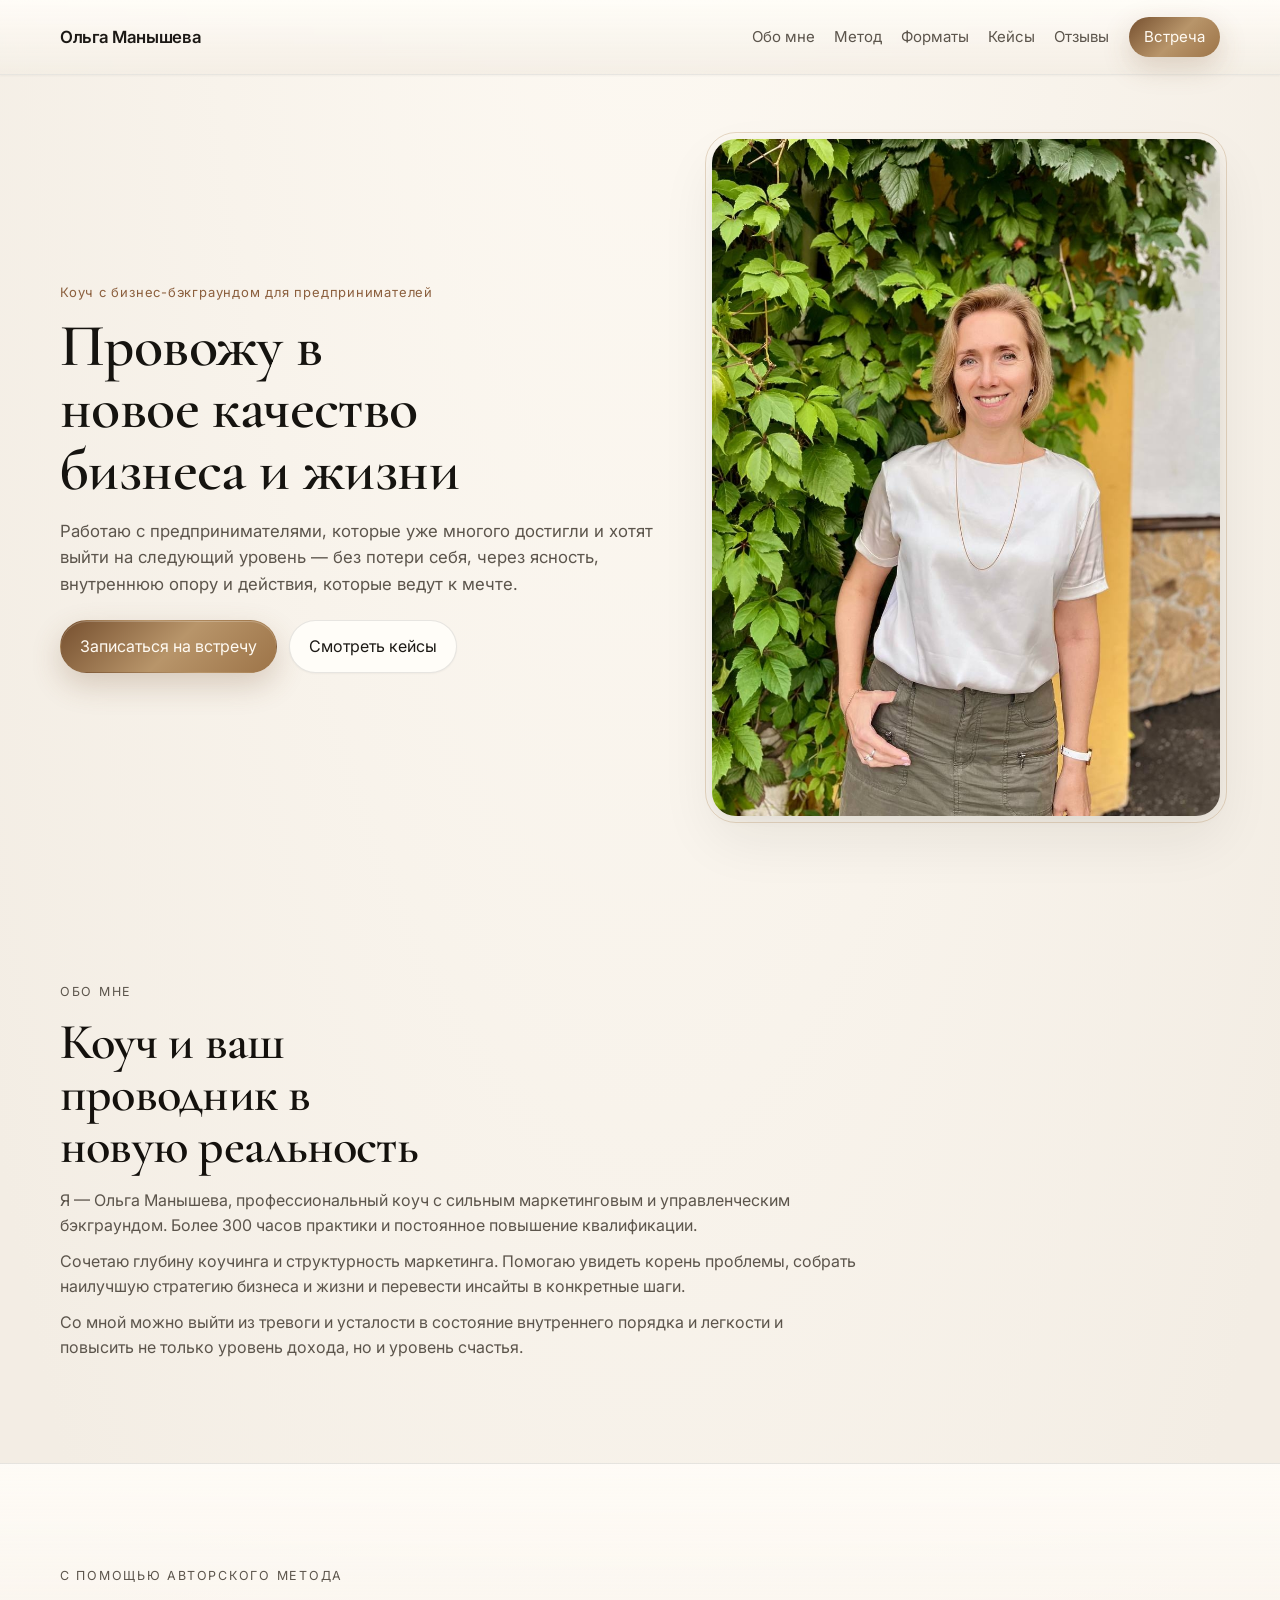
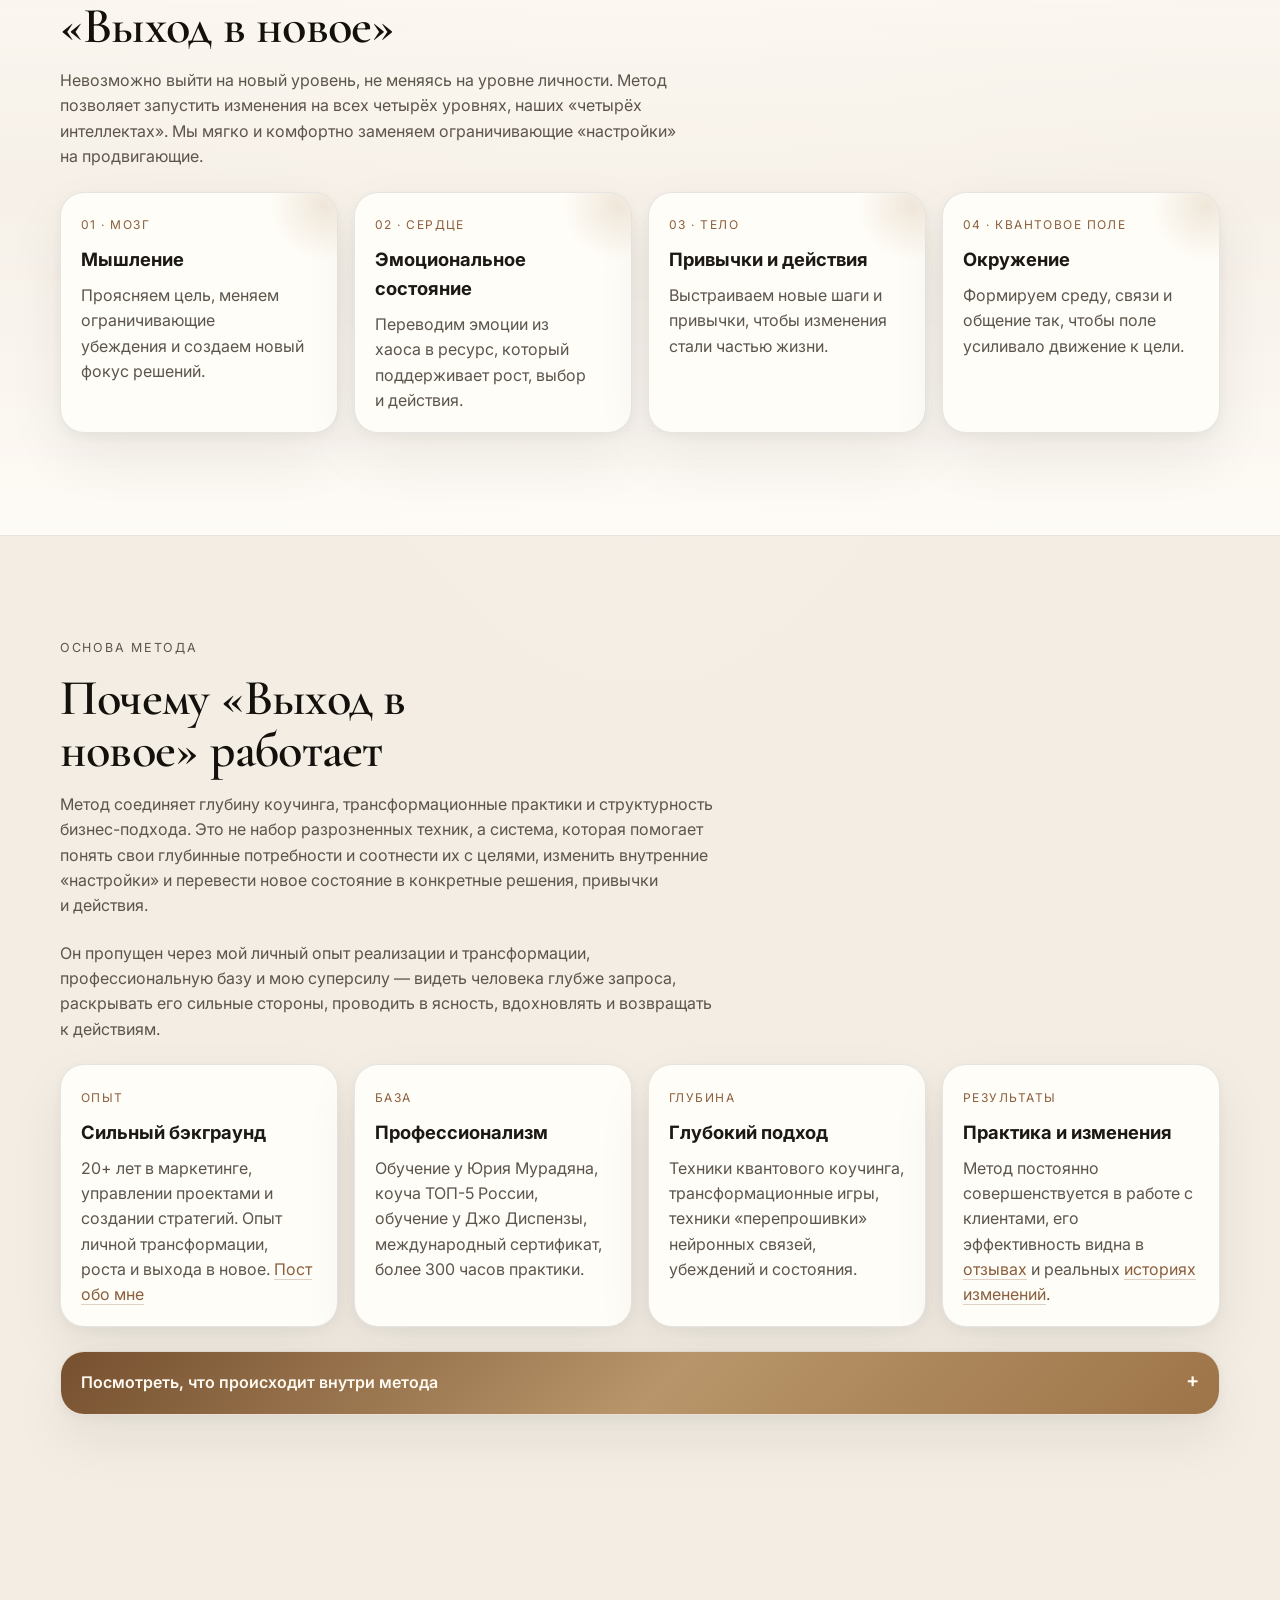
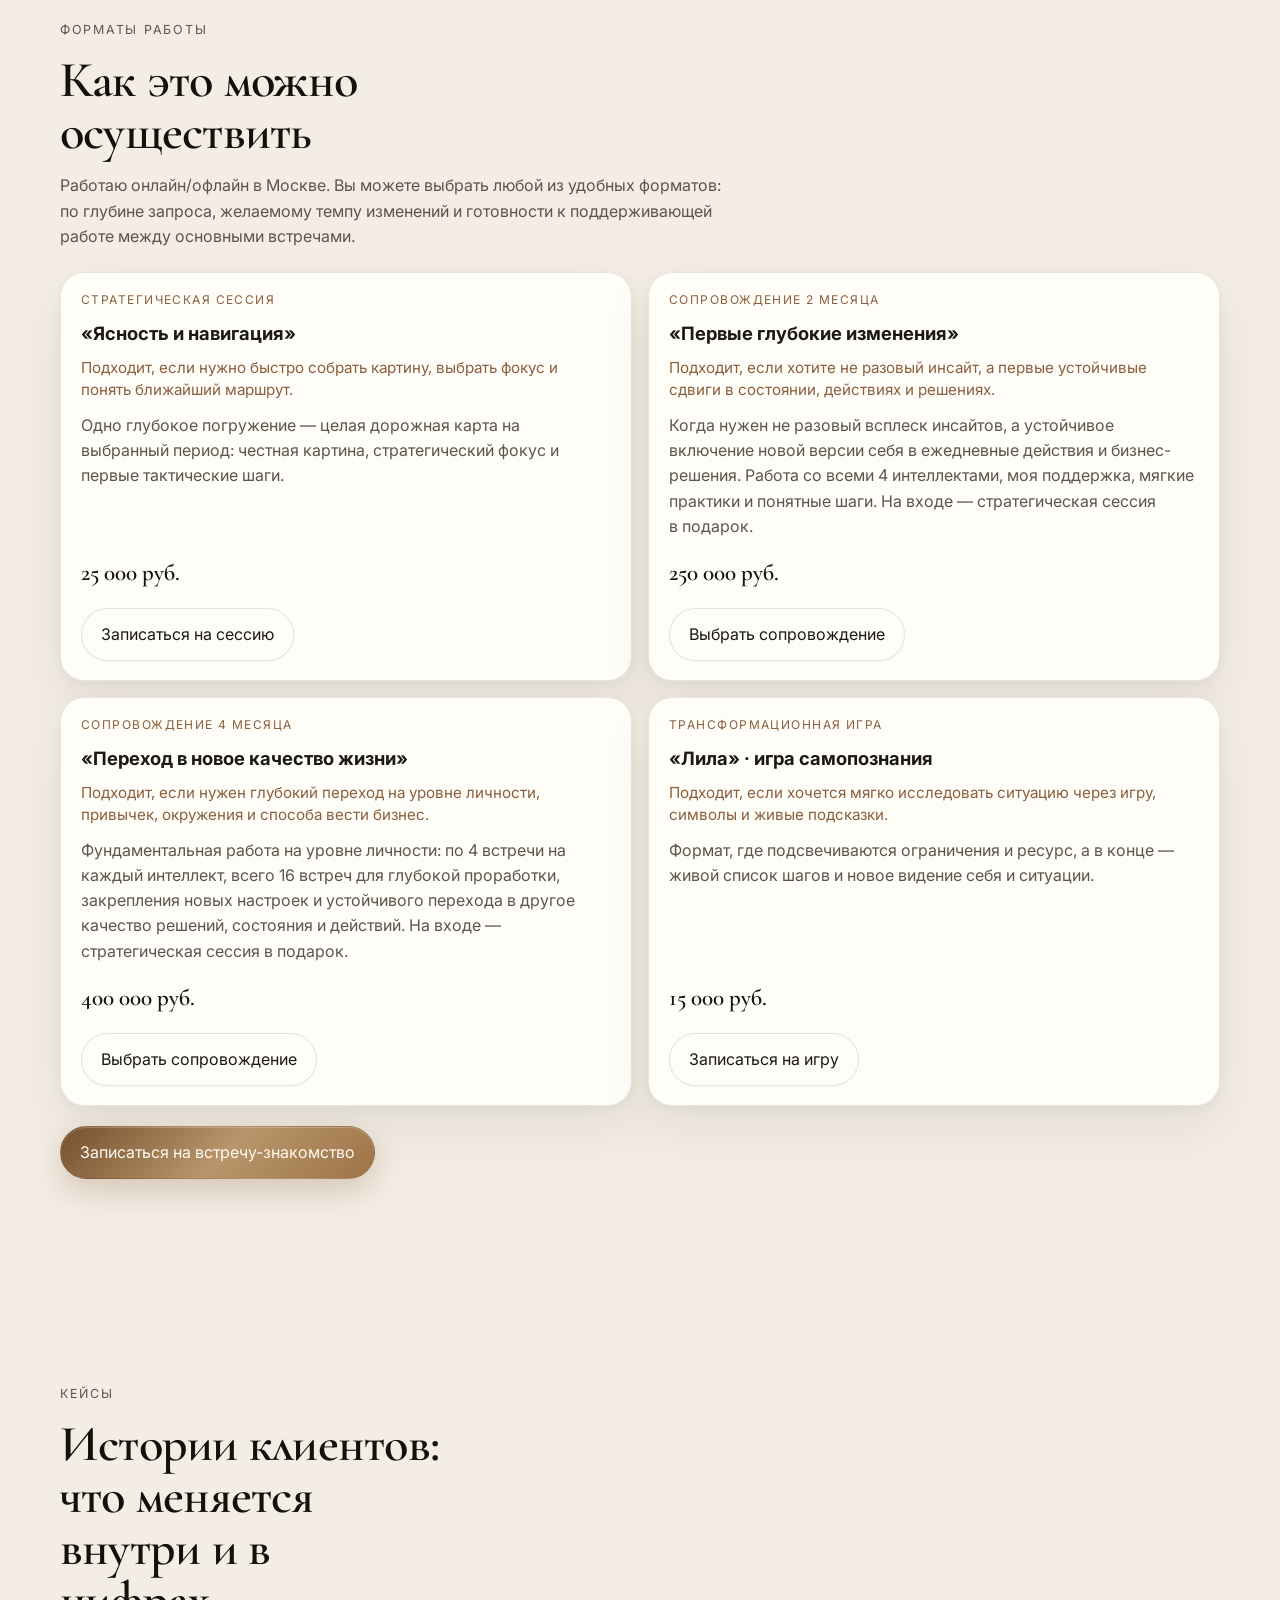
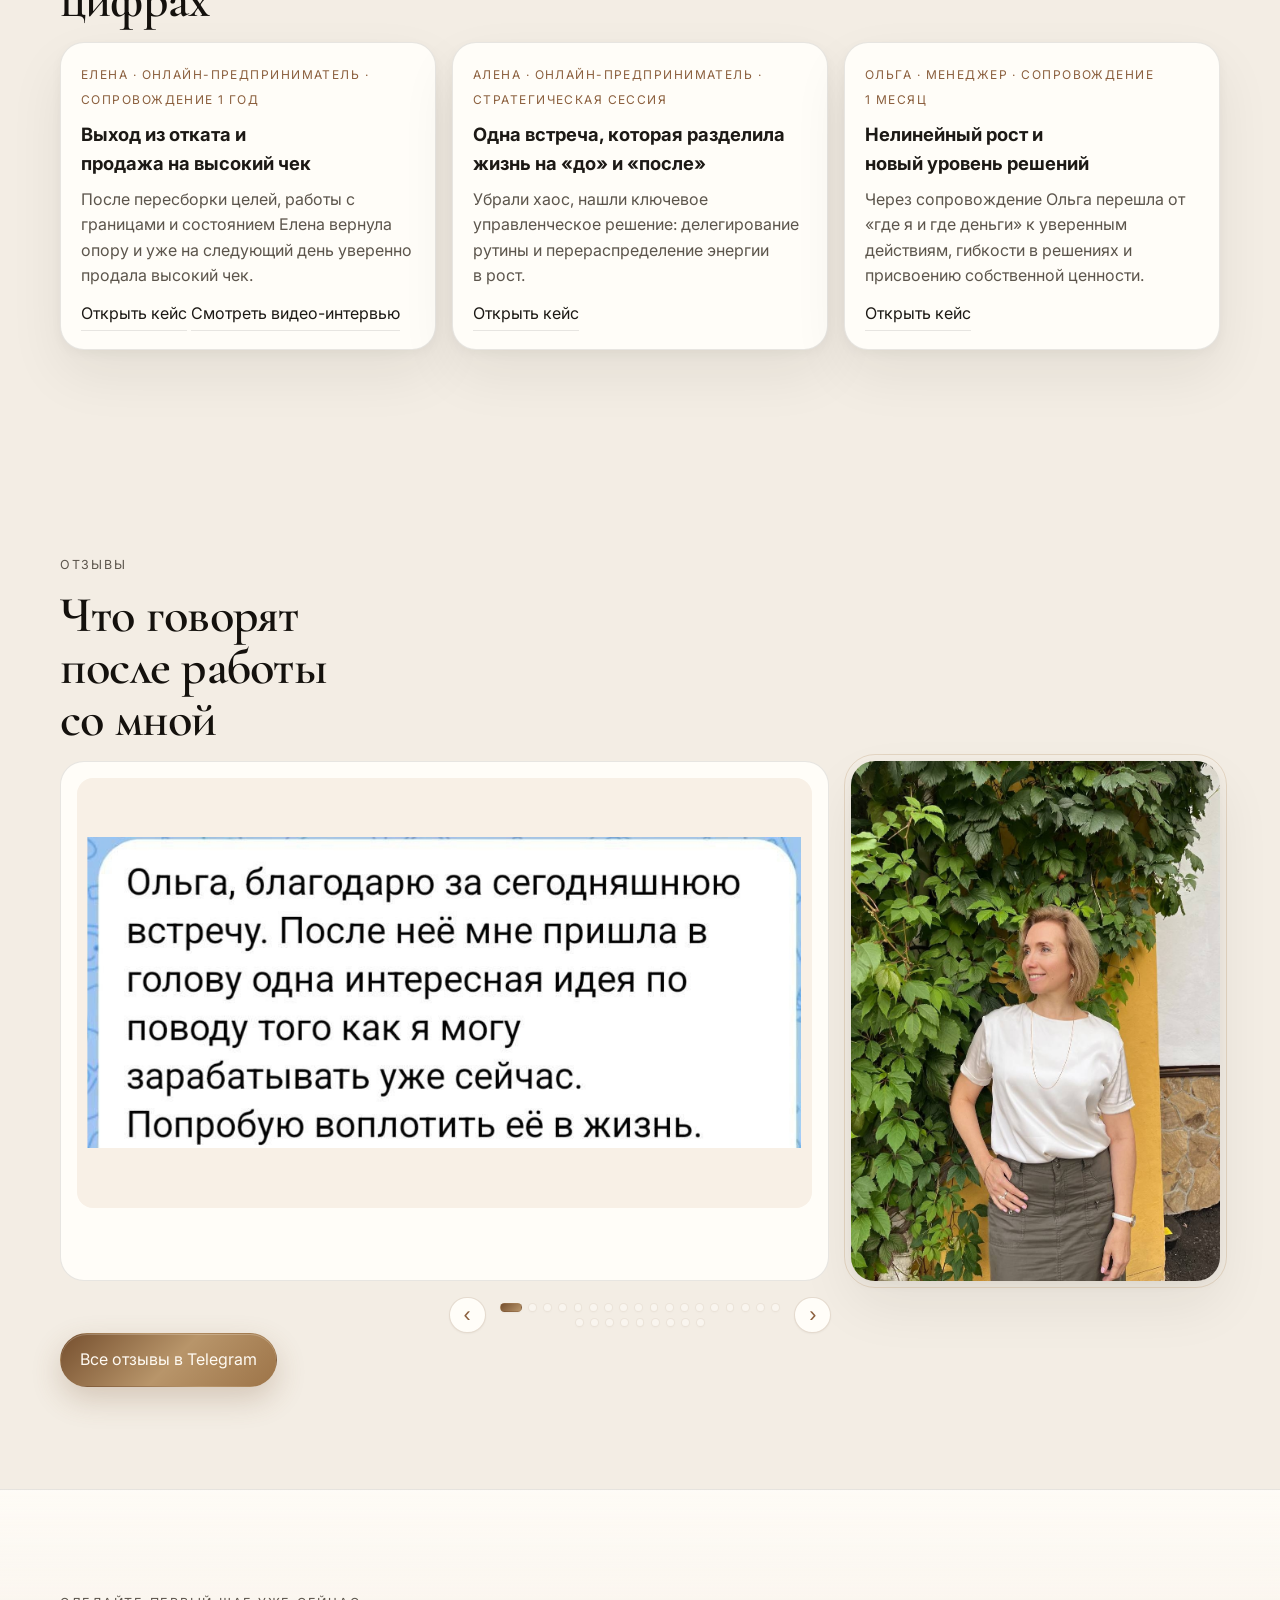
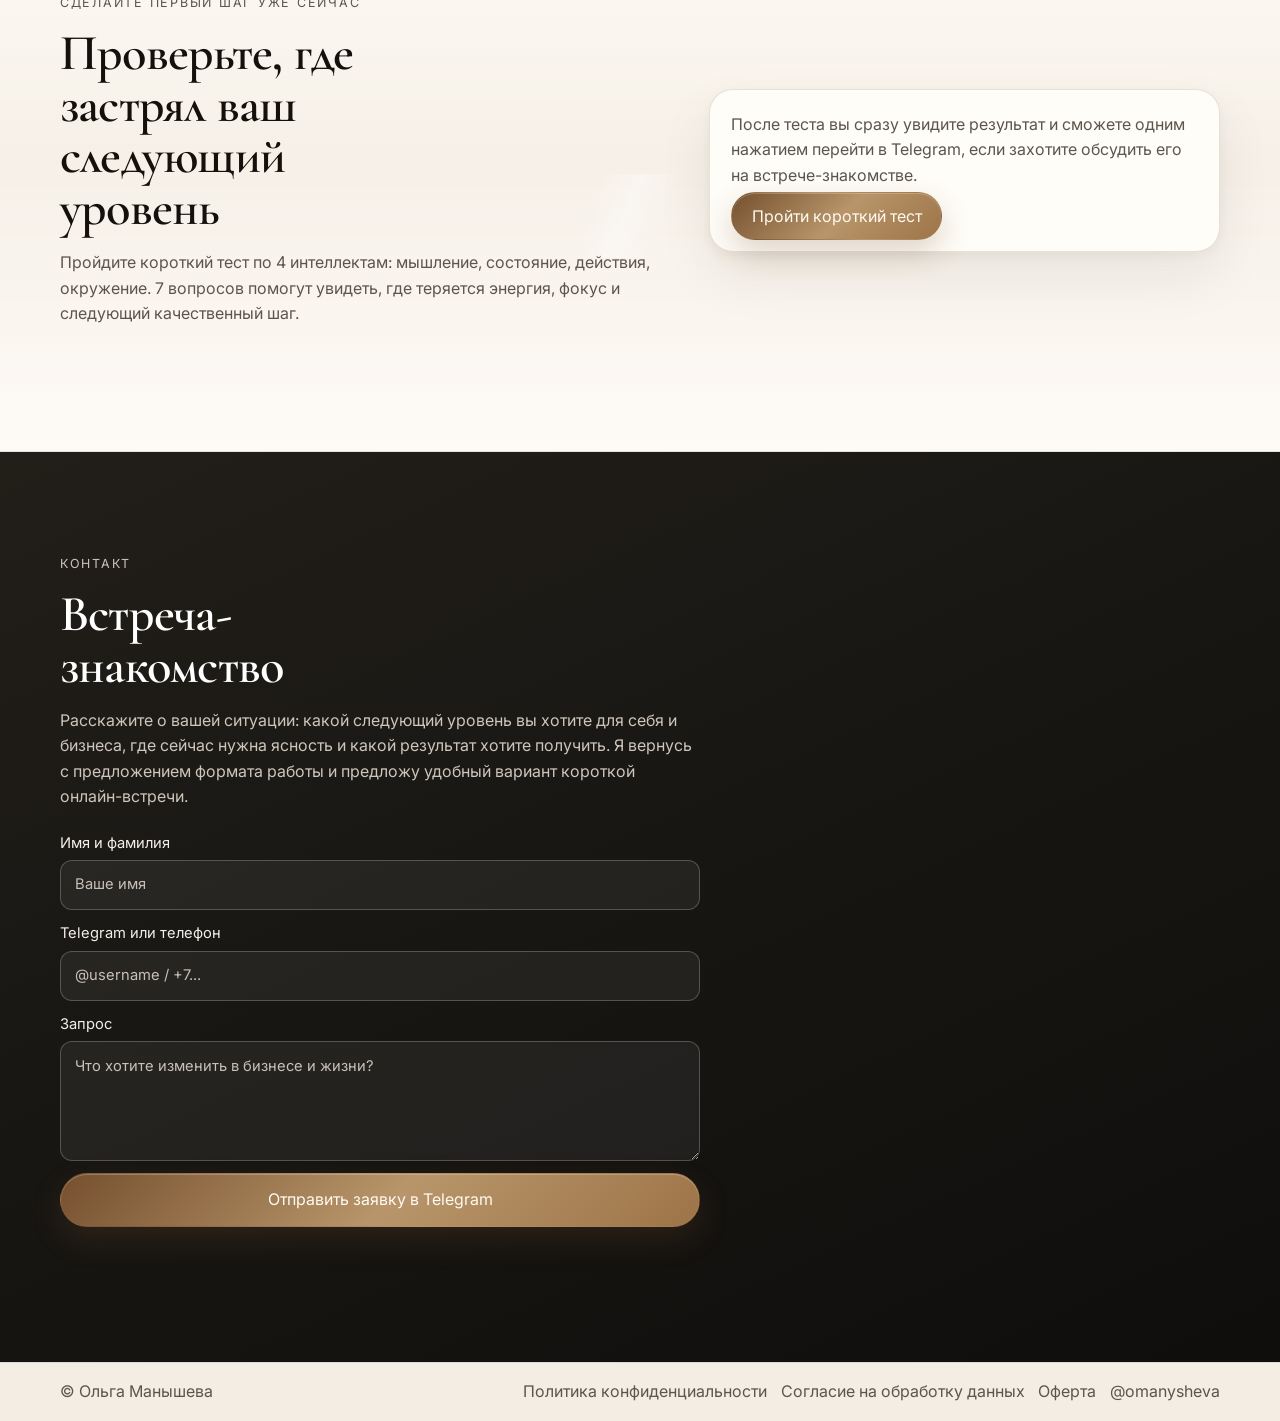
==== commit 3b852b49: "Add files via upload" ====
--- a/index.html
+++ b/index.html
@@ -1,490 +1,543 @@
-<!DOCTYPE html>
-<html lang="ru">
-<head>
-  <meta charset="UTF-8" />
-  <meta name="viewport" content="width=device-width, initial-scale=1.0" />
-  <meta name="description" content="Ольга Манышева — коуч для предпринимателей: масштабные решения за операционкой, стратегия и трансформация, опора на себя. Более 300 часов практики. Метод «Выход в новое»." />
-  <meta name="robots" content="index,follow" />
-  <meta name="theme-color" content="#191714" />
-  <meta property="og:type" content="website" />
-  <meta property="og:locale" content="ru_RU" />
-  <meta property="og:site_name" content="Ольга Манышева" />
-  <meta property="og:title" content="Ольга Манышева — коуч для предпринимателей" />
-  <meta property="og:description" content="Масштабные решения за операционкой и достигаторством: стратегия + трансформация. Опора на себя — управление бизнесом из свободы, а не напряжения. Метод «Выход в новое»." />
-  <meta property="og:image" content="My photo/1.jpg" />
-  <meta name="twitter:card" content="summary_large_image" />
-  <meta name="twitter:title" content="Ольга Манышева — коуч для предпринимателей" />
-  <meta name="twitter:description" content="Масштабные решения за операционкой: стратегия + трансформация. Опора на себя, бизнес из свободы. Метод «Выход в новое»." />
-  <meta name="twitter:image" content="My photo/1.jpg" />
-  <title>Ольга Манышева — коуч для предпринимателей</title>
-  <link rel="icon" href="data:image/svg+xml,%3Csvg xmlns=%27http://www.w3.org/2000/svg%27 viewBox=%270 0 64 64%27%3E%3Crect width=%2764%27 height=%2764%27 rx=%2712%27 fill=%27%2324201b%27/%3E%3Ctext x=%2732%27 y=%2740%27 font-size=%2732%27 text-anchor=%27middle%27 fill=%27%23fffdfa%27 font-family=%27Arial%27%3E%D0%9E%3C/text%3E%3C/svg%3E" />
-  <link rel="preconnect" href="https://fonts.googleapis.com" />
-  <link rel="preconnect" href="https://fonts.gstatic.com" crossorigin />
-  <link href="https://fonts.googleapis.com/css2?family=Cormorant+Garamond:ital,wght@0,500;0,600;0,700;1,500&family=Inter:wght@400;500;600;700&display=swap" rel="stylesheet" />
-  <link rel="stylesheet" href="styles.css" />
-</head>
-<body id="top">
-  <header class="header">
-    <div class="container header__inner">
-      <a class="logo" href="#top">Ольга Манышева</a>
-      <nav class="nav" aria-label="Основное меню">
-        <a href="#about">Обо мне</a>
-        <a href="#method">Метод</a>
-        <a href="#offers">Форматы</a>
-        <a href="#cases">Кейсы</a>
-        <a href="#reviews">Отзывы</a>
-        <a href="#contact" class="nav__cta">Встреча</a>
-      </nav>
-      <button class="menu-btn" type="button" aria-label="Открыть меню" aria-expanded="false">
-        <span></span><span></span><span></span>
-      </button>
-    </div>
-  </header>
-
-  <main>
-    <section class="hero">
-      <div class="container hero__inner">
-        <div>
-          <p class="eyebrow eyebrow--sentence">Коуч с бизнес-бэкграундом для предпринимателей</p>
-          <h1>Провожу в новое качество <span class="nowrap">бизнеса и жизни</span></h1>
-          <p class="lead">Работаю с предпринимателями, которые уперлись в «потолок», устали от хаоса и хотят расти без выгорания, быстрее достигать целей и приходить к мечте.</p>
-          <div class="hero__actions">
-            <a class="btn btn--primary" href="#contact">Записаться на встречу</a>
-            <a class="btn" href="#cases">Смотреть кейсы</a>
-          </div>
-        </div>
-        <figure class="hero__photo">
-          <img src="My photo/1.jpg" alt="Ольга Манышева" />
-        </figure>
-      </div>
-    </section>
-
-    <section class="section" id="about">
-      <div class="container">
-        <p class="section-eyebrow">Обо мне</p>
-        <h2 class="section-title">Коуч и&nbsp;ваш проводник в новую реальность</h2>
-        <div class="about">
-          <p>Я — Ольга Манышева, профессиональный коуч с сильным маркетинговым и управленческим бэкграундом. Более 300 часов практики и постоянное повышение квалификации.</p>
-          <p>Сочетаю глубину коучинга и структурность маркетинга. Помогаю увидеть корень проблемы, собрать наилучшую стратегию бизнеса и жизни и перевести инсайды в конкретные шаги.</p>
-          <p>Со мной можно выйти из тревоги и усталости в состояние внутреннего порядка и легкости и повысить не только уровень дохода, но и уровень счастья.</p>
-        </div>
-      </div>
-    </section>
-
-    <section class="section section--soft" id="method">
-      <div class="container">
-        <p class="section-eyebrow">С помощью авторского метода</p>
-        <h2 class="section-title">«Выход в новое»</h2>
-        <p class="section-lead">Невозможно выйти на новый уровень, не меняясь на уровне личности. Метод позволяет запустить изменения на всех четырёх уровнях, наших «четырёх интеллектах». Мы мягко и комфортно заменяем ограничивающие «настройки» на продвигающие.</p>
-        <ul class="grid intelligence-grid">
-          <li class="card intelligence-card">
-            <span class="card__num">01 · Мозг</span>
-            <h3 class="card__title">Мышление</h3>
-            <p class="card__text">Проясняем цель, меняем ограничивающие убеждения и создаем новый фокус решений.</p>
-          </li>
-          <li class="card intelligence-card">
-            <span class="card__num">02 · Сердце</span>
-            <h3 class="card__title">Эмоциональное состояние</h3>
-            <p class="card__text">Переводим эмоции из хаоса в ресурс, который поддерживает рост, выбор и действия.</p>
-          </li>
-          <li class="card intelligence-card">
-            <span class="card__num">03 · Тело</span>
-            <h3 class="card__title">Привычки и действия</h3>
-            <p class="card__text">Выстраиваем новые шаги и привычки, чтобы изменения стали частью жизни.</p>
-          </li>
-          <li class="card intelligence-card">
-            <span class="card__num">04 · Квантовое поле</span>
-            <h3 class="card__title">Окружение</h3>
-            <p class="card__text">Формируем среду, связи и общение так, чтобы поле усиливало движение к цели.</p>
-          </li>
-        </ul>
-      </div>
-    </section>
-
-    <section class="section" id="method-proof">
-      <div class="container">
-        <p class="section-eyebrow">Основа метода</p>
-        <h2 class="section-title">Почему «Выход в новое» работает</h2>
-        <p class="section-lead">Метод соединяет глубину коучинга, трансформационные практики и структурность бизнес-подхода. Это не набор разрозненных техник, а система, которая помогает понять свои глубинные потребности и соотнести их с целями, изменить внутренние «настройки» и перевести новое состояние в конкретные решения, привычки и действия.</p>
-        <ul class="grid trust-grid">
-          <li class="card">
-            <span class="card__num">Опыт</span>
-            <h3 class="card__title">Бизнес-бэкграунд</h3>
-            <p class="card__text">20+ лет в маркетинге, управлении проектами и создании стратегий.</p>
-          </li>
-          <li class="card">
-            <span class="card__num">База</span>
-            <h3 class="card__title">Профессиональный коучинг</h3>
-            <p class="card__text">Обучение у Юрия Мурадяна, коуча ТОП-5 России, международный сертификат, более 300 часов практики.</p>
-          </li>
-          <li class="card">
-            <span class="card__num">Глубина</span>
-            <h3 class="card__title">Глубокий подход</h3>
-            <p class="card__text">Техники квантового коучинга, трансформационные игры, техники «перепрошивки» нейронных связей, убеждений и состояния.</p>
-          </li>
-          <li class="card">
-            <span class="card__num">Результаты</span>
-            <h3 class="card__title">Практика и изменения</h3>
-            <p class="card__text">Метод постоянно совершенствуется в работе с клиентами, его эффективность видна в отзывах и реальных историях изменений.</p>
-          </li>
-        </ul>
-        <details class="method-details">
-          <summary>Посмотреть, что происходит внутри метода</summary>
-          <div class="method-details__content">
-            <article class="method-step">
-              <span class="card__num">01</span>
-              <h3 class="card__title">Стратегия и тактика</h3>
-              <ul>
-                <li>Выявляем глубинную потребность.</li>
-                <li>Проводим «ревизию» по всем сферам.</li>
-                <li>Собираем честную картину: цель, ресурсы, стратегия.</li>
-                <li>Находим системообразующий вектор роста.</li>
-                <li>Формируем тактические шаги.</li>
-              </ul>
-            </article>
-            <article class="method-step">
-              <span class="card__num">02</span>
-              <h3 class="card__title">4 интеллекта</h3>
-              <ul>
-                <li>Мозг — убеждения и образ будущего.</li>
-                <li>Сердце — состояние и эмоция-катализатор.</li>
-                <li>Тело — привычки и действия.</li>
-                <li>Поле — окружение, связи, возможности.</li>
-              </ul>
-            </article>
-            <article class="method-step">
-              <span class="card__num">03</span>
-              <h3 class="card__title">Интеграция в жизнь и бизнес</h3>
-              <p>Переводим инсайды в решения, автоматизм в осознанность, достигаторство и гонку — в новое качество жизни и бизнеса.</p>
-            </article>
-          </div>
-          <p class="method-details__note">Мозг даёт карту, Сердце — топливо, Тело строит мост, а Поле обеспечивает попутный ветер.</p>
-        </details>
-      </div>
-    </section>
-
-    <section class="section" id="offers">
-      <div class="container">
-        <p class="section-eyebrow">Форматы работы</p>
-        <h2 class="section-title">Как это можно осуществить</h2>
-        <p class="section-lead">Работаю онлайн/офлайн в Москве. Вы можете выбрать любой из удобных форматов: по глубине запроса, желаемому темпу изменений и готовности к поддерживающей работе между основными встречами.</p>
-        <ul class="grid grid--offers">
-          <li class="card offer-card">
-            <span class="card__num">Стратегическая сессия</span>
-            <h3 class="card__title">«Ясность и навигация»</h3>
-            <p class="card__text">Одно глубокое погружение — целая дорожная карта на выбранный период: честная картина, стратегический фокус и первые тактические шаги.</p>
-            <p class="offer-card__price">25 000 руб.</p>
-            <a class="btn offer-card__action" href="#contact" data-service="Стратегическая сессия «Ясность и навигация»">Записаться на сессию</a>
-          </li>
-          <li class="card offer-card">
-            <span class="card__num">Сопровождение 2 месяца</span>
-            <h3 class="card__title">«Первые глубокие изменения»</h3>
-            <p class="card__text">Когда нужен не разовый всплеск инсайдов, а устойчивое включение новой версии себя в ежедневные действия и бизнес-решения. Работа со всеми 4 интеллектами, моя поддержка, мягкие практики и понятные шаги. На входе — стратегическая сессия в подарок.</p>
-            <p class="offer-card__price">250 000 руб.</p>
-            <a class="btn offer-card__action" href="#contact" data-service="Сопровождение 2 месяца «Первые глубокие изменения»">Выбрать сопровождение</a>
-          </li>
-          <li class="card offer-card">
-            <span class="card__num">Сопровождение 4 месяца</span>
-            <h3 class="card__title">«Переход в новое качество жизни»</h3>
-            <p class="card__text">Фундаментальная работа на уровне личности: по 4 встречи на каждый интеллект, всего 16 встреч для глубокой проработки, закрепления новых настроек и устойчивого перехода в другое качество решений, состояния и действий. На входе — стратегическая сессия в подарок.</p>
-            <p class="offer-card__price">400 000 руб.</p>
-            <a class="btn offer-card__action" href="#contact" data-service="Сопровождение 4 месяца «Переход в новое качество жизни»">Выбрать сопровождение</a>
-          </li>
-          <li class="card offer-card">
-            <span class="card__num">Трансформационная игра</span>
-            <h3 class="card__title">«Лила» · игра самопознания</h3>
-            <p class="card__text">Формат, где подсвечиваются ограничения и ресурс, а в конце — живой список шагов и новое видение себя и ситуации.</p>
-            <p class="offer-card__price">15 000 руб.</p>
-            <a class="btn offer-card__action" href="#contact" data-service="Трансформационная игра «Лила»">Записаться на игру</a>
-          </li>
-        </ul>
-      </div>
-    </section>
-
-    <section class="section" id="cases">
-      <div class="container">
-        <p class="section-eyebrow">Кейсы</p>
-        <h2 class="section-title">Истории клиентов: что меняется внутри и в цифрах</h2>
-        <ul class="grid grid--cases">
-          <li class="card">
-            <span class="card__num">Елена · онлайн-предприниматель · сопровождение 1 год</span>
-            <h3 class="card__title">Выход из отката и продажа на высокий чек</h3>
-            <p class="card__text">После пересборки целей, работы с границами и состоянием Елена вернула опору и уже на следующий день уверенно продала высокий чек.</p>
-            <a class="card__link" href="case-elena.html" target="_blank" rel="noopener noreferrer">Открыть кейс</a>
-            <a class="card__link" href="https://t.me/dteamreal/49" target="_blank" rel="noopener noreferrer">Смотреть видео-интервью</a>
-          </li>
-          <li class="card">
-            <span class="card__num">Алена · онлайн-предприниматель · стратегическая сессия</span>
-            <h3 class="card__title">Одна встреча, которая разделила жизнь на «до» и «после»</h3>
-            <p class="card__text">Убрали хаос, нашли ключевое управленческое решение: делегирование рутины и перераспределение энергии в рост.</p>
-            <a class="card__link" href="case-alena-strategy.html" target="_blank" rel="noopener noreferrer">Открыть кейс</a>
-          </li>
-          <li class="card">
-            <span class="card__num">Ольга · менеджер · сопровождение 1 месяц</span>
-            <h3 class="card__title">Нелинейный рост и новый уровень решений</h3>
-            <p class="card__text">Через сопровождение Ольга перешла от «где я и где деньги» к уверенным действиям, гибкости в решениях и присвоению собственной ценности.</p>
-            <a class="card__link" href="case-olga-support.html" target="_blank" rel="noopener noreferrer">Открыть кейс</a>
-          </li>
-        </ul>
-      </div>
-    </section>
-
-    <section class="section" id="reviews">
-      <div class="container">
-        <p class="section-eyebrow">Отзывы</p>
-        <h2 class="section-title">Что говорят после сессий и сопровождения</h2>
-        <div class="reviews-layout">
-          <div class="reviews">
-            <article class="review-card is-active">
-              <p class="review-card__title">Отзывы клиентов · 1</p>
-              <img src="Cases/1.jpg" alt="Скрин отзыва клиента" loading="lazy" />
-            </article>
-            <article class="review-card">
-              <p class="review-card__title">Отзывы клиентов · 2</p>
-              <img src="Cases/2.jpg" alt="Скрин отзыва клиента" loading="lazy" />
-            </article>
-            <article class="review-card">
-              <p class="review-card__title">Отзывы клиентов · 3</p>
-              <img src="Cases/3.jpg" alt="Скрин отзыва клиента" loading="lazy" />
-            </article>
-            <article class="review-card">
-              <p class="review-card__title">Отзывы клиентов · 4</p>
-              <img src="Cases/4.jpg" alt="Скрин отзыва клиента" loading="lazy" />
-            </article>
-            <article class="review-card">
-              <p class="review-card__title">Отзывы клиентов · 5</p>
-              <img src="Cases/5.1.jpg" alt="Скрин отзыва клиента" loading="lazy" />
-            </article>
-            <article class="review-card">
-              <p class="review-card__title">Отзывы клиентов · 6</p>
-              <img src="Cases/5.2.jpg" alt="Скрин отзыва клиента" loading="lazy" />
-            </article>
-            <article class="review-card">
-              <p class="review-card__title">Отзывы клиентов · 7</p>
-              <img src="Cases/6.jpg" alt="Скрин отзыва клиента" loading="lazy" />
-            </article>
-            <article class="review-card">
-              <p class="review-card__title">Отзывы клиентов · 8</p>
-              <img src="Cases/7.jpg" alt="Скрин отзыва клиента" loading="lazy" />
-            </article>
-            <article class="review-card">
-              <p class="review-card__title">Отзывы клиентов · 9</p>
-              <img src="Cases/8.jpg" alt="Скрин отзыва клиента" loading="lazy" />
-            </article>
-            <article class="review-card">
-              <p class="review-card__title">Отзывы клиентов · 10</p>
-              <img src="Cases/9.jpg" alt="Скрин отзыва клиента" loading="lazy" />
-            </article>
-            <article class="review-card">
-              <p class="review-card__title">Отзывы клиентов · 11</p>
-              <img src="Cases/10.jpg" alt="Скрин отзыва клиента" loading="lazy" />
-            </article>
-            <article class="review-card">
-              <p class="review-card__title">Отзывы клиентов · 12</p>
-              <img src="Cases/11.jpg" alt="Скрин отзыва клиента" loading="lazy" />
-            </article>
-            <article class="review-card">
-              <p class="review-card__title">Отзывы клиентов · 13</p>
-              <img src="Cases/14.jpg" alt="Скрин отзыва клиента" loading="lazy" />
-            </article>
-            <article class="review-card">
-              <p class="review-card__title">Отзывы клиентов · 14</p>
-              <img src="Cases/16.jpg" alt="Скрин отзыва клиента" loading="lazy" />
-            </article>
-            <article class="review-card">
-              <p class="review-card__title">Отзывы клиентов · 15</p>
-              <img src="Cases/17.jpg" alt="Скрин отзыва клиента" loading="lazy" />
-            </article>
-            <article class="review-card">
-              <p class="review-card__title">Отзывы клиентов · 16</p>
-              <img src="Cases/18.jpg" alt="Скрин отзыва клиента" loading="lazy" />
-            </article>
-            <article class="review-card">
-              <p class="review-card__title">Отзывы клиентов · 17</p>
-              <img src="Cases/19.jpg" alt="Скрин отзыва клиента" loading="lazy" />
-            </article>
-            <article class="review-card">
-              <p class="review-card__title">Отзывы клиентов · 18</p>
-              <img src="Cases/20.jpg" alt="Скрин отзыва клиента" loading="lazy" />
-            </article>
-            <article class="review-card">
-              <p class="review-card__title">Кейс Алены · отзыв 1</p>
-              <img src="Cases/Alyona_1.jpg" alt="Скрин отзыва Алены о стратегической сессии" loading="lazy" />
-            </article>
-            <article class="review-card">
-              <p class="review-card__title">Кейс Алены · отзыв 2</p>
-              <img src="Cases/Alyona_2.jpg" alt="Скрин отзыва Алены о стратегической сессии" loading="lazy" />
-            </article>
-            <article class="review-card">
-              <p class="review-card__title">Кейс Алены · отзыв 3</p>
-              <img src="Cases/Alyona_3.jpg" alt="Скрин отзыва Алены о стратегической сессии" loading="lazy" />
-            </article>
-            <article class="review-card">
-              <p class="review-card__title">Кейс Алены · отзыв 4</p>
-              <img src="Cases/Alyona_4.jpg" alt="Скрин отзыва Алены о стратегической сессии" loading="lazy" />
-            </article>
-            <article class="review-card">
-              <p class="review-card__title">Кейс Елены · отзыв 1</p>
-              <img src="Cases/Elena_1.jpg" alt="Скрин отзыва Елены о сопровождении" loading="lazy" />
-            </article>
-            <article class="review-card">
-              <p class="review-card__title">Кейс Елены · отзыв 2</p>
-              <img src="Cases/Elena_2.jpg" alt="Скрин отзыва Елены о сопровождении" loading="lazy" />
-            </article>
-            <article class="review-card">
-              <p class="review-card__title">Кейс Елены · отзыв 3</p>
-              <img src="Cases/Elena_3.jpg" alt="Скрин отзыва Елены о сопровождении" loading="lazy" />
-            </article>
-            <article class="review-card">
-              <p class="review-card__title">Кейс Ольги · отзыв</p>
-              <img src="Cases/Olga.jpg" alt="Скрин отзыва Ольги о сопровождении" loading="lazy" />
-            </article>
-            <article class="review-card">
-              <p class="review-card__title">Отзывы клиентов · Ольга и Елена</p>
-              <img src="Cases/Ольга и Елена.jpg" alt="Скрин отзывов Ольги и Елены" loading="lazy" />
-            </article>
-          </div>
-          <figure class="reviews-photo">
-            <img src="My photo/2.jpg" alt="Ольга Манышева" loading="lazy" />
-          </figure>
-        </div>
-        <div class="hero__actions">
-          <a class="btn btn--primary" href="https://t.me/otzyvi_couch_OM" target="_blank" rel="noopener noreferrer">Все отзывы в Telegram</a>
-        </div>
-      </div>
-    </section>
-
-    <section class="section section--soft" id="diagnostic">
-      <div class="container lead-magnet">
-        <div>
-          <p class="section-eyebrow">Сделайте первый шаг уже сейчас</p>
-          <h2 class="section-title">Проверьте, где застрял ваш следующий уровень</h2>
-          <p class="section-lead">Пройдите короткий тест по 4 интеллектам: мышление, состояние, действия, окружение. 7 вопросов помогут увидеть, где теряется энергия, фокус и следующий качественный шаг.</p>
-        </div>
-        <div class="lead-magnet__card">
-          <p>Результат появится сразу. Его можно отправить мне в Telegram и обсудить на встрече-знакомстве.</p>
-          <a class="btn btn--primary" href="diagnostic.html">Пройти короткий тест</a>
-        </div>
-      </div>
-    </section>
-
-    <section class="section section--contact" id="contact">
-      <div class="container">
-        <div>
-          <p class="section-eyebrow">Контакт</p>
-          <h2 class="section-title">Встреча-знакомство</h2>
-          <p class="section-lead">Расскажите о вашей ситуации: с чем пришли, где сейчас «потолок», какой результат хотите получить. Я вернусь с предложением формата работы и предложу удобный вариант короткой онлайн-встречи.</p>
-          <form class="contact-form" action="#" method="post">
-            <label>
-              Имя и фамилия
-              <input type="text" name="fullName" placeholder="Ваше имя" required />
-            </label>
-            <label>
-              Telegram или телефон
-              <input type="text" name="contact" placeholder="@username / +7..." required />
-            </label>
-            <label>
-              Запрос
-              <textarea name="message" rows="4" placeholder="Что хотите изменить в бизнесе и жизни?" required></textarea>
-            </label>
-            <button class="btn btn--primary" type="submit">Отправить заявку в Telegram</button>
-          </form>
-          <p class="form-note" aria-live="polite"></p>
-        </div>
-      </div>
-    </section>
-  </main>
-
-  <footer class="footer">
-    <div class="container footer__inner">
-      <span>© Ольга Манышева</span>
-      <nav class="footer__links" aria-label="Документы и контакты">
-        <a href="privacy-policy.html">Политика конфиденциальности</a>
-        <a href="personal-data-consent.html">Согласие на обработку данных</a>
-        <a href="offer.html">Оферта</a>
-        <a href="https://t.me/omanysheva" target="_blank" rel="noopener noreferrer">@omanysheva</a>
-      </nav>
-    </div>
-  </footer>
-
-  <script>
-    (function () {
-      var btn = document.querySelector('.menu-btn');
-      var nav = document.querySelector('.nav');
-      var form = document.querySelector('.contact-form');
-      var reviews = document.querySelectorAll('.review-card');
-      var serviceLinks = document.querySelectorAll('[data-service]');
-      var index = 0;
-
-      if (btn && nav) {
-        btn.addEventListener('click', function () {
-          var open = nav.classList.toggle('nav--open');
-          btn.setAttribute('aria-expanded', open ? 'true' : 'false');
-        });
-        nav.querySelectorAll('a').forEach(function (a) {
-          a.addEventListener('click', function () {
-            nav.classList.remove('nav--open');
-            btn.setAttribute('aria-expanded', 'false');
-          });
-        });
-
-        document.addEventListener('click', function (event) {
-          var clickedInsideMenu = nav.contains(event.target);
-          var clickedMenuButton = btn.contains(event.target);
-          if (!clickedInsideMenu && !clickedMenuButton && nav.classList.contains('nav--open')) {
-            nav.classList.remove('nav--open');
-            btn.setAttribute('aria-expanded', 'false');
-          }
-        });
-      }
-
-      if (reviews.length > 1) {
-        setInterval(function () {
-          reviews[index].classList.remove('is-active');
-          index = (index + 1) % reviews.length;
-          reviews[index].classList.add('is-active');
-        }, 4500);
-      }
-
-      if (form) {
-        var note = document.querySelector('.form-note');
-        serviceLinks.forEach(function (link) {
-          link.addEventListener('click', function () {
-            var message = form.elements.message;
-            if (message && !message.value.trim()) {
-              message.value = 'Интересует формат: ' + link.dataset.service;
-            }
-          });
-        });
-
-        form.addEventListener('submit', function (event) {
-          event.preventDefault();
-          var fullName = form.elements.fullName.value.trim();
-          var contact = form.elements.contact.value.trim();
-          var message = form.elements.message.value.trim();
-          if (!fullName || !contact || !message) {
-            if (note) {
-              note.textContent = 'Пожалуйста, заполните все поля формы.';
-            }
-            return;
-          }
-          var text = [
-            'Ольга, здравствуйте! Хочу встречу-знакомство.',
-            '',
-            'Имя: ' + fullName,
-            'Контакт: ' + contact,
-            'Запрос: ' + message
-          ].join('\n');
-          var tgWindow = window.open('https://t.me/omanysheva?text=' + encodeURIComponent(text), '_blank', 'noopener');
-          if (note) {
-            note.textContent = tgWindow
-              ? 'Сообщение готово: Telegram откроется в новой вкладке.'
-              : 'Если Telegram не открылся автоматически, проверьте блокировку всплывающих окон.';
-          }
-          form.reset();
-        });
-      }
-    })();
-  </script>
-</body>
-</html>
+<!DOCTYPE html>
+<html lang="ru">
+<head>
+  <meta charset="UTF-8" />
+  <meta name="viewport" content="width=device-width, initial-scale=1.0" />
+  <meta name="description" content="Ольга Манышева — коуч для предпринимателей. Помогаю выйти в новое качество бизнеса и жизни через ясность, внутреннюю опору и авторский метод «Выход в новое»." />
+  <meta name="robots" content="index,follow" />
+  <meta name="theme-color" content="#191714" />
+  <meta property="og:type" content="website" />
+  <meta property="og:locale" content="ru_RU" />
+  <meta property="og:site_name" content="Ольга Манышева" />
+  <meta property="og:title" content="Ольга Манышева — коуч для предпринимателей" />
+  <meta property="og:description" content="Для предпринимателей, которые уже многое построили и хотят выйти на следующий уровень без потери себя. Ясность, внутренняя опора и авторский метод «Выход в новое»." />
+  <meta property="og:image" content="My photo/1.jpg" />
+  <meta name="twitter:card" content="summary_large_image" />
+  <meta name="twitter:title" content="Ольга Манышева — коуч для предпринимателей" />
+  <meta name="twitter:description" content="Коучинг для предпринимателей: следующий уровень бизнеса и жизни через ясность, внутреннюю опору и метод «Выход в новое»." />
+  <meta name="twitter:image" content="My photo/1.jpg" />
+  <title>Ольга Манышева — коуч для предпринимателей</title>
+  <link rel="icon" href="data:image/svg+xml,%3Csvg xmlns=%27http://www.w3.org/2000/svg%27 viewBox=%270 0 64 64%27%3E%3Crect width=%2764%27 height=%2764%27 rx=%2712%27 fill=%27%2324201b%27/%3E%3Ctext x=%2732%27 y=%2740%27 font-size=%2732%27 text-anchor=%27middle%27 fill=%27%23fffdfa%27 font-family=%27Arial%27%3E%D0%9E%3C/text%3E%3C/svg%3E" />
+  <link rel="preconnect" href="https://fonts.googleapis.com" />
+  <link rel="preconnect" href="https://fonts.gstatic.com" crossorigin />
+  <link href="https://fonts.googleapis.com/css2?family=Cormorant+Garamond:ital,wght@0,500;0,600;0,700;1,500&family=Inter:wght@400;500;600;700&display=swap" rel="stylesheet" />
+  <link rel="stylesheet" href="styles.css" />
+</head>
+<body id="top">
+  <header class="header">
+    <div class="container header__inner">
+      <a class="logo" href="#top">Ольга Манышева</a>
+      <nav class="nav" aria-label="Основное меню">
+        <a href="#about">Обо мне</a>
+        <a href="#method">Метод</a>
+        <a href="#offers">Форматы</a>
+        <a href="#cases">Кейсы</a>
+        <a href="#reviews">Отзывы</a>
+        <a href="#contact" class="nav__cta">Встреча</a>
+      </nav>
+      <button class="menu-btn" type="button" aria-label="Открыть меню" aria-expanded="false">
+        <span></span><span></span><span></span>
+      </button>
+    </div>
+  </header>
+
+  <main>
+    <section class="hero">
+      <div class="container hero__inner">
+        <div>
+          <p class="eyebrow eyebrow--sentence">Коуч с бизнес-бэкграундом для предпринимателей</p>
+          <h1>Провожу в новое качество <span class="nowrap">бизнеса и жизни</span></h1>
+          <p class="lead">Работаю с предпринимателями, которые уже многого достигли и хотят выйти на следующий уровень — без потери себя, через ясность, внутреннюю опору и действия, которые ведут к мечте.</p>
+          <div class="hero__actions">
+            <a class="btn btn--primary" href="#contact">Записаться на встречу</a>
+            <a class="btn" href="#cases">Смотреть кейсы</a>
+          </div>
+        </div>
+        <figure class="hero__photo">
+          <img src="My photo/1.jpg" alt="Ольга Манышева" />
+        </figure>
+      </div>
+    </section>
+
+    <section class="section" id="about">
+      <div class="container">
+        <p class="section-eyebrow">Обо мне</p>
+        <h2 class="section-title">Коуч и&nbsp;ваш проводник в новую реальность</h2>
+        <div class="about">
+          <p>Я — Ольга Манышева, профессиональный коуч с сильным маркетинговым и управленческим бэкграундом. Более 300 часов практики и постоянное повышение квалификации.</p>
+          <p>Сочетаю глубину коучинга и структурность маркетинга. Помогаю увидеть корень проблемы, собрать наилучшую стратегию бизнеса и жизни и перевести инсайты в конкретные шаги.</p>
+          <p>Со мной можно выйти из тревоги и усталости в состояние внутреннего порядка и легкости и повысить не только уровень дохода, но и уровень счастья.</p>
+        </div>
+      </div>
+    </section>
+
+    <section class="section section--soft" id="method">
+      <div class="container">
+        <p class="section-eyebrow">С помощью авторского метода</p>
+        <h2 class="section-title">«Выход в новое»</h2>
+        <p class="section-lead">Невозможно выйти на новый уровень, не меняясь на уровне личности. Метод позволяет запустить изменения на всех четырёх уровнях, наших «четырёх интеллектах». Мы мягко и комфортно заменяем ограничивающие «настройки» на продвигающие.</p>
+        <ul class="grid intelligence-grid">
+          <li class="card intelligence-card">
+            <span class="card__num">01 · Мозг</span>
+            <h3 class="card__title">Мышление</h3>
+            <p class="card__text">Проясняем цель, меняем ограничивающие убеждения и создаем новый фокус решений.</p>
+          </li>
+          <li class="card intelligence-card">
+            <span class="card__num">02 · Сердце</span>
+            <h3 class="card__title">Эмоциональное состояние</h3>
+            <p class="card__text">Переводим эмоции из хаоса в ресурс, который поддерживает рост, выбор и действия.</p>
+          </li>
+          <li class="card intelligence-card">
+            <span class="card__num">03 · Тело</span>
+            <h3 class="card__title">Привычки и действия</h3>
+            <p class="card__text">Выстраиваем новые шаги и привычки, чтобы изменения стали частью жизни.</p>
+          </li>
+          <li class="card intelligence-card">
+            <span class="card__num">04 · Квантовое поле</span>
+            <h3 class="card__title">Окружение</h3>
+            <p class="card__text">Формируем среду, связи и общение так, чтобы поле усиливало движение к цели.</p>
+          </li>
+        </ul>
+      </div>
+    </section>
+
+    <section class="section" id="method-proof">
+      <div class="container">
+        <p class="section-eyebrow">Основа метода</p>
+        <h2 class="section-title">Почему «Выход в новое» работает</h2>
+        <p class="section-lead">Метод соединяет глубину коучинга, трансформационные практики и структурность бизнес-подхода. Это не набор разрозненных техник, а система, которая помогает понять свои глубинные потребности и соотнести их с целями, изменить внутренние «настройки» и перевести новое состояние в конкретные решения, привычки и действия.</p>
+        <p class="section-lead">Он пропущен через мой личный опыт реализации и трансформации, профессиональную базу и мою суперсилу — видеть человека глубже запроса, раскрывать его сильные стороны, проводить в ясность, вдохновлять и возвращать к действиям.</p>
+        <ul class="grid trust-grid">
+          <li class="card">
+            <span class="card__num">Опыт</span>
+            <h3 class="card__title">Сильный бэкграунд</h3>
+            <p class="card__text">20+ лет в маркетинге, управлении проектами и создании стратегий. Опыт личной трансформации, роста и выхода в новое. <a class="card__inline-link" href="https://t.me/dteamreal/23" target="_blank" rel="noopener noreferrer">Пост обо мне</a></p>
+          </li>
+          <li class="card">
+            <span class="card__num">База</span>
+            <h3 class="card__title">Профессионализм</h3>
+            <p class="card__text">Обучение у Юрия Мурадяна, коуча ТОП-5 России, обучение у Джо Диспензы, международный сертификат, более 300 часов практики.</p>
+          </li>
+          <li class="card">
+            <span class="card__num">Глубина</span>
+            <h3 class="card__title">Глубокий подход</h3>
+            <p class="card__text">Техники квантового коучинга, трансформационные игры, техники «перепрошивки» нейронных связей, убеждений и состояния.</p>
+          </li>
+          <li class="card">
+            <span class="card__num">Результаты</span>
+            <h3 class="card__title">Практика и изменения</h3>
+            <p class="card__text">Метод постоянно совершенствуется в работе с клиентами, его эффективность видна в <a class="card__inline-link" href="#reviews">отзывах</a> и реальных <a class="card__inline-link" href="#cases">историях изменений</a>.</p>
+          </li>
+        </ul>
+        <details class="method-details">
+          <summary>Посмотреть, что происходит внутри метода</summary>
+          <div class="method-details__content">
+            <article class="method-step">
+              <span class="card__num">01</span>
+              <h3 class="card__title">Стратегия и тактика</h3>
+              <ul>
+                <li>Выявляем глубинную потребность.</li>
+                <li>Проводим «ревизию» по всем сферам.</li>
+                <li>Собираем честную картину: цель, ресурсы, стратегия.</li>
+                <li>Находим системообразующий вектор роста.</li>
+                <li>Формируем тактические шаги.</li>
+              </ul>
+            </article>
+            <article class="method-step">
+              <span class="card__num">02</span>
+              <h3 class="card__title">4 интеллекта</h3>
+              <ul>
+                <li>Мозг — убеждения и образ будущего.</li>
+                <li>Сердце — состояние и эмоция-катализатор.</li>
+                <li>Тело — привычки и действия.</li>
+                <li>Поле — окружение, связи, возможности.</li>
+              </ul>
+            </article>
+            <article class="method-step">
+              <span class="card__num">03</span>
+              <h3 class="card__title">Интеграция в жизнь и бизнес</h3>
+              <p>Переводим инсайты в решения, автоматизм в осознанность, достигаторство и гонку — в новое качество жизни и бизнеса.</p>
+            </article>
+          </div>
+          <p class="method-details__note">Мозг даёт карту, Сердце — топливо, Тело строит мост, а Поле обеспечивает попутный ветер.</p>
+        </details>
+      </div>
+    </section>
+
+    <section class="section" id="offers">
+      <div class="container">
+        <p class="section-eyebrow">Форматы работы</p>
+        <h2 class="section-title">Как это можно осуществить</h2>
+        <p class="section-lead">Работаю онлайн/офлайн в Москве. Вы можете выбрать любой из удобных форматов: по глубине запроса, желаемому темпу изменений и готовности к поддерживающей работе между основными встречами.</p>
+        <ul class="grid grid--offers">
+          <li class="card offer-card">
+            <span class="card__num">Стратегическая сессия</span>
+            <h3 class="card__title">«Ясность и навигация»</h3>
+            <p class="offer-card__fit">Подходит, если нужно быстро собрать картину, выбрать фокус и понять ближайший маршрут.</p>
+            <p class="card__text">Одно глубокое погружение — целая дорожная карта на выбранный период: честная картина, стратегический фокус и первые тактические шаги.</p>
+            <p class="offer-card__price">25 000 руб.</p>
+            <a class="btn offer-card__action" href="#contact" data-service="Стратегическая сессия «Ясность и навигация»">Записаться на сессию</a>
+          </li>
+          <li class="card offer-card">
+            <span class="card__num">Сопровождение 2 месяца</span>
+            <h3 class="card__title">«Первые глубокие изменения»</h3>
+            <p class="offer-card__fit">Подходит, если хотите не разовый инсайт, а первые устойчивые сдвиги в состоянии, действиях и решениях.</p>
+            <p class="card__text">Когда нужен не разовый всплеск инсайтов, а устойчивое включение новой версии себя в ежедневные действия и бизнес-решения. Работа со всеми 4 интеллектами, моя поддержка, мягкие практики и понятные шаги. На входе — стратегическая сессия в подарок.</p>
+            <p class="offer-card__price">250 000 руб.</p>
+            <a class="btn offer-card__action" href="#contact" data-service="Сопровождение 2 месяца «Первые глубокие изменения»">Выбрать сопровождение</a>
+          </li>
+          <li class="card offer-card">
+            <span class="card__num">Сопровождение 4 месяца</span>
+            <h3 class="card__title">«Переход в новое качество жизни»</h3>
+            <p class="offer-card__fit">Подходит, если нужен глубокий переход на уровне личности, привычек, окружения и способа вести бизнес.</p>
+            <p class="card__text">Фундаментальная работа на уровне личности: по 4 встречи на каждый интеллект, всего 16 встреч для глубокой проработки, закрепления новых настроек и устойчивого перехода в другое качество решений, состояния и действий. На входе — стратегическая сессия в подарок.</p>
+            <p class="offer-card__price">400 000 руб.</p>
+            <a class="btn offer-card__action" href="#contact" data-service="Сопровождение 4 месяца «Переход в новое качество жизни»">Выбрать сопровождение</a>
+          </li>
+          <li class="card offer-card">
+            <span class="card__num">Трансформационная игра</span>
+            <h3 class="card__title">«Лила» · игра самопознания</h3>
+            <p class="offer-card__fit">Подходит, если хочется мягко исследовать ситуацию через игру, символы и живые подсказки.</p>
+            <p class="card__text">Формат, где подсвечиваются ограничения и ресурс, а в конце — живой список шагов и новое видение себя и ситуации.</p>
+            <p class="offer-card__price">15 000 руб.</p>
+            <a class="btn offer-card__action" href="#contact" data-service="Трансформационная игра «Лила»">Записаться на игру</a>
+          </li>
+        </ul>
+        <div class="section-actions">
+          <a class="btn btn--primary" href="#contact">Записаться на встречу-знакомство</a>
+        </div>
+      </div>
+    </section>
+
+    <section class="section" id="cases">
+      <div class="container">
+        <p class="section-eyebrow">Кейсы</p>
+        <h2 class="section-title"><span class="nowrap">Истории клиентов:</span> что меняется внутри и в цифрах</h2>
+        <ul class="grid grid--cases">
+          <li class="card">
+            <span class="card__num">Елена · онлайн-предприниматель · сопровождение 1 год</span>
+            <h3 class="card__title">Выход из отката и продажа на высокий чек</h3>
+            <p class="card__text">После пересборки целей, работы с границами и состоянием Елена вернула опору и уже на следующий день уверенно продала высокий чек.</p>
+            <a class="card__link" href="case-elena.html" target="_blank" rel="noopener noreferrer">Открыть кейс</a>
+            <a class="card__link" href="https://t.me/dteamreal/49" target="_blank" rel="noopener noreferrer">Смотреть видео-интервью</a>
+          </li>
+          <li class="card">
+            <span class="card__num">Алена · онлайн-предприниматель · стратегическая сессия</span>
+            <h3 class="card__title">Одна встреча, которая разделила жизнь на «до» и «после»</h3>
+            <p class="card__text">Убрали хаос, нашли ключевое управленческое решение: делегирование рутины и перераспределение энергии в рост.</p>
+            <a class="card__link" href="case-alena-strategy.html" target="_blank" rel="noopener noreferrer">Открыть кейс</a>
+          </li>
+          <li class="card">
+            <span class="card__num">Ольга · менеджер · сопровождение 1 месяц</span>
+            <h3 class="card__title">Нелинейный рост и новый уровень решений</h3>
+            <p class="card__text">Через сопровождение Ольга перешла от «где я и где деньги» к уверенным действиям, гибкости в решениях и присвоению собственной ценности.</p>
+            <a class="card__link" href="case-olga-support.html" target="_blank" rel="noopener noreferrer">Открыть кейс</a>
+          </li>
+        </ul>
+      </div>
+    </section>
+
+    <section class="section" id="reviews">
+      <div class="container">
+        <p class="section-eyebrow">Отзывы</p>
+        <h2 class="section-title">Что говорят после работы со мной</h2>
+        <div class="reviews-layout">
+          <div class="reviews">
+            <article class="review-card is-active">
+              <p class="review-card__title">Отзывы клиентов · 1</p>
+              <img src="Cases/1.jpg" alt="Скрин отзыва клиента" loading="lazy" />
+            </article>
+            <article class="review-card">
+              <p class="review-card__title">Отзывы клиентов · 2</p>
+              <img src="Cases/2.jpg" alt="Скрин отзыва клиента" loading="lazy" />
+            </article>
+            <article class="review-card">
+              <p class="review-card__title">Отзывы клиентов · 3</p>
+              <img src="Cases/3.jpg" alt="Скрин отзыва клиента" loading="lazy" />
+            </article>
+            <article class="review-card">
+              <p class="review-card__title">Отзывы клиентов · 4</p>
+              <img src="Cases/4.jpg" alt="Скрин отзыва клиента" loading="lazy" />
+            </article>
+            <article class="review-card">
+              <p class="review-card__title">Отзывы клиентов · 5</p>
+              <img src="Cases/5.1.jpg" alt="Скрин отзыва клиента" loading="lazy" />
+            </article>
+            <article class="review-card">
+              <p class="review-card__title">Отзывы клиентов · 6</p>
+              <img src="Cases/5.2.jpg" alt="Скрин отзыва клиента" loading="lazy" />
+            </article>
+            <article class="review-card">
+              <p class="review-card__title">Отзывы клиентов · 7</p>
+              <img src="Cases/6.jpg" alt="Скрин отзыва клиента" loading="lazy" />
+            </article>
+            <article class="review-card">
+              <p class="review-card__title">Отзывы клиентов · 8</p>
+              <img src="Cases/7.jpg" alt="Скрин отзыва клиента" loading="lazy" />
+            </article>
+            <article class="review-card">
+              <p class="review-card__title">Отзывы клиентов · 9</p>
+              <img src="Cases/8.jpg" alt="Скрин отзыва клиента" loading="lazy" />
+            </article>
+            <article class="review-card">
+              <p class="review-card__title">Отзывы клиентов · 10</p>
+              <img src="Cases/9.jpg" alt="Скрин отзыва клиента" loading="lazy" />
+            </article>
+            <article class="review-card">
+              <p class="review-card__title">Отзывы клиентов · 11</p>
+              <img src="Cases/10.jpg" alt="Скрин отзыва клиента" loading="lazy" />
+            </article>
+            <article class="review-card">
+              <p class="review-card__title">Отзывы клиентов · 12</p>
+              <img src="Cases/11.jpg" alt="Скрин отзыва клиента" loading="lazy" />
+            </article>
+            <article class="review-card">
+              <p class="review-card__title">Отзывы клиентов · 13</p>
+              <img src="Cases/14.jpg" alt="Скрин отзыва клиента" loading="lazy" />
+            </article>
+            <article class="review-card">
+              <p class="review-card__title">Отзывы клиентов · 14</p>
+              <img src="Cases/16.jpg" alt="Скрин отзыва клиента" loading="lazy" />
+            </article>
+            <article class="review-card">
+              <p class="review-card__title">Отзывы клиентов · 15</p>
+              <img src="Cases/17.jpg" alt="Скрин отзыва клиента" loading="lazy" />
+            </article>
+            <article class="review-card">
+              <p class="review-card__title">Отзывы клиентов · 16</p>
+              <img src="Cases/18.jpg" alt="Скрин отзыва клиента" loading="lazy" />
+            </article>
+            <article class="review-card">
+              <p class="review-card__title">Отзывы клиентов · 17</p>
+              <img src="Cases/19.jpg" alt="Скрин отзыва клиента" loading="lazy" />
+            </article>
+            <article class="review-card">
+              <p class="review-card__title">Отзывы клиентов · 18</p>
+              <img src="Cases/20.jpg" alt="Скрин отзыва клиента" loading="lazy" />
+            </article>
+            <article class="review-card">
+              <p class="review-card__title">Кейс Алены · отзыв 1</p>
+              <img src="Cases/Alyona_1.jpg" alt="Скрин отзыва Алены о стратегической сессии" loading="lazy" />
+            </article>
+            <article class="review-card">
+              <p class="review-card__title">Кейс Алены · отзыв 2</p>
+              <img src="Cases/Alyona_2.jpg" alt="Скрин отзыва Алены о стратегической сессии" loading="lazy" />
+            </article>
+            <article class="review-card">
+              <p class="review-card__title">Кейс Алены · отзыв 3</p>
+              <img src="Cases/Alyona_3.jpg" alt="Скрин отзыва Алены о стратегической сессии" loading="lazy" />
+            </article>
+            <article class="review-card">
+              <p class="review-card__title">Кейс Алены · отзыв 4</p>
+              <img src="Cases/Alyona_4.jpg" alt="Скрин отзыва Алены о стратегической сессии" loading="lazy" />
+            </article>
+            <article class="review-card">
+              <p class="review-card__title">Кейс Елены · отзыв 1</p>
+              <img src="Cases/Elena_1.jpg" alt="Скрин отзыва Елены о сопровождении" loading="lazy" />
+            </article>
+            <article class="review-card">
+              <p class="review-card__title">Кейс Елены · отзыв 2</p>
+              <img src="Cases/Elena_2.jpg" alt="Скрин отзыва Елены о сопровождении" loading="lazy" />
+            </article>
+            <article class="review-card">
+              <p class="review-card__title">Кейс Елены · отзыв 3</p>
+              <img src="Cases/Elena_3.jpg" alt="Скрин отзыва Елены о сопровождении" loading="lazy" />
+            </article>
+            <article class="review-card">
+              <p class="review-card__title">Кейс Ольги · отзыв</p>
+              <img src="Cases/Olga.jpg" alt="Скрин отзыва Ольги о сопровождении" loading="lazy" />
+            </article>
+            <article class="review-card">
+              <p class="review-card__title">Отзывы клиентов · Ольга и Елена</p>
+              <img src="Cases/Ольга и Елена.jpg" alt="Скрин отзывов Ольги и Елены" loading="lazy" />
+            </article>
+          </div>
+          <figure class="reviews-photo">
+            <img src="My photo/2.jpg" alt="Ольга Манышева" loading="lazy" />
+          </figure>
+        </div>
+        <div class="carousel-controls" aria-label="Навигация по отзывам">
+          <button class="carousel-btn" type="button" data-review-prev aria-label="Предыдущий отзыв">‹</button>
+          <div class="carousel-dots" aria-hidden="true"></div>
+          <button class="carousel-btn" type="button" data-review-next aria-label="Следующий отзыв">›</button>
+        </div>
+        <div class="hero__actions">
+          <a class="btn btn--primary" href="https://t.me/otzyvi_couch_OM" target="_blank" rel="noopener noreferrer">Все отзывы в Telegram</a>
+        </div>
+      </div>
+    </section>
+
+    <section class="section section--soft" id="diagnostic">
+      <div class="container lead-magnet">
+        <div>
+          <p class="section-eyebrow">Сделайте первый шаг уже сейчас</p>
+          <h2 class="section-title">Проверьте, где застрял ваш следующий уровень</h2>
+          <p class="section-lead">Пройдите короткий тест по 4 интеллектам: мышление, состояние, действия, окружение. 7 вопросов помогут увидеть, где теряется энергия, фокус и следующий качественный шаг.</p>
+        </div>
+        <div class="lead-magnet__card">
+          <p>После теста вы сразу увидите результат и сможете одним нажатием перейти в Telegram, если захотите обсудить его на встрече-знакомстве.</p>
+          <a class="btn btn--primary" href="diagnostic.html">Пройти короткий тест</a>
+        </div>
+      </div>
+    </section>
+
+    <section class="section section--contact" id="contact">
+      <div class="container">
+        <div>
+          <p class="section-eyebrow">Контакт</p>
+          <h2 class="section-title">Встреча-знакомство</h2>
+          <p class="section-lead">Расскажите о вашей ситуации: какой следующий уровень вы хотите для себя и бизнеса, где сейчас нужна ясность и какой результат хотите получить. Я вернусь с предложением формата работы и предложу удобный вариант короткой онлайн-встречи.</p>
+          <form class="contact-form" action="#" method="post">
+            <label>
+              Имя и фамилия
+              <input type="text" name="fullName" placeholder="Ваше имя" required />
+            </label>
+            <label>
+              Telegram или телефон
+              <input type="text" name="contact" placeholder="@username / +7..." required />
+            </label>
+            <label>
+              Запрос
+              <textarea name="message" rows="4" placeholder="Что хотите изменить в бизнесе и жизни?" required></textarea>
+            </label>
+            <button class="btn btn--primary" type="submit">Отправить заявку в Telegram</button>
+          </form>
+          <p class="form-note" aria-live="polite"></p>
+        </div>
+      </div>
+    </section>
+  </main>
+
+  <footer class="footer">
+    <div class="container footer__inner">
+      <span>© Ольга Манышева</span>
+      <nav class="footer__links" aria-label="Документы и контакты">
+        <a href="privacy-policy.html">Политика конфиденциальности</a>
+        <a href="personal-data-consent.html">Согласие на обработку данных</a>
+        <a href="offer.html">Оферта</a>
+        <a href="https://t.me/omanysheva" target="_blank" rel="noopener noreferrer">@omanysheva</a>
+      </nav>
+    </div>
+  </footer>
+
+  <script>
+    (function () {
+      var btn = document.querySelector('.menu-btn');
+      var nav = document.querySelector('.nav');
+      var form = document.querySelector('.contact-form');
+      var reviews = document.querySelectorAll('.review-card');
+      var dotsContainer = document.querySelector('.carousel-dots');
+      var prevReview = document.querySelector('[data-review-prev]');
+      var nextReview = document.querySelector('[data-review-next]');
+      var serviceLinks = document.querySelectorAll('[data-service]');
+      var index = 0;
+
+      if (btn && nav) {
+        btn.addEventListener('click', function () {
+          var open = nav.classList.toggle('nav--open');
+          btn.setAttribute('aria-expanded', open ? 'true' : 'false');
+        });
+        nav.querySelectorAll('a').forEach(function (a) {
+          a.addEventListener('click', function () {
+            nav.classList.remove('nav--open');
+            btn.setAttribute('aria-expanded', 'false');
+          });
+        });
+
+        document.addEventListener('click', function (event) {
+          var clickedInsideMenu = nav.contains(event.target);
+          var clickedMenuButton = btn.contains(event.target);
+          if (!clickedInsideMenu && !clickedMenuButton && nav.classList.contains('nav--open')) {
+            nav.classList.remove('nav--open');
+            btn.setAttribute('aria-expanded', 'false');
+          }
+        });
+      }
+
+      if (reviews.length > 1) {
+        var dots = [];
+        var showReview = function (nextIndex) {
+          reviews[index].classList.remove('is-active');
+          if (dots[index]) {
+            dots[index].classList.remove('is-active');
+          }
+          index = (nextIndex + reviews.length) % reviews.length;
+          reviews[index].classList.add('is-active');
+          if (dots[index]) {
+            dots[index].classList.add('is-active');
+          }
+        };
+
+        if (dotsContainer) {
+          reviews.forEach(function (_, dotIndex) {
+            var dot = document.createElement('button');
+            dot.type = 'button';
+            dot.className = dotIndex === 0 ? 'carousel-dot is-active' : 'carousel-dot';
+            dot.setAttribute('aria-label', 'Показать отзыв ' + (dotIndex + 1));
+            dot.addEventListener('click', function () {
+              showReview(dotIndex);
+            });
+            dotsContainer.appendChild(dot);
+            dots.push(dot);
+          });
+        }
+
+        if (prevReview) {
+          prevReview.addEventListener('click', function () {
+            showReview(index - 1);
+          });
+        }
+
+        if (nextReview) {
+          nextReview.addEventListener('click', function () {
+            showReview(index + 1);
+          });
+        }
+
+        setInterval(function () {
+          showReview(index + 1);
+        }, 5500);
+      }
+
+      if (form) {
+        var note = document.querySelector('.form-note');
+        serviceLinks.forEach(function (link) {
+          link.addEventListener('click', function () {
+            var message = form.elements.message;
+            if (message && !message.value.trim()) {
+              message.value = 'Интересует формат: ' + link.dataset.service;
+            }
+          });
+        });
+
+        form.addEventListener('submit', function (event) {
+          event.preventDefault();
+          var fullName = form.elements.fullName.value.trim();
+          var contact = form.elements.contact.value.trim();
+          var message = form.elements.message.value.trim();
+          if (!fullName || !contact || !message) {
+            if (note) {
+              note.textContent = 'Пожалуйста, заполните все поля формы.';
+            }
+            return;
+          }
+          var text = [
+            'Ольга, здравствуйте! Хочу встречу-знакомство.',
+            '',
+            'Имя: ' + fullName,
+            'Контакт: ' + contact,
+            'Запрос: ' + message
+          ].join('\n');
+          var tgWindow = window.open('https://t.me/omanysheva?text=' + encodeURIComponent(text), '_blank', 'noopener');
+          if (note) {
+            note.textContent = tgWindow
+              ? 'Сообщение готово: Telegram откроется в новой вкладке.'
+              : 'Если Telegram не открылся автоматически, проверьте блокировку всплывающих окон.';
+          }
+          form.reset();
+        });
+      }
+    })();
+  </script>
+</body>
+</html>
--- a/styles.css
+++ b/styles.css
@@ -1,442 +1,555 @@
-:root {
-  --bg: #f3ede4;
-  --surface: #fffdf8;
-  --text: #1c1915;
-  --muted: #5c554c;
-  --line: rgba(28, 25, 21, 0.1);
-  --accent: #8b5f3d;
-  --accent-soft: rgba(139, 95, 61, 0.14);
-  --gold: #b8956a;
-  --gold-soft: rgba(184, 149, 106, 0.22);
-  --dark: #191714;
-  --shadow-sm: 0 1px 2px rgba(25, 23, 20, 0.04);
-  --shadow-card: 0 24px 56px rgba(25, 23, 20, 0.07), 0 4px 12px rgba(25, 23, 20, 0.04);
-  --font-display: "Cormorant Garamond", "Times New Roman", serif;
-  --radius: 24px;
-  --container: 1160px;
-  --space: clamp(4rem, 8vw, 7rem);
-}
-
-*,
-*::before,
-*::after { box-sizing: border-box; }
-
-html { scroll-behavior: smooth; }
-
-body {
-  margin: 0;
-  font-family: Inter, system-ui, sans-serif;
-  color: var(--text);
-  background: radial-gradient(120% 80% at 50% -10%, rgba(255, 251, 244, 0.9) 0%, var(--bg) 52%);
-  line-height: 1.58;
-  text-wrap: pretty;
-}
-
-img { display: block; width: 100%; height: 100%; object-fit: cover; }
-.nowrap { white-space: nowrap; }
-
-.container { width: min(100% - 2rem, var(--container)); margin-inline: auto; }
-
-.header {
-  position: sticky;
-  top: 0;
-  z-index: 20;
-  border-bottom: 1px solid var(--line);
-  background: linear-gradient(to bottom, rgba(255, 253, 248, 0.94), rgba(243, 237, 228, 0.88));
-  backdrop-filter: blur(12px) saturate(1.15);
-  box-shadow: var(--shadow-sm);
-}
-
-.header__inner { min-height: 74px; display: flex; align-items: center; justify-content: space-between; gap: 1rem; }
-.logo { text-decoration: none; color: var(--text); font-weight: 600; letter-spacing: -0.02em; font-size: 1.05rem; }
-.nav { display: flex; gap: 1.2rem; align-items: center; }
-.nav a { color: var(--muted); text-decoration: none; font-size: 0.94rem; transition: color 0.2s ease; }
-.nav a:hover { color: var(--accent); }
-.nav__cta { background: linear-gradient(160deg, #2a2620 0%, var(--dark) 55%, #25221c 100%); color: #fdf9f4 !important; padding: 0.5rem 0.95rem; border-radius: 999px; box-shadow: 0 8px 24px rgba(25, 23, 20, 0.18); }
-.nav__cta:hover { filter: brightness(1.06); color: #fff !important; }
-.menu-btn { display: none; }
-
-.hero { padding: clamp(2.5rem, 5vw, 5rem) 0; }
-.hero__inner { display: grid; grid-template-columns: 1.1fr 0.9fr; gap: 2rem; align-items: center; }
-.eyebrow, .section-eyebrow { margin: 0 0 0.9rem; letter-spacing: 0.14em; text-transform: uppercase; font-size: 0.78rem; color: var(--muted); }
-.eyebrow--sentence {
-  text-transform: none;
-  letter-spacing: 0.06em;
-  font-size: 0.8125rem;
-  color: var(--accent);
-}
-h1 {
-  margin: 0 0 1rem;
-  font-family: var(--font-display);
-  font-size: clamp(2.3rem, 5.2vw, 3.75rem);
-  font-weight: 600;
-  line-height: 1.03;
-  letter-spacing: -0.01em;
-  color: #161410;
-  max-width: 18ch;
-  text-wrap: balance;
-}
-.lead { margin: 0 0 1.4rem; color: var(--muted); max-width: 42rem; font-size: 1.05rem; }
-.hero__actions { display: flex; gap: 0.7rem; flex-wrap: wrap; }
-.btn {
-  border: 1px solid var(--line);
-  border-radius: 999px;
-  padding: 0.82rem 1.2rem;
-  text-decoration: none;
-  color: var(--text);
-  background: var(--surface);
-  cursor: pointer;
-  font: inherit;
-  box-shadow: var(--shadow-sm);
-  transition: border-color 0.2s ease, box-shadow 0.2s ease, transform 0.2s ease;
-}
-.btn:hover { border-color: rgba(139, 95, 61, 0.35); box-shadow: 0 8px 24px rgba(25, 23, 20, 0.08); }
-.btn--primary {
-  background: linear-gradient(160deg, #2a2620 0%, var(--dark) 50%, #1a1815 100%);
-  color: #fdf9f4;
-  border-color: transparent;
-  box-shadow: 0 10px 28px rgba(25, 23, 20, 0.22), inset 0 1px 0 rgba(255, 253, 250, 0.08);
-}
-.btn--primary:hover { filter: brightness(1.07); transform: translateY(-1px); color: #fff; }
-.hero__photo {
-  margin: 0;
-  border-radius: var(--radius);
-  overflow: hidden;
-  min-height: 500px;
-  box-shadow: var(--shadow-card);
-  outline: 1px solid rgba(184, 149, 106, 0.35);
-  outline-offset: 6px;
-}
-
-.section { padding: var(--space) 0; }
-.section-title {
-  margin: 0 0 1rem;
-  font-family: var(--font-display);
-  font-size: clamp(2rem, 4.2vw, 3.15rem);
-  font-weight: 600;
-  line-height: 1.03;
-  letter-spacing: -0.015em;
-  max-width: 15ch;
-  color: #14110d;
-  text-wrap: balance;
-}
-.section-lead { margin: 0 0 1.4rem; color: var(--muted); max-width: 68ch; }
-.section--soft {
-  background: linear-gradient(180deg, rgba(255, 252, 247, 0.95) 0%, rgba(248, 242, 234, 0.55) 48%, rgba(255, 252, 248, 0.88) 100%);
-  border-top: 1px solid var(--line);
-  border-bottom: 1px solid var(--line);
-}
-
-.about { display: grid; gap: 0.65rem; max-width: 80ch; }
-.about p { margin: 0; color: var(--muted); }
-
-.grid { list-style: none; margin: 0; padding: 0; display: grid; grid-template-columns: repeat(2, minmax(0, 1fr)); gap: 1rem; }
-.grid--offers { grid-template-columns: repeat(2, minmax(0, 1fr)); }
-.grid--cases { grid-template-columns: repeat(3, minmax(0, 1fr)); }
-.intelligence-grid { grid-template-columns: repeat(4, minmax(0, 1fr)); }
-.trust-grid { grid-template-columns: repeat(4, minmax(0, 1fr)); }
-.card {
-  border: 1px solid var(--line);
-  border-radius: var(--radius);
-  padding: 1.15rem 1.25rem;
-  background: var(--surface);
-  box-shadow: var(--shadow-card);
-  transition: border-color 0.2s ease, box-shadow 0.25s ease;
-}
-.card:hover { border-color: rgba(139, 95, 61, 0.22); box-shadow: 0 28px 64px rgba(25, 23, 20, 0.09); }
-.card__num { font-size: 0.75rem; letter-spacing: 0.12em; color: var(--accent); text-transform: uppercase; }
-.card__title { margin: 0.55rem 0; font-size: 1.15rem; text-wrap: balance; }
-.card__text { margin: 0; color: var(--muted); }
-.intelligence-card {
-  position: relative;
-  overflow: hidden;
-  min-height: 210px;
-}
-.intelligence-card::before {
-  content: "";
-  position: absolute;
-  right: -42px;
-  top: -42px;
-  width: 110px;
-  height: 110px;
-  border-radius: 50%;
-  background: radial-gradient(circle, var(--gold-soft) 0%, rgba(184, 149, 106, 0) 70%);
-}
-.offer-card {
-  min-height: 260px;
-  display: flex;
-  flex-direction: column;
-}
-.offer-card__price {
-  margin: auto 0 0;
-  padding-top: 1rem;
-  font-family: var(--font-display);
-  font-size: 1.45rem;
-  font-weight: 600;
-  color: #171411;
-}
-.offer-card__action {
-  margin-top: 1rem;
-  align-self: flex-start;
-}
-.card__link {
-  display: inline-block;
-  margin-top: 0.8rem;
-  text-decoration: none;
-  color: var(--text);
-  border-bottom: 1px solid var(--line);
-  padding-bottom: 0.2rem;
-}
-.card__link:hover { color: var(--accent); }
-
-.method-details {
-  margin-top: 1.5rem;
-  border: 1px solid rgba(139, 95, 61, 0.18);
-  border-radius: var(--radius);
-  background: linear-gradient(180deg, rgba(255, 253, 248, 0.95), rgba(255, 253, 248, 0.75));
-  box-shadow: var(--shadow-card);
-  overflow: hidden;
-}
-.method-details summary {
-  cursor: pointer;
-  padding: 1.15rem 1.25rem;
-  color: var(--text);
-  font-weight: 600;
-  list-style: none;
-}
-.method-details summary::-webkit-details-marker { display: none; }
-.method-details summary::after {
-  content: "+";
-  float: right;
-  color: var(--accent);
-  font-size: 1.25rem;
-  line-height: 1;
-}
-.method-details[open] summary::after { content: "−"; }
-.method-details__content {
-  display: grid;
-  grid-template-columns: repeat(3, minmax(0, 1fr));
-  gap: 1rem;
-  padding: 0 1.25rem 1.25rem;
-}
-.method-step {
-  border: 1px solid var(--line);
-  border-radius: 18px;
-  padding: 1rem;
-  background: rgba(255, 255, 255, 0.58);
-}
-.method-step ul {
-  margin: 0;
-  padding-left: 1.1rem;
-  color: var(--muted);
-}
-.method-step p { margin: 0; color: var(--muted); }
-.method-details__note {
-  margin: 0;
-  padding: 1rem 1.25rem 1.25rem;
-  color: var(--accent);
-  font-family: var(--font-display);
-  font-size: 1.35rem;
-  line-height: 1.15;
-}
-
-.lead-magnet {
-  display: grid;
-  grid-template-columns: 1.1fr 0.9fr;
-  gap: 1.5rem;
-  align-items: center;
-}
-.lead-magnet__card {
-  border: 1px solid rgba(139, 95, 61, 0.18);
-  border-radius: var(--radius);
-  padding: 1.35rem;
-  background: var(--surface);
-  box-shadow: var(--shadow-card);
-}
-.lead-magnet__card p { margin: 0 0 1rem; color: var(--muted); }
-
-.diagnostic-shell { max-width: 900px; margin-inline: auto; }
-.diagnostic-form {
-  display: grid;
-  gap: 1rem;
-  margin-top: 1.4rem;
-}
-.question-card {
-  border: 1px solid var(--line);
-  border-radius: var(--radius);
-  padding: 1.15rem;
-  background: var(--surface);
-  box-shadow: var(--shadow-card);
-}
-.question-card h3 { margin: 0 0 0.8rem; font-size: 1.05rem; }
-.question-options { display: grid; gap: 0.55rem; }
-.question-options label {
-  display: flex;
-  gap: 0.55rem;
-  align-items: flex-start;
-  color: var(--muted);
-}
-.diagnostic-result {
-  display: none;
-  margin-top: 1.4rem;
-  border: 1px solid rgba(139, 95, 61, 0.18);
-  border-radius: var(--radius);
-  padding: 1.35rem;
-  background: var(--surface);
-  box-shadow: var(--shadow-card);
-}
-.diagnostic-result.is-visible { display: block; }
-.diagnostic-result h2 { max-width: none; }
-
-.video-wrap { border: 1px solid var(--line); border-radius: var(--radius); padding: 0.85rem; background: var(--surface); box-shadow: var(--shadow-card); }
-
-.reviews-layout {
-  display: grid;
-  grid-template-columns: minmax(0, 1fr) minmax(240px, 0.48fr);
-  gap: 1.4rem;
-  align-items: stretch;
-}
-.reviews { position: relative; min-height: 520px; }
-.review-card {
-  position: absolute;
-  inset: 0;
-  margin: 0;
-  border: 1px solid var(--line);
-  border-radius: var(--radius);
-  padding: 1rem;
-  background: var(--surface);
-  opacity: 0;
-  transform: translateY(8px);
-  transition: opacity 0.45s ease, transform 0.45s ease;
-  display: grid;
-  gap: 0.8rem;
-  align-content: start;
-}
-.review-card.is-active { opacity: 1; transform: translateY(0); }
-.review-card__title { display: none; }
-.review-card__text {
-  margin: 0;
-  color: var(--muted);
-  font-family: var(--font-display);
-  font-size: clamp(1.45rem, 3vw, 2rem);
-  line-height: 1.18;
-}
-.review-card img {
-  width: 100%;
-  height: 430px;
-  object-fit: contain;
-  border-radius: 16px;
-  background: #fff;
-}
-.reviews-photo {
-  margin: 0;
-  min-height: 520px;
-  border-radius: var(--radius);
-  overflow: hidden;
-  box-shadow: var(--shadow-card);
-  outline: 1px solid rgba(184, 149, 106, 0.28);
-  outline-offset: 6px;
-}
-
-.pdf-list {
-  margin: 0;
-  padding: 0;
-  list-style: none;
-  display: grid;
-  gap: 0.6rem;
-}
-
-.pdf-list a {
-  display: inline-block;
-  color: var(--text);
-  text-decoration: none;
-  border-bottom: 1px solid var(--line);
-  padding-bottom: 0.3rem;
-}
-
-.pdf-list a:hover { color: var(--accent); }
-
-.section--bottom-photo { padding-top: 0; }
-.bottom-photo { margin: 0; max-width: 760px; min-height: 380px; border-radius: var(--radius); overflow: hidden; margin-inline: auto; }
-
-.section--contact {
-  background: linear-gradient(155deg, #221f19 0%, var(--dark) 42%, #100e0c 100%);
-  color: #f2efeb;
-}
-.section--contact .section-title { color: #fff; }
-.section--contact .section-eyebrow, .section--contact .section-lead { color: #cec5bb; }
-.contact-form { display: grid; gap: 0.75rem; max-width: 640px; }
-.contact-form label { display: grid; gap: 0.32rem; font-size: 0.92rem; }
-.contact-form input, .contact-form textarea {
-  width: 100%;
-  border: 1px solid rgba(255, 255, 255, 0.22);
-  border-radius: 12px;
-  background: rgba(255, 255, 255, 0.06);
-  color: #fff;
-  padding: 0.78rem 0.9rem;
-  font: inherit;
-}
-.contact-form input::placeholder, .contact-form textarea::placeholder { color: #c8c0b8; }
-.form-note {
-  min-height: 1.4rem;
-  margin: 0.7rem 0 0;
-  color: #cec5bb;
-  font-size: 0.92rem;
-}
-
-.footer { border-top: 1px solid var(--line); padding: 1rem 0; }
-.footer__inner { display: flex; justify-content: space-between; gap: 1rem; flex-wrap: wrap; color: var(--muted); }
-.footer__inner a { color: var(--muted); text-decoration: none; }
-.footer__links {
-  display: flex;
-  gap: 0.85rem;
-  flex-wrap: wrap;
-  justify-content: flex-end;
-}
-.footer__links a:hover { color: var(--accent); }
-
-@media (max-width: 900px) {
-  .hero__inner { grid-template-columns: 1fr; }
-  .hero__photo { min-height: 420px; }
-}
-
-@media (max-width: 768px) {
-  .menu-btn {
-    display: inline-flex;
-    border: 0;
-    background: transparent;
-    width: 2.2rem;
-    height: 2.2rem;
-    padding: 0;
-    flex-direction: column;
-    justify-content: center;
-    gap: 5px;
-  }
-  .menu-btn span { height: 2px; width: 100%; background: var(--text); display: block; }
-  .nav {
-    position: fixed;
-    top: 74px;
-    left: 0;
-    right: 0;
-    background: linear-gradient(to bottom, rgba(255, 253, 248, 0.98), rgba(243, 237, 228, 0.98));
-    border-bottom: 1px solid var(--line);
-    padding: 1rem;
-    display: grid;
-    gap: 0.8rem;
-    transform: translateY(-120%);
-    opacity: 0;
-    pointer-events: none;
-    transition: 0.25s;
-  }
-  .nav--open { transform: translateY(0); opacity: 1; pointer-events: auto; }
-  .grid { grid-template-columns: 1fr; }
-  .grid--offers, .grid--cases, .intelligence-grid, .trust-grid, .method-details__content, .lead-magnet { grid-template-columns: 1fr; }
-  .reviews-layout { grid-template-columns: 1fr; }
-  h1 { max-width: 14ch; }
-  .section-title { max-width: 13ch; }
-  .bottom-photo { min-height: 300px; }
-  .reviews { min-height: 420px; }
-  .review-card img { height: 260px; }
-  .reviews-photo { min-height: 340px; }
-  .footer__links { justify-content: flex-start; }
-}
+:root {
+  --bg: #f3ede4;
+  --surface: #fffdf8;
+  --text: #1c1915;
+  --muted: #5c554c;
+  --line: rgba(28, 25, 21, 0.1);
+  --accent: #8b5f3d;
+  --accent-soft: rgba(139, 95, 61, 0.14);
+  --gold: #b8956a;
+  --gold-soft: rgba(184, 149, 106, 0.22);
+  --cta: #9d7448;
+  --cta-deep: #76502f;
+  --dark: #191714;
+  --shadow-sm: 0 1px 2px rgba(25, 23, 20, 0.04);
+  --shadow-card: 0 24px 56px rgba(25, 23, 20, 0.07), 0 4px 12px rgba(25, 23, 20, 0.04);
+  --font-display: "Cormorant Garamond", "Times New Roman", serif;
+  --radius: 24px;
+  --container: 1160px;
+  --space: clamp(4rem, 8vw, 7rem);
+}
+
+*,
+*::before,
+*::after { box-sizing: border-box; }
+
+html { scroll-behavior: smooth; overflow-x: hidden; }
+
+body {
+  margin: 0;
+  font-family: Inter, system-ui, sans-serif;
+  color: var(--text);
+  background: radial-gradient(120% 80% at 50% -10%, rgba(255, 251, 244, 0.9) 0%, var(--bg) 52%);
+  line-height: 1.58;
+  text-wrap: pretty;
+  overflow-x: hidden;
+}
+
+img { display: block; width: 100%; height: 100%; object-fit: cover; }
+.nowrap { white-space: nowrap; }
+
+.container { width: min(100% - 2rem, var(--container)); margin-inline: auto; }
+
+.header {
+  position: sticky;
+  top: 0;
+  z-index: 20;
+  border-bottom: 1px solid var(--line);
+  background: linear-gradient(to bottom, rgba(255, 253, 248, 0.94), rgba(243, 237, 228, 0.88));
+  backdrop-filter: blur(12px) saturate(1.15);
+  box-shadow: var(--shadow-sm);
+}
+
+.header__inner { min-height: 74px; display: flex; align-items: center; justify-content: space-between; gap: 1rem; }
+.logo { text-decoration: none; color: var(--text); font-weight: 600; letter-spacing: -0.02em; font-size: 1.05rem; }
+.nav { display: flex; gap: 1.2rem; align-items: center; }
+.nav a { color: var(--muted); text-decoration: none; font-size: 0.94rem; transition: color 0.2s ease; }
+.nav a:hover { color: var(--accent); }
+.nav__cta {
+  position: relative;
+  overflow: hidden;
+  background: linear-gradient(135deg, var(--cta-deep), var(--gold) 52%, var(--cta));
+  color: #fffaf2 !important;
+  padding: 0.5rem 0.95rem;
+  border-radius: 999px;
+  box-shadow: 0 10px 28px rgba(118, 80, 47, 0.22);
+}
+.nav__cta:hover { filter: brightness(1.06); color: #fff !important; }
+.menu-btn { display: none; }
+
+.hero { padding: clamp(2.5rem, 5vw, 5rem) 0; }
+.hero__inner { display: grid; grid-template-columns: 1.1fr 0.9fr; gap: 2rem; align-items: center; }
+.hero__inner > *,
+.grid > *,
+.lead-magnet > *,
+.reviews-layout > * { min-width: 0; }
+.eyebrow, .section-eyebrow { margin: 0 0 0.9rem; letter-spacing: 0.14em; text-transform: uppercase; font-size: 0.78rem; color: var(--muted); }
+.eyebrow--sentence {
+  text-transform: none;
+  letter-spacing: 0.06em;
+  font-size: 0.8125rem;
+  color: var(--accent);
+}
+h1 {
+  margin: 0 0 1rem;
+  font-family: var(--font-display);
+  font-size: clamp(2.3rem, 5.2vw, 3.75rem);
+  font-weight: 600;
+  line-height: 1.03;
+  letter-spacing: -0.01em;
+  color: #161410;
+  max-width: 18ch;
+  text-wrap: balance;
+}
+.lead { margin: 0 0 1.4rem; color: var(--muted); max-width: 42rem; font-size: 1.05rem; }
+.hero__actions { display: flex; gap: 0.7rem; flex-wrap: wrap; }
+.btn {
+  position: relative;
+  overflow: hidden;
+  border: 1px solid var(--line);
+  border-radius: 999px;
+  padding: 0.82rem 1.2rem;
+  text-decoration: none;
+  color: var(--text);
+  background: var(--surface);
+  cursor: pointer;
+  font: inherit;
+  box-shadow: var(--shadow-sm);
+  transition: border-color 0.2s ease, box-shadow 0.2s ease, transform 0.2s ease;
+}
+.btn:hover { border-color: rgba(139, 95, 61, 0.35); box-shadow: 0 8px 24px rgba(25, 23, 20, 0.08); }
+.btn--primary {
+  background: linear-gradient(135deg, var(--cta-deep), var(--gold) 52%, var(--cta));
+  color: #fffaf2;
+  border-color: transparent;
+  box-shadow: 0 12px 30px rgba(118, 80, 47, 0.24), inset 0 1px 0 rgba(255, 253, 250, 0.22);
+}
+.btn--primary:hover { filter: brightness(1.07); transform: translateY(-1px); color: #fff; }
+.btn--primary::after,
+.nav__cta::after,
+.method-details summary::before {
+  content: "";
+  position: absolute;
+  inset: -40% auto -40% -70%;
+  width: 38%;
+  transform: skewX(-20deg);
+  background: linear-gradient(90deg, transparent, rgba(255, 255, 255, 0.36), transparent);
+  animation: goldSheen 4.8s ease-in-out infinite;
+  pointer-events: none;
+}
+
+@keyframes goldSheen {
+  0%, 45% { left: -70%; }
+  70%, 100% { left: 130%; }
+}
+.hero__photo {
+  margin: 0;
+  border-radius: var(--radius);
+  overflow: hidden;
+  min-height: 500px;
+  box-shadow: var(--shadow-card);
+  outline: 1px solid rgba(184, 149, 106, 0.35);
+  outline-offset: 6px;
+}
+
+.section { padding: var(--space) 0; }
+.section-title {
+  margin: 0 0 1rem;
+  font-family: var(--font-display);
+  font-size: clamp(2rem, 4.2vw, 3.15rem);
+  font-weight: 600;
+  line-height: 1.03;
+  letter-spacing: -0.015em;
+  max-width: 15ch;
+  color: #14110d;
+  text-wrap: balance;
+}
+.section-lead { margin: 0 0 1.4rem; color: var(--muted); max-width: 68ch; }
+.section--soft {
+  background: linear-gradient(180deg, rgba(255, 252, 247, 0.95) 0%, rgba(248, 242, 234, 0.55) 48%, rgba(255, 252, 248, 0.88) 100%);
+  border-top: 1px solid var(--line);
+  border-bottom: 1px solid var(--line);
+}
+
+.about { display: grid; gap: 0.65rem; max-width: 80ch; }
+.about p { margin: 0; color: var(--muted); }
+
+.grid { list-style: none; margin: 0; padding: 0; display: grid; grid-template-columns: repeat(2, minmax(0, 1fr)); gap: 1rem; }
+.grid--offers { grid-template-columns: repeat(2, minmax(0, 1fr)); }
+.grid--cases { grid-template-columns: repeat(3, minmax(0, 1fr)); }
+.intelligence-grid { grid-template-columns: repeat(4, minmax(0, 1fr)); }
+.trust-grid { grid-template-columns: repeat(4, minmax(0, 1fr)); }
+.card {
+  border: 1px solid var(--line);
+  border-radius: var(--radius);
+  padding: 1.15rem 1.25rem;
+  background: var(--surface);
+  box-shadow: var(--shadow-card);
+  transition: border-color 0.2s ease, box-shadow 0.25s ease;
+}
+.card:hover { border-color: rgba(139, 95, 61, 0.22); box-shadow: 0 28px 64px rgba(25, 23, 20, 0.09); }
+.card__num { font-size: 0.75rem; letter-spacing: 0.12em; color: var(--accent); text-transform: uppercase; overflow-wrap: anywhere; }
+.card__title { margin: 0.55rem 0; font-size: 1.15rem; text-wrap: balance; }
+.card__text { margin: 0; color: var(--muted); }
+.intelligence-card {
+  position: relative;
+  overflow: hidden;
+  min-height: 210px;
+}
+.intelligence-card::before {
+  content: "";
+  position: absolute;
+  right: -42px;
+  top: -42px;
+  width: 110px;
+  height: 110px;
+  border-radius: 50%;
+  background: radial-gradient(circle, var(--gold-soft) 0%, rgba(184, 149, 106, 0) 70%);
+}
+.offer-card {
+  min-height: 260px;
+  display: flex;
+  flex-direction: column;
+}
+.offer-card__price {
+  margin: auto 0 0;
+  padding-top: 1rem;
+  font-family: var(--font-display);
+  font-size: 1.45rem;
+  font-weight: 600;
+  color: #171411;
+}
+.offer-card__fit {
+  margin: 0 0 0.75rem;
+  color: var(--accent);
+  font-size: 0.95rem;
+  line-height: 1.45;
+}
+.offer-card__action {
+  margin-top: 1rem;
+  align-self: flex-start;
+}
+.card__link {
+  display: inline-block;
+  margin-top: 0.8rem;
+  text-decoration: none;
+  color: var(--text);
+  border-bottom: 1px solid var(--line);
+  padding-bottom: 0.2rem;
+}
+.card__link:hover { color: var(--accent); }
+.card__inline-link {
+  color: var(--accent);
+  text-decoration: none;
+  border-bottom: 1px solid rgba(139, 95, 61, 0.28);
+}
+.card__inline-link:hover { color: var(--cta-deep); }
+
+.method-details {
+  margin-top: 1.5rem;
+  border: 1px solid rgba(139, 95, 61, 0.18);
+  border-radius: var(--radius);
+  background: linear-gradient(180deg, rgba(255, 253, 248, 0.95), rgba(255, 253, 248, 0.75));
+  box-shadow: var(--shadow-card);
+  overflow: hidden;
+}
+.method-details summary {
+  position: relative;
+  overflow: hidden;
+  cursor: pointer;
+  padding: 1.15rem 1.25rem;
+  color: #fffaf2;
+  font-weight: 600;
+  list-style: none;
+  background: linear-gradient(135deg, var(--cta-deep), var(--gold) 52%, var(--cta));
+}
+.method-details summary::-webkit-details-marker { display: none; }
+.method-details summary::after {
+  content: "+";
+  float: right;
+  color: #fffaf2;
+  font-size: 1.25rem;
+  line-height: 1;
+}
+.method-details[open] summary::after { content: "−"; }
+.method-details__content {
+  display: grid;
+  grid-template-columns: repeat(3, minmax(0, 1fr));
+  gap: 1rem;
+  padding: 0 1.25rem 1.25rem;
+}
+.method-step {
+  border: 1px solid var(--line);
+  border-radius: 18px;
+  padding: 1rem;
+  background: rgba(255, 255, 255, 0.58);
+}
+.method-step ul {
+  margin: 0;
+  padding-left: 1.1rem;
+  color: var(--muted);
+}
+.method-step p { margin: 0; color: var(--muted); }
+.method-details__note {
+  margin: 0;
+  padding: 1rem 1.25rem 1.25rem;
+  color: var(--accent);
+  font-family: var(--font-display);
+  font-size: 1.35rem;
+  line-height: 1.15;
+}
+
+.section-actions {
+  margin-top: 1.25rem;
+  display: flex;
+  flex-wrap: wrap;
+  gap: 0.75rem;
+}
+
+.lead-magnet {
+  display: grid;
+  grid-template-columns: 1.1fr 0.9fr;
+  gap: 1.5rem;
+  align-items: center;
+}
+.lead-magnet__card {
+  border: 1px solid rgba(139, 95, 61, 0.18);
+  border-radius: var(--radius);
+  padding: 1.35rem;
+  background: var(--surface);
+  box-shadow: var(--shadow-card);
+}
+.lead-magnet__card p { margin: 0 0 1rem; color: var(--muted); }
+
+.diagnostic-shell { max-width: 900px; margin-inline: auto; }
+.diagnostic-form {
+  display: grid;
+  gap: 1rem;
+  margin-top: 1.4rem;
+}
+.question-card {
+  border: 1px solid var(--line);
+  border-radius: var(--radius);
+  padding: 1.15rem;
+  background: var(--surface);
+  box-shadow: var(--shadow-card);
+}
+.question-card h3 { margin: 0 0 0.8rem; font-size: 1.05rem; }
+.question-options { display: grid; gap: 0.55rem; }
+.question-options label {
+  display: flex;
+  gap: 0.55rem;
+  align-items: flex-start;
+  color: var(--muted);
+}
+.diagnostic-result {
+  display: none;
+  margin-top: 1.4rem;
+  border: 1px solid rgba(139, 95, 61, 0.18);
+  border-radius: var(--radius);
+  padding: 1.35rem;
+  background: var(--surface);
+  box-shadow: var(--shadow-card);
+}
+.diagnostic-result.is-visible { display: block; }
+.diagnostic-result h2 { max-width: none; }
+
+.video-wrap { border: 1px solid var(--line); border-radius: var(--radius); padding: 0.85rem; background: var(--surface); box-shadow: var(--shadow-card); }
+
+.reviews-layout {
+  display: grid;
+  grid-template-columns: minmax(0, 1fr) minmax(240px, 0.48fr);
+  gap: 1.4rem;
+  align-items: stretch;
+}
+.reviews { position: relative; min-height: 520px; }
+.review-card {
+  position: absolute;
+  inset: 0;
+  margin: 0;
+  border: 1px solid var(--line);
+  border-radius: var(--radius);
+  padding: 1rem;
+  background: var(--surface);
+  opacity: 0;
+  transform: translateY(8px);
+  transition: opacity 0.45s ease, transform 0.45s ease;
+  display: grid;
+  gap: 0.8rem;
+  align-content: start;
+}
+.review-card.is-active { opacity: 1; transform: translateY(0); }
+.review-card__title { display: none; }
+.review-card__text {
+  margin: 0;
+  color: var(--muted);
+  font-family: var(--font-display);
+  font-size: clamp(1.45rem, 3vw, 2rem);
+  line-height: 1.18;
+}
+.review-card img {
+  width: 100%;
+  height: 430px;
+  object-fit: contain;
+  border-radius: 16px;
+  background: #f8f0e6;
+  padding: 0.65rem;
+}
+.reviews-photo {
+  margin: 0;
+  min-height: 520px;
+  border-radius: var(--radius);
+  overflow: hidden;
+  box-shadow: var(--shadow-card);
+  outline: 1px solid rgba(184, 149, 106, 0.28);
+  outline-offset: 6px;
+}
+.carousel-controls {
+  display: flex;
+  align-items: center;
+  justify-content: center;
+  gap: 0.65rem;
+  margin-top: 1rem;
+}
+.carousel-btn,
+.carousel-dot {
+  border: 1px solid rgba(139, 95, 61, 0.22);
+  color: var(--accent);
+  background: var(--surface);
+  cursor: pointer;
+  box-shadow: var(--shadow-sm);
+}
+.carousel-btn {
+  width: 2.3rem;
+  height: 2.3rem;
+  border-radius: 999px;
+  font-size: 1.35rem;
+  line-height: 1;
+}
+.carousel-dots {
+  display: flex;
+  gap: 0.4rem;
+  flex-wrap: wrap;
+  justify-content: center;
+  max-width: 18rem;
+}
+.carousel-dot {
+  width: 0.55rem;
+  height: 0.55rem;
+  border-radius: 999px;
+  padding: 0;
+  opacity: 0.55;
+}
+.carousel-dot.is-active {
+  width: 1.35rem;
+  opacity: 1;
+  background: linear-gradient(135deg, var(--cta-deep), var(--gold));
+}
+
+.pdf-list {
+  margin: 0;
+  padding: 0;
+  list-style: none;
+  display: grid;
+  gap: 0.6rem;
+}
+
+.pdf-list a {
+  display: inline-block;
+  color: var(--text);
+  text-decoration: none;
+  border-bottom: 1px solid var(--line);
+  padding-bottom: 0.3rem;
+}
+
+.pdf-list a:hover { color: var(--accent); }
+
+.section--bottom-photo { padding-top: 0; }
+.bottom-photo { margin: 0; max-width: 760px; min-height: 380px; border-radius: var(--radius); overflow: hidden; margin-inline: auto; }
+
+.section--contact {
+  background: linear-gradient(155deg, #221f19 0%, var(--dark) 42%, #100e0c 100%);
+  color: #f2efeb;
+}
+.section--contact .section-title { color: #fff; }
+.section--contact .section-eyebrow, .section--contact .section-lead { color: #cec5bb; }
+.contact-form { display: grid; gap: 0.75rem; max-width: 640px; }
+.contact-form label { display: grid; gap: 0.32rem; font-size: 0.92rem; }
+.contact-form input, .contact-form textarea {
+  width: 100%;
+  border: 1px solid rgba(255, 255, 255, 0.22);
+  border-radius: 12px;
+  background: rgba(255, 255, 255, 0.06);
+  color: #fff;
+  padding: 0.78rem 0.9rem;
+  font: inherit;
+}
+.contact-form input::placeholder, .contact-form textarea::placeholder { color: #c8c0b8; }
+.form-note {
+  min-height: 1.4rem;
+  margin: 0.7rem 0 0;
+  color: #cec5bb;
+  font-size: 0.92rem;
+}
+
+.footer { border-top: 1px solid var(--line); padding: 1rem 0; }
+.footer__inner { display: flex; justify-content: space-between; gap: 1rem; flex-wrap: wrap; color: var(--muted); }
+.footer__inner a { color: var(--muted); text-decoration: none; }
+.footer__links {
+  display: flex;
+  gap: 0.85rem;
+  flex-wrap: wrap;
+  justify-content: flex-end;
+}
+.footer__links a:hover { color: var(--accent); }
+
+@media (max-width: 900px) {
+  .hero__inner { grid-template-columns: 1fr; }
+  .hero__photo { min-height: 420px; }
+}
+
+@media (max-width: 768px) {
+  .menu-btn {
+    display: inline-flex;
+    border: 0;
+    background: transparent;
+    width: 2.2rem;
+    height: 2.2rem;
+    padding: 0;
+    flex-direction: column;
+    justify-content: center;
+    gap: 5px;
+  }
+  .menu-btn span { height: 2px; width: 100%; background: var(--text); display: block; }
+  .nav {
+    position: fixed;
+    top: 74px;
+    left: 0;
+    right: 0;
+    background: linear-gradient(to bottom, rgba(255, 253, 248, 0.98), rgba(243, 237, 228, 0.98));
+    border-bottom: 1px solid var(--line);
+    padding: 1rem;
+    display: grid;
+    gap: 0.8rem;
+    transform: translateY(-120%);
+    opacity: 0;
+    pointer-events: none;
+    transition: 0.25s;
+  }
+  .nav--open { transform: translateY(0); opacity: 1; pointer-events: auto; }
+  .grid { grid-template-columns: 1fr; }
+  .grid--offers, .grid--cases, .intelligence-grid, .trust-grid, .method-details__content, .lead-magnet { grid-template-columns: 1fr; }
+  .reviews-layout { grid-template-columns: 1fr; }
+  .nowrap { white-space: normal; }
+  h1 { max-width: 14ch; }
+  .section-title { max-width: 13ch; }
+  .hero__photo,
+  .reviews-photo {
+    outline-offset: 0;
+  }
+  .hero__actions,
+  .section-actions {
+    align-items: stretch;
+    flex-direction: column;
+  }
+  .btn,
+  .offer-card__action {
+    width: 100%;
+    text-align: center;
+  }
+  .bottom-photo { min-height: 300px; }
+  .reviews { min-height: 420px; }
+  .review-card img { height: 260px; }
+  .reviews-photo { min-height: 340px; }
+  .footer__links { justify-content: flex-start; }
+}
